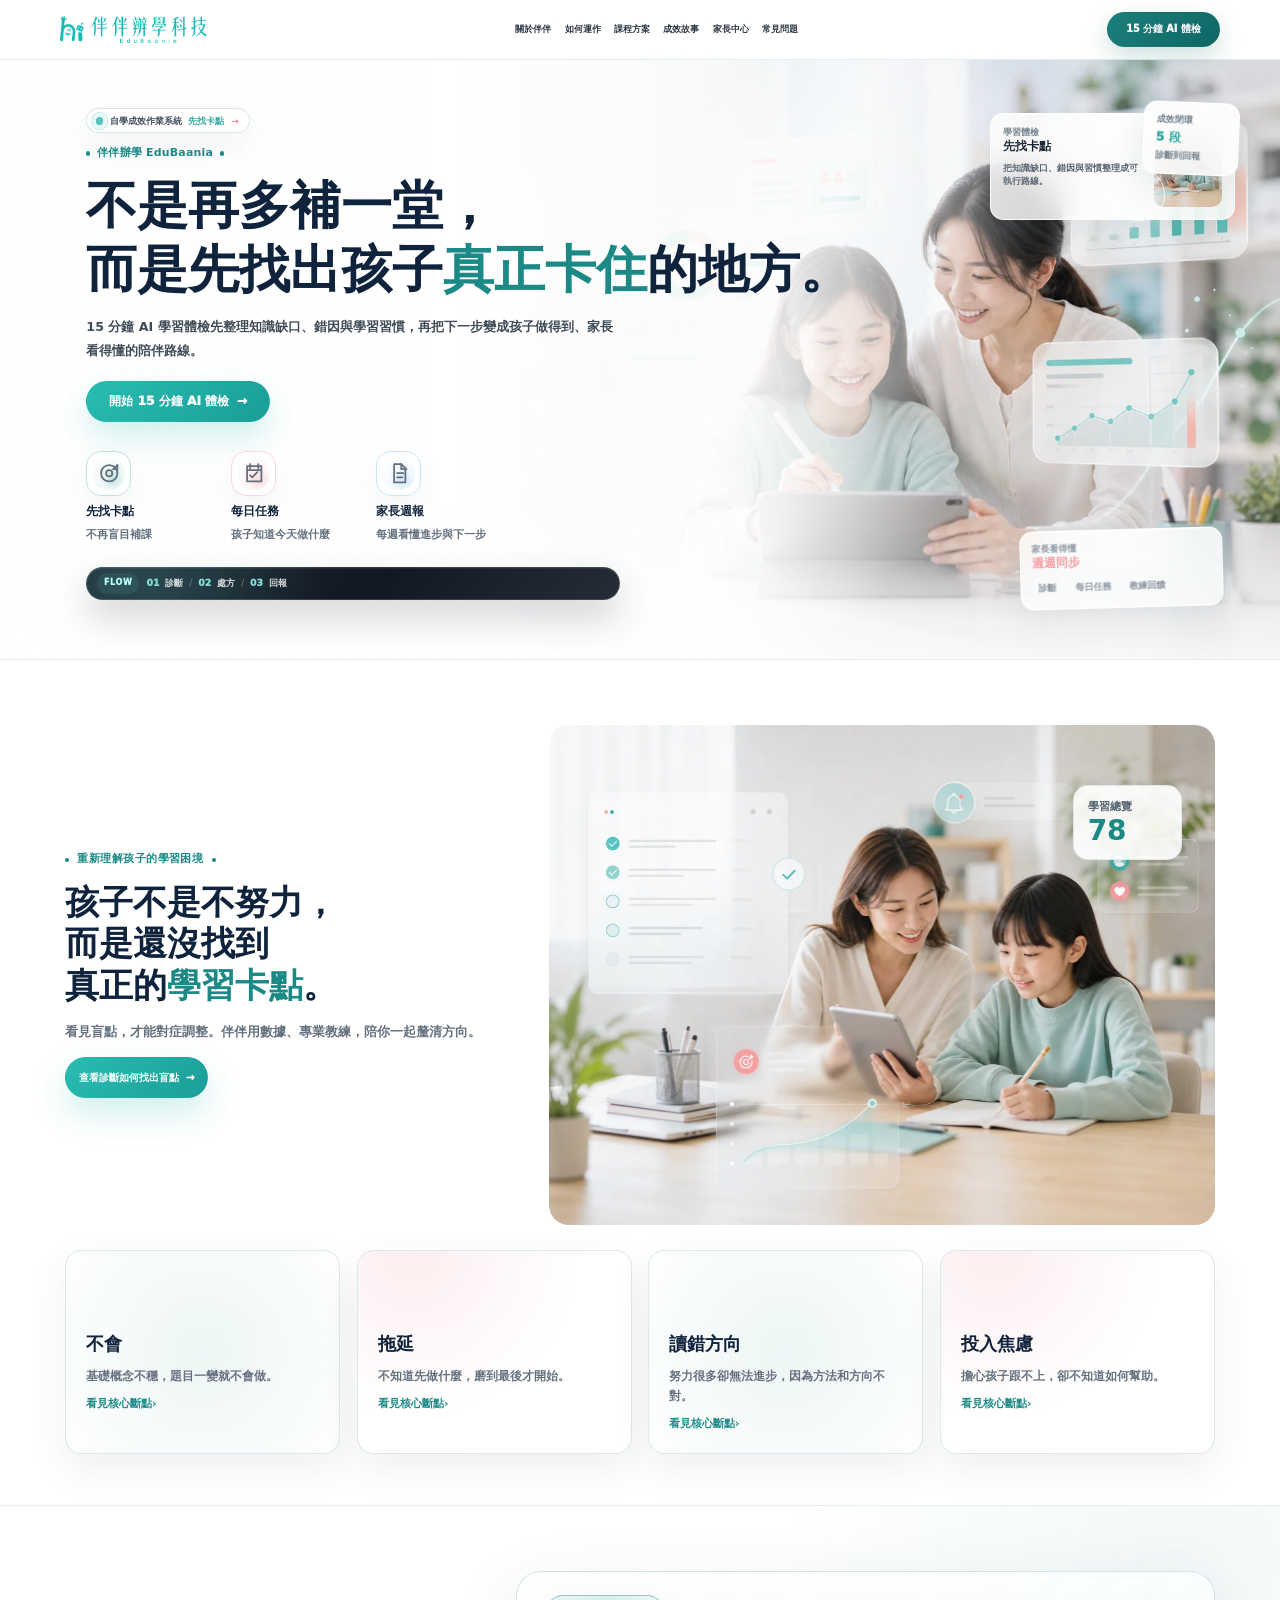
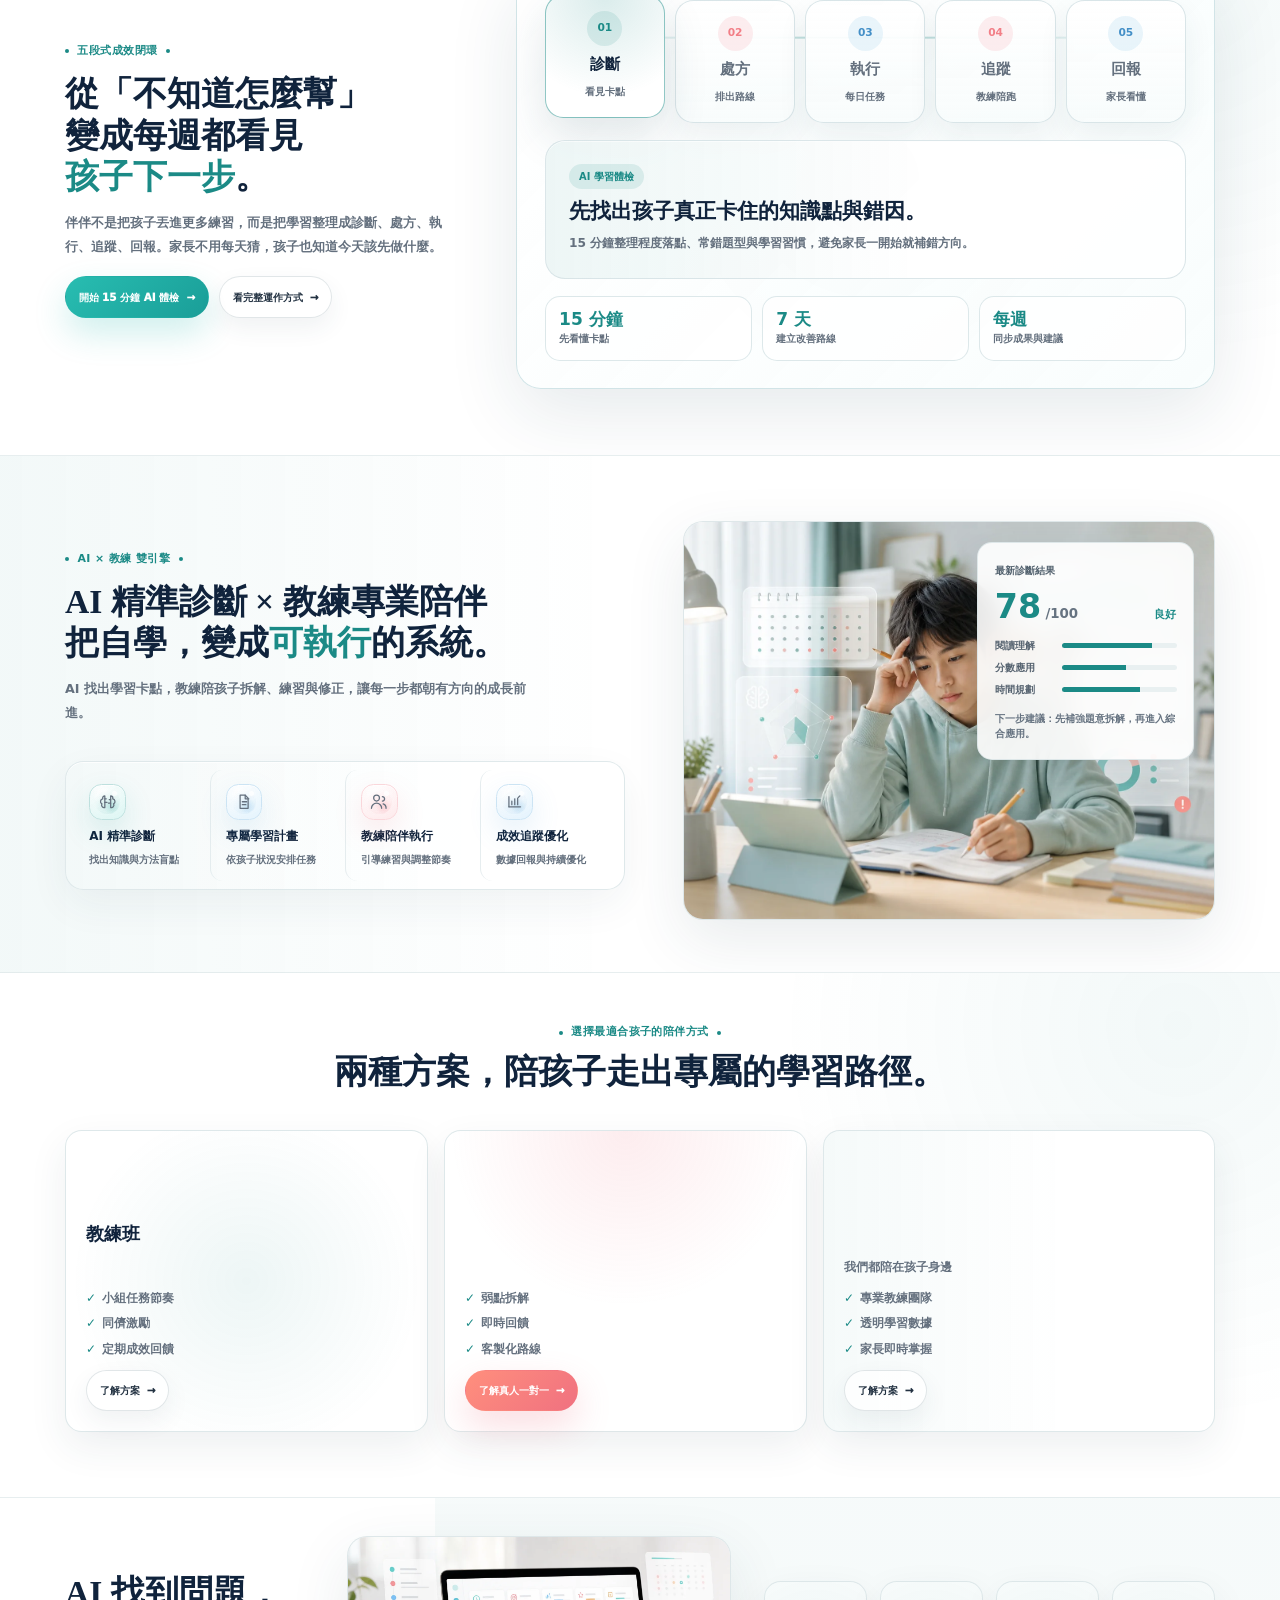
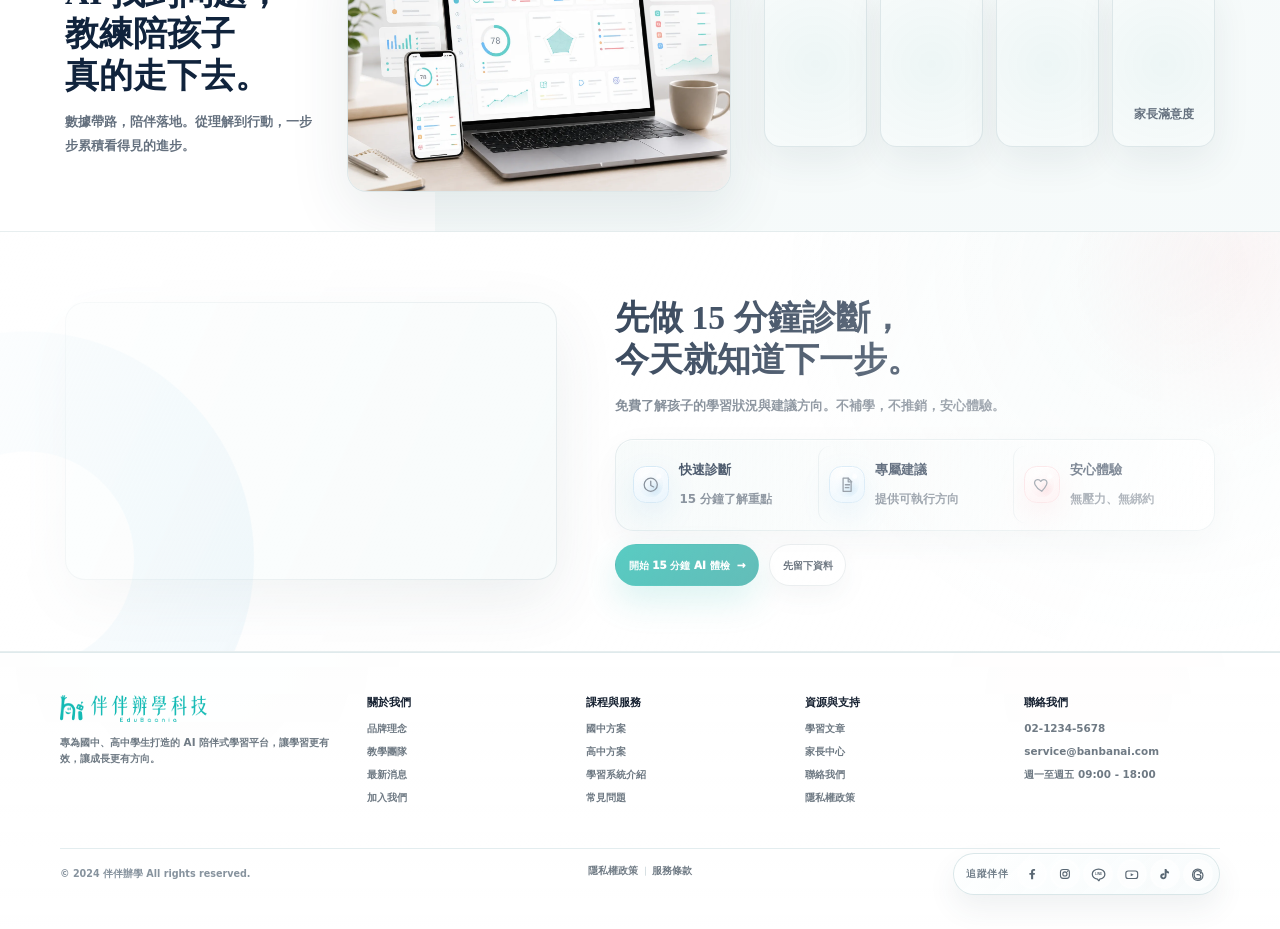
==== index.html @ ec108137 "Fix relative asset links on about page" ====
<!DOCTYPE html>
<html lang="zh-Hant">
<head>
  <meta charset="UTF-8" />
  <meta name="viewport" content="width=device-width, initial-scale=1.0" />
  <title>伴伴辦學 EduBaania｜15 分鐘 AI 學習體檢，先看懂孩子真正卡住的地方</title>
  <meta name="description" content="伴伴辦學是 K-12 自學成效作業系統，透過 AI 學習體檢、每日任務、教練陪跑與家長週報，讓孩子有效自學，讓家長看見進步。" />
  <link rel="canonical" href="https://edubaania.com/" />
  <meta property="og:type" content="website" />
  <meta property="og:locale" content="zh_TW" />
  <meta property="og:site_name" content="伴伴辦學 EduBaania" />
  <meta property="og:title" content="伴伴辦學 EduBaania｜15 分鐘 AI 學習體檢，先看懂孩子真正卡住的地方" />
  <meta property="og:description" content="伴伴辦學是 K-12 自學成效作業系統，透過 AI 學習體檢、每日任務、教練陪跑與家長週報，讓孩子有效自學，讓家長看見進步。" />
  <meta property="og:url" content="https://edubaania.com/" />
  <meta property="og:image" content="https://edubaania.com/assets/optimized/home/hero-learning-os.webp" />
  <meta name="twitter:card" content="summary_large_image" />
  <meta name="twitter:title" content="伴伴辦學 EduBaania｜15 分鐘 AI 學習體檢，先看懂孩子真正卡住的地方" />
  <meta name="twitter:description" content="伴伴辦學是 K-12 自學成效作業系統，透過 AI 學習體檢、每日任務、教練陪跑與家長週報，讓孩子有效自學，讓家長看見進步。" />
  <meta name="twitter:image" content="https://edubaania.com/assets/optimized/home/hero-learning-os.webp" />
  <link rel="icon" type="image/png" href="assets/hero/logo.png" />
  <link rel="stylesheet" href="styles.css?v=20260622homecraft" />
  <script type="application/ld+json">[{"@context":"https://schema.org","@type":"Organization","name":"伴伴辦學 EduBaania","alternateName":"EduBaania","url":"https://edubaania.com/","logo":"https://edubaania.com/assets/hero/logo.png","sameAs":[]},{"@context":"https://schema.org","@type":"WebPage","name":"伴伴辦學 EduBaania｜15 分鐘 AI 學習體檢，先看懂孩子真正卡住的地方","description":"伴伴辦學是 K-12 自學成效作業系統，透過 AI 學習體檢、每日任務、教練陪跑與家長週報，讓孩子有效自學，讓家長看見進步。","url":"https://edubaania.com/","inLanguage":"zh-Hant","isPartOf":{"@type":"WebSite","name":"伴伴辦學 EduBaania","url":"https://edubaania.com/"}}]</script>
  <script src="static.js?v=20260622homecraft" defer></script>
</head>
<body>
  <a class="skip-link" href="#main-content">跳到主要內容</a>
  <div class="site-scale-viewport" data-desktop-scale>
    <div class="site">
            
        <header class="site-header">
          
        <a class="brand brand-home" href="./" aria-label="伴伴辦學首頁">
          <img class="brand-logo" src="assets/hero/logo.png" alt="伴伴辦學科技 EduBaania" decoding="async">
        </a>
          <nav class="site-nav" aria-label="主選單">
            <a href="about/">關於伴伴</a><a href="system/">如何運作</a><a href="programs/">課程方案</a><a href="progress/">成效故事</a><a href="parent/">家長中心</a><a href="faq/">常見問題</a>
          </nav>
          <div class="header-actions">
            <a class="btn small" href="diagnosis/">15 分鐘 AI 體檢</a>
          </div>
        </header>
            <main class="page-main page-home" style="--depth-near-y: 0.00px; --depth-mid-y: 0.00px; --depth-far-y: 0.00px; --depth-rotate: 0.00deg;">
              <div class="site-depth-field depth-home" aria-hidden="true">
        <span class="depth-node depth-node-a"></span>
        <span class="depth-node depth-node-b"></span>
        <span class="depth-node depth-node-c"></span>
        <span class="depth-orbit depth-orbit-a"></span>
        <span class="depth-orbit depth-orbit-b"></span>
      </div>
              
        <section class="hero motion-home is-depth-current" id="main-content">
          <div class="hero-content">
        <div class="hero-taste-badge">
        <span class="badge-ping" aria-hidden="true"></span>
        <span class="badge-label">自學成效作業系統</span>
        <strong>先找卡點</strong>
        <span class="badge-arrow" aria-hidden="true">→</span>
      </div>
        <div class="eyebrow">伴伴辦學 EduBaania</div>
        <h1><span class="hero-title-main">不是再多補一堂，</span><span class="hero-title-sub">而是先找出孩子<span class="teal">真正卡住</span>的地方。</span></h1>
        <p class="hero-copy">15 分鐘 AI 學習體檢先整理知識缺口、錯因與學習習慣，再把下一步變成孩子做得到、家長看得懂的陪伴路線。</p>
        <div class="hero-actions"><a class="btn" href="diagnosis/">開始 15 分鐘 AI 體檢<span class="btn-arrow" aria-hidden="true">→</span></a></div>
        <div class="hero-points">
                  <div class="hero-point">
                    <span class="icon" data-icon="target" aria-hidden="true"><svg viewBox="0 0 24 24"><circle cx="12" cy="12" r="8"></circle><circle cx="12" cy="12" r="3"></circle><path d="m16 8 4-4"></path><path d="M20 4v4h-4"></path></svg></span>
                    <strong>先找卡點</strong>
                    <span>不再盲目補課</span>
                  </div>
                  <div class="hero-point">
                    <span class="icon coral" data-icon="calendar" aria-hidden="true"><svg viewBox="0 0 24 24"><path d="M5 5h14v15H5z"></path><path d="M8 3v4M16 3v4M5 9h14"></path><path d="m8 14 2 2 5-5"></path></svg></span>
                    <strong>每日任務</strong>
                    <span>孩子知道今天做什麼</span>
                  </div>
                  <div class="hero-point">
                    <span class="icon sky" data-icon="doc" aria-hidden="true"><svg viewBox="0 0 24 24"><path d="M7 3h7l4 4v14H7z"></path><path d="M14 3v5h5"></path><path d="M10 12h6M10 16h5"></path></svg></span>
                    <strong>家長週報</strong>
                    <span>每週看懂進步與下一步</span>
                  </div>
          </div>
        <div class="hero-flow-command" aria-label="伴伴辦學五段式流程">
        <span class="hero-flow-kicker">FLOW</span>
        <div class="hero-flow-track">
          <span><b>01</b>診斷</span><i aria-hidden="true">/</i><span><b>02</b>處方</span><i aria-hidden="true">/</i><span><b>03</b>回報</span>
        </div>
      </div>
      </div>
          <div class="hero-visual">
        <div class="photo-card" data-premium-tilt=""><img src="assets/optimized/home/hero-learning-os.webp" alt="" loading="eager" decoding="async"></div>
        <div class="hero-preview-wall" aria-hidden="true">
        <article class="hero-preview-card preview-main">
          <div>
            <span>學習體檢</span>
            <strong>先找卡點</strong>
            <p>把知識缺口、錯因與習慣整理成可執行路線。</p>
          </div>
          <figure><img src="assets/optimized/home/product-dashboard.webp" alt="" loading="lazy" decoding="async"></figure>
        </article>
        <article class="hero-preview-card preview-metric">
          <span>成效閉環</span>
          <strong>5 段</strong>
          <em>診斷到回報</em>
        </article>
        <article class="hero-preview-card preview-proof">
          <span>家長看得懂</span>
          <strong>週週同步</strong>
          <div>
            <i>診斷</i>
            <i>每日任務</i>
            <i>教練回饋</i>
          </div>
        </article>
      </div>
      </div>
          <div class="micro-layer motion-home" aria-hidden="true"><span class="shine"></span><span class="pulse"></span></div>
        </section>
              
        <div class="ideal-home-flow">
          <section class="section ideal-home-section ideal-diagnosis-section is-visible" aria-label="重新理解孩子的學習困境" style="transition-delay: 0ms;">
        <div class="ideal-shell">
          <div class="ideal-diagnosis-row">
            <div class="ideal-copy">
              <span class="ideal-kicker">重新理解孩子的學習困境</span>
              <h2>孩子不是不努力，<br>而是還沒找到<br>真正的<span>學習卡點</span>。</h2>
              <p>看見盲點，才能對症調整。伴伴用數據、專業教練，陪你一起釐清方向。</p>
              <a class="btn" href="diagnosis/">查看診斷如何找出盲點<span class="btn-arrow" aria-hidden="true">→</span></a>
            </div>
            <div class="ideal-device-stage" data-premium-tilt="">
              <figure><img class="" src="assets/optimized/home/product-dashboard.webp" alt="筆電與手機顯示學習診斷總覽" loading="lazy" decoding="async"></figure>
              <div class="ideal-floating-check">學習總覽<br><strong>78</strong></div>
            </div>
          </div>
          <div class="ideal-pain-grid">
            <article class="ideal-pain-card " data-premium-tilt="">
                  <span class="icon" data-icon="brain" aria-hidden="true"><svg viewBox="0 0 24 24"><path d="M8 4a3 3 0 0 0-3 3 3 3 0 0 0 .2 1A3.7 3.7 0 0 0 4 14.9 3.5 3.5 0 0 0 8 20V4Z"></path><path d="M16 4a3 3 0 0 1 3 3 3 3 0 0 1-.2 1 3.7 3.7 0 0 1 1.2 6.9A3.5 3.5 0 0 1 16 20V4Z"></path><path d="M8 8h2M8 13h3M16 9h-2M16 14h-3"></path></svg></span>
                  <h3>不會</h3>
                  <p>基礎概念不穩，題目一變就不會做。</p>
                  <a href="diagnosis/">看見核心斷點<span aria-hidden="true">›</span></a>
                </article><article class="ideal-pain-card coral" data-premium-tilt="">
                  <span class="icon coral" data-icon="clock" aria-hidden="true"><svg viewBox="0 0 24 24"><circle cx="12" cy="12" r="9"></circle><path d="M12 7v6l4 2"></path></svg></span>
                  <h3>拖延</h3>
                  <p>不知道先做什麼，磨到最後才開始。</p>
                  <a href="diagnosis/">看見核心斷點<span aria-hidden="true">›</span></a>
                </article><article class="ideal-pain-card sky" data-premium-tilt="">
                  <span class="icon sky" data-icon="target" aria-hidden="true"><svg viewBox="0 0 24 24"><circle cx="12" cy="12" r="8"></circle><circle cx="12" cy="12" r="3"></circle><path d="m16 8 4-4"></path><path d="M20 4v4h-4"></path></svg></span>
                  <h3>讀錯方向</h3>
                  <p>努力很多卻無法進步，因為方法和方向不對。</p>
                  <a href="diagnosis/">看見核心斷點<span aria-hidden="true">›</span></a>
                </article><article class="ideal-pain-card coral" data-premium-tilt="">
                  <span class="icon coral" data-icon="heart" aria-hidden="true"><svg viewBox="0 0 24 24"><path d="M12 21s-7-4.4-9.2-9.1C1 8.2 3.1 5 6.5 5c2 0 3.4 1.2 4.1 2.5C11.4 6.2 12.8 5 14.8 5c3.4 0 5.5 3.2 3.7 6.9C16.3 16.6 12 21 12 21Z"></path></svg></span>
                  <h3>投入焦慮</h3>
                  <p>擔心孩子跟不上，卻不知道如何幫助。</p>
                  <a href="diagnosis/">看見核心斷點<span aria-hidden="true">›</span></a>
                </article>
          </div>
        </div>
      </section>
          <section class="section ideal-home-section ideal-outcome-section" aria-label="五段式成效閉環" style="transition-delay: 35ms;">
        <div class="ideal-shell ideal-outcome-shell" data-home-outcome-switcher="">
          <div class="ideal-outcome-copy">
            <span class="ideal-kicker">五段式成效閉環</span>
            <h2>從「不知道怎麼幫」<br>變成每週都看見<br><span>孩子下一步</span>。</h2>
            <p>伴伴不是把孩子丟進更多練習，而是把學習整理成診斷、處方、執行、追蹤、回報。家長不用每天猜，孩子也知道今天該先做什麼。</p>
            <div class="premium-actions">
              <a class="btn" href="diagnosis/">開始 15 分鐘 AI 體檢<span class="btn-arrow" aria-hidden="true">→</span></a>
              <a class="btn secondary" href="system/">看完整運作方式<span class="btn-arrow" aria-hidden="true">→</span></a>
            </div>
          </div>
          <div class="ideal-outcome-board" data-premium-tilt="">
            <div class="ideal-outcome-track" role="tablist" aria-label="伴伴辦學五段式成效閉環">
              <button class="ideal-outcome-node is-active" type="button" data-home-outcome-tab="0" role="tab" aria-selected="true">
                <em>01</em><strong>診斷</strong><span>看見卡點</span>
              </button>
              <button class="ideal-outcome-node" type="button" data-home-outcome-tab="1" role="tab" aria-selected="false">
                <em>02</em><strong>處方</strong><span>排出路線</span>
              </button>
              <button class="ideal-outcome-node" type="button" data-home-outcome-tab="2" role="tab" aria-selected="false">
                <em>03</em><strong>執行</strong><span>每日任務</span>
              </button>
              <button class="ideal-outcome-node" type="button" data-home-outcome-tab="3" role="tab" aria-selected="false">
                <em>04</em><strong>追蹤</strong><span>教練陪跑</span>
              </button>
              <button class="ideal-outcome-node" type="button" data-home-outcome-tab="4" role="tab" aria-selected="false">
                <em>05</em><strong>回報</strong><span>家長看懂</span>
              </button>
            </div>
            <div class="ideal-outcome-panels">
              <article class="ideal-outcome-panel is-active" data-home-outcome-panel="0" role="tabpanel">
                <span>AI 學習體檢</span>
                <h3>先找出孩子真正卡住的知識點與錯因。</h3>
                <p>15 分鐘整理程度落點、常錯題型與學習習慣，避免家長一開始就補錯方向。</p>
              </article>
              <article class="ideal-outcome-panel" data-home-outcome-panel="1" role="tabpanel" hidden="">
                <span>個人化處方</span>
                <h3>把弱點排成孩子做得到的改善順序。</h3>
                <p>不是一次塞滿所有練習，而是先處理最影響進步的卡點，建立 7 天可執行路線。</p>
              </article>
              <article class="ideal-outcome-panel" data-home-outcome-panel="2" role="tabpanel" hidden="">
                <span>每日任務</span>
                <h3>孩子每天知道先做什麼，開始變容易。</h3>
                <p>任務切小、時間清楚、難度剛好，讓孩子從完成感開始建立穩定學習節奏。</p>
              </article>
              <article class="ideal-outcome-panel" data-home-outcome-panel="3" role="tabpanel" hidden="">
                <span>教練陪跑</span>
                <h3>卡住時有人接住，而不是只被催促。</h3>
                <p>教練根據任務表現提醒、鼓勵與調整，讓孩子遇到困難時還能走得下去。</p>
              </article>
              <article class="ideal-outcome-panel" data-home-outcome-panel="4" role="tabpanel" hidden="">
                <span>家長週報</span>
                <h3>用一份報告看懂努力、弱點與下一步。</h3>
                <p>家長每週看到學習時間、任務完成、弱點改善與教練建議，少一點追問，多一點安心。</p>
              </article>
            </div>
            <div class="ideal-outcome-proof" aria-label="閉環帶來的家長可見證據">
              <article><strong>15 分鐘</strong><span>先看懂卡點</span></article>
              <article><strong>7 天</strong><span>建立改善路線</span></article>
              <article><strong>每週</strong><span>同步成果與建議</span></article>
            </div>
          </div>
        </div>
      </section>
          <section class="section ideal-home-section ideal-engine-section" aria-label="AI 與教練雙引擎" style="transition-delay: 70ms;">
        <div class="ideal-shell ideal-engine-shell">
          <div class="ideal-engine-copy">
            <span class="ideal-kicker">AI × 教練 雙引擎</span>
            <h2>AI 精準診斷 × 教練專業陪伴<br>把自學，變成<span>可執行</span>的系統。</h2>
            <p>AI 找出學習卡點，教練陪孩子拆解、練習與修正，讓每一步都朝有方向的成長前進。</p>
            <div class="ideal-step-strip">
              <article>
                    <span class="icon" data-icon="brain" aria-hidden="true"><svg viewBox="0 0 24 24"><path d="M8 4a3 3 0 0 0-3 3 3 3 0 0 0 .2 1A3.7 3.7 0 0 0 4 14.9 3.5 3.5 0 0 0 8 20V4Z"></path><path d="M16 4a3 3 0 0 1 3 3 3 3 0 0 1-.2 1 3.7 3.7 0 0 1 1.2 6.9A3.5 3.5 0 0 1 16 20V4Z"></path><path d="M8 8h2M8 13h3M16 9h-2M16 14h-3"></path></svg></span>
                    <strong>AI 精準診斷</strong>
                    <span>找出知識與方法盲點</span>
                  </article><article>
                    <span class="icon sky" data-icon="doc" aria-hidden="true"><svg viewBox="0 0 24 24"><path d="M7 3h7l4 4v14H7z"></path><path d="M14 3v5h5"></path><path d="M10 12h6M10 16h5"></path></svg></span>
                    <strong>專屬學習計畫</strong>
                    <span>依孩子狀況安排任務</span>
                  </article><article>
                    <span class="icon coral" data-icon="users" aria-hidden="true"><svg viewBox="0 0 24 24"><path d="M9 11a4 4 0 1 0 0-8 4 4 0 0 0 0 8Z"></path><path d="M2 21a7 7 0 0 1 14 0"></path><path d="M17 11a3 3 0 1 0 0-6"></path><path d="M18 15a6 6 0 0 1 4 6"></path></svg></span>
                    <strong>教練陪伴執行</strong>
                    <span>引導練習與調整節奏</span>
                  </article><article>
                    <span class="icon" data-icon="chart" aria-hidden="true"><svg viewBox="0 0 24 24"><path d="M4 19V5"></path><path d="M4 19h16"></path><path d="M8 16v-5"></path><path d="M12 16V8"></path><path d="M16 16v-9"></path><path d="m17 6 2-2"></path></svg></span>
                    <strong>成效追蹤優化</strong>
                    <span>數據回報與持續優化</span>
                  </article>
            </div>
          </div>
          <div class="ideal-engine-visual" data-premium-tilt="">
            <figure><img class="" src="assets/optimized/home/coach-companion.webp" alt="孩子在教練陪伴下完成學習任務" loading="lazy" decoding="async"></figure>
            <aside class="ideal-report-card" aria-label="最新診斷結果">
        <span>最新診斷結果</span>
        <div><strong>78</strong><em>/100</em><b>良好</b></div>
        <ul>
          <li>閱讀理解 <i style="--w: 78%"></i></li>
          <li>分數應用 <i style="--w: 56%"></i></li>
          <li>時間規劃 <i style="--w: 68%"></i></li>
        </ul>
        <p>下一步建議：先補強題意拆解，再進入綜合應用。</p>
      </aside>
          </div>
        </div>
      </section>
          <section class="section ideal-home-section ideal-programs-section" aria-label="兩種方案" style="transition-delay: 105ms;">
        <div class="ideal-shell">
          <div class="ideal-center-head">
            <span class="ideal-kicker">選擇最適合孩子的陪伴方式</span>
            <h2>兩種方案，陪孩子走出專屬的學習路徑。</h2>
          </div>
          <div class="ideal-plan-grid">
            <article class="ideal-plan-card " data-premium-tilt="">
                  <span class="icon" data-icon="users" aria-hidden="true"><svg viewBox="0 0 24 24"><path d="M9 11a4 4 0 1 0 0-8 4 4 0 0 0 0 8Z"></path><path d="M2 21a7 7 0 0 1 14 0"></path><path d="M17 11a3 3 0 1 0 0-6"></path><path d="M18 15a6 6 0 0 1 4 6"></path></svg></span>
                  <h3>教練班</h3>
                  <p>小班式成長陪伴</p>
                  <ul><li>小組任務節奏</li><li>同儕激勵</li><li>定期成效回饋</li></ul>
                  <a class="btn secondary" href="programs/">了解方案<span class="btn-arrow" aria-hidden="true">→</span></a>
                </article><article class="ideal-plan-card coral" data-premium-tilt="">
                  <span class="icon coral" data-icon="heart" aria-hidden="true"><svg viewBox="0 0 24 24"><path d="M12 21s-7-4.4-9.2-9.1C1 8.2 3.1 5 6.5 5c2 0 3.4 1.2 4.1 2.5C11.4 6.2 12.8 5 14.8 5c3.4 0 5.5 3.2 3.7 6.9C16.3 16.6 12 21 12 21Z"></path></svg></span>
                  <h3>真人一對一</h3>
                  <p>專屬教練細引導</p>
                  <ul><li>弱點拆解</li><li>即時回饋</li><li>客製化路線</li></ul>
                  <a class="btn coral" href="programs/">了解真人一對一<span class="btn-arrow" aria-hidden="true">→</span></a>
                </article><article class="ideal-plan-card plain" data-premium-tilt="">
                  <span class="icon" data-icon="shield" aria-hidden="true"><svg viewBox="0 0 24 24"><path d="M12 3 20 6v6c0 5-3.4 8.1-8 9-4.6-.9-8-4-8-9V6l8-3Z"></path><path d="m8.5 12 2.2 2.2 4.8-5"></path></svg></span>
                  <h3>無論哪種方案</h3>
                  <p>我們都陪在孩子身邊</p>
                  <ul><li>專業教練團隊</li><li>透明學習數據</li><li>家長即時掌握</li></ul>
                  <a class="btn secondary" href="programs/">了解方案<span class="btn-arrow" aria-hidden="true">→</span></a>
                </article>
          </div>
        </div>
      </section>
          <section class="section ideal-home-section ideal-proof-section" aria-label="學習成效" style="transition-delay: 140ms;">
        <div class="ideal-shell ideal-proof-shell">
          <div class="ideal-proof-copy">
            <h2>AI 找到問題，<br>教練陪孩子<br>真的走下去。</h2>
            <p>數據帶路，陪伴落地。從理解到行動，一步步累積看得見的進步。</p>
          </div>
          <figure class="ideal-proof-photo" data-premium-tilt=""><img class="" src="assets/optimized/home/pain-diagnosis.webp" alt="孩子使用筆電進行自學任務" loading="lazy" decoding="async"></figure>
          <div class="ideal-stat-grid">
            <article class="ideal-stat-card " data-premium-tilt="">
        <span class="icon" data-icon="clock" aria-hidden="true"><svg viewBox="0 0 24 24"><circle cx="12" cy="12" r="9"></circle><path d="M12 7v6l4 2"></path></svg></span>
        <strong>8.5</strong>
        <span>平均每週有效學習時數</span>
      </article>
            <article class="ideal-stat-card " data-premium-tilt="">
        <span class="icon" data-icon="target" aria-hidden="true"><svg viewBox="0 0 24 24"><circle cx="12" cy="12" r="8"></circle><circle cx="12" cy="12" r="3"></circle><path d="m16 8 4-4"></path><path d="M20 4v4h-4"></path></svg></span>
        <strong>82%</strong>
        <span>學生成效穩定提升</span>
      </article>
            <article class="ideal-stat-card sky" data-premium-tilt="">
        <span class="icon sky" data-icon="chart" aria-hidden="true"><svg viewBox="0 0 24 24"><path d="M4 19V5"></path><path d="M4 19h16"></path><path d="M8 16v-5"></path><path d="M12 16V8"></path><path d="M16 16v-9"></path><path d="m17 6 2-2"></path></svg></span>
        <strong>+24%</strong>
        <span>平均成績進步幅度</span>
      </article>
            <article class="ideal-stat-card coral" data-premium-tilt="">
        <span class="icon coral" data-icon="heart" aria-hidden="true"><svg viewBox="0 0 24 24"><path d="M12 21s-7-4.4-9.2-9.1C1 8.2 3.1 5 6.5 5c2 0 3.4 1.2 4.1 2.5C11.4 6.2 12.8 5 14.8 5c3.4 0 5.5 3.2 3.7 6.9C16.3 16.6 12 21 12 21Z"></path></svg></span>
        <strong>98%</strong>
        <span>家長滿意度</span>
      </article>
          </div>
        </div>
      </section>
          <section class="section ideal-home-section ideal-final-section home-screen-lead-form" aria-label="開始 15 分鐘 AI 學習體檢" style="transition-delay: 175ms;">
        <div class="ideal-shell ideal-final-shell">
          <figure class="ideal-final-photo" data-premium-tilt=""><img class="" src="assets/optimized/home/conversion-ai-test.webp" alt="家長陪孩子完成 15 分鐘學習診斷" loading="lazy" decoding="async"></figure>
          <div class="ideal-final-copy">
            <h2>先做 15 分鐘診斷，<br>今天就知道下一步。</h2>
            <p>免費了解孩子的學習狀況與建議方向。不補學，不推銷，安心體驗。</p>
            <div class="ideal-benefit-grid">
              <article><span class="icon" data-icon="clock" aria-hidden="true"><svg viewBox="0 0 24 24"><circle cx="12" cy="12" r="9"></circle><path d="M12 7v6l4 2"></path></svg></span><strong>快速診斷</strong><span>15 分鐘了解重點</span></article>
              <article><span class="icon sky" data-icon="doc" aria-hidden="true"><svg viewBox="0 0 24 24"><path d="M7 3h7l4 4v14H7z"></path><path d="M14 3v5h5"></path><path d="M10 12h6M10 16h5"></path></svg></span><strong>專屬建議</strong><span>提供可執行方向</span></article>
              <article><span class="icon coral" data-icon="heart" aria-hidden="true"><svg viewBox="0 0 24 24"><path d="M12 21s-7-4.4-9.2-9.1C1 8.2 3.1 5 6.5 5c2 0 3.4 1.2 4.1 2.5C11.4 6.2 12.8 5 14.8 5c3.4 0 5.5 3.2 3.7 6.9C16.3 16.6 12 21 12 21Z"></path></svg></span><strong>安心體驗</strong><span>無壓力、無綁約</span></article>
            </div>
            <div class="premium-actions">
              <a class="btn" href="diagnosis/">開始 15 分鐘 AI 體檢<span class="btn-arrow" aria-hidden="true">→</span></a>
              <button class="btn secondary" type="button" data-home-lead-toggle="" aria-expanded="false" aria-controls="home-lead-panel">先留下資料</button>
            </div>
          </div>
          <form class="home-conversion-form premium-lead-form ideal-lead-form" id="home-lead-panel" data-home-conversion-form="" data-home-lead-panel="" hidden="" novalidate="">
            <div class="home-conversion-form-body">
              <span>也可以先留下資料</span>
              <h3>讓學習顧問協助安排</h3>
              <label class="home-conversion-field">
                <span>家長姓名</span>
                <input type="text" name="parentName" autocomplete="name" placeholder="例如：林小姐">
                <small data-home-error="parentName"></small>
              </label>
              <label class="home-conversion-field">
                <span>聯絡方式</span>
                <input type="text" name="contact" autocomplete="tel" placeholder="手機或 Email">
                <small data-home-error="contact"></small>
              </label>
              <label class="home-conversion-field">
                <span>孩子年級</span>
                <select name="grade">
                  <option value="">請選擇年級</option>
                  <option>國一</option>
                  <option>國二</option>
                  <option>國三</option>
                  <option>高一</option>
                  <option>高二</option>
                  <option>高三</option>
                </select>
                <small data-home-error="grade"></small>
              </label>
              <label class="home-conversion-field">
                <span>最擔心的學習問題</span>
                <textarea name="concern" rows="3" placeholder="例如：數學應用題一直卡住、每天很難開始讀書"></textarea>
                <small data-home-error="concern"></small>
              </label>
              <button class="btn coral" type="submit">送出並預約協助</button>
              <p class="home-form-note">v1 先提供前端互動與資料確認，正式串接表單服務後才會送入系統。</p>
            </div>
            <div class="home-conversion-success" data-home-form-success="" hidden="">
              <span class="icon coral" data-icon="heart" aria-hidden="true"><svg viewBox="0 0 24 24"><path d="M12 21s-7-4.4-9.2-9.1C1 8.2 3.1 5 6.5 5c2 0 3.4 1.2 4.1 2.5C11.4 6.2 12.8 5 14.8 5c3.4 0 5.5 3.2 3.7 6.9C16.3 16.6 12 21 12 21Z"></path></svg></span>
              <strong>資料已在此頁完成確認</strong>
              <p>目前尚未串接後端表單服務。你可以先開始 AI 學習體檢，或回到表單重新編輯。</p>
              <div>
                <a class="btn" href="diagnosis/">開始 AI 學習體檢</a>
                <button class="btn secondary" type="button" data-home-form-edit="">重新編輯資料</button>
              </div>
            </div>
          </form>
        </div>
      </section>
        </div>
      
            </main>
            <footer class="footer footer-home" style="transition-delay: 175ms;">
        <div class="footer-shell">
          <div class="footer-brand">
        <a class="brand brand-home" href="./" aria-label="伴伴辦學首頁">
          <img class="brand-logo" src="assets/hero/logo.png" alt="伴伴辦學科技 EduBaania" decoding="async">
        </a><p>專為國中、高中學生打造的 AI 陪伴式學習平台，讓學習更有效，讓成長更有方向。</p></div>
          <div class="footer-group"><h3>關於我們</h3><a href="./">品牌理念</a><a href="./">教學團隊</a><a href="./">最新消息</a><a href="./">加入我們</a></div><div class="footer-group"><h3>課程與服務</h3><a href="./">國中方案</a><a href="./">高中方案</a><a href="./">學習系統介紹</a><a href="./">常見問題</a></div><div class="footer-group"><h3>資源與支持</h3><a href="./">學習文章</a><a href="./">家長中心</a><a href="./">聯絡我們</a><a href="./">隱私權政策</a></div><div class="footer-group"><h3>聯絡我們</h3><a href="./">02-1234-5678</a><a href="./">service@banbanai.com</a><a href="./">週一至週五 09:00 - 18:00</a></div>
          <div class="footer-bottom">
            <span>© 2024 伴伴辦學 All rights reserved.</span>
            <nav class="footer-legal" aria-label="頁尾法律連結">
              <a href="./">隱私權政策</a>
              <a href="./">服務條款</a>
            </nav>
            <div class="footer-social" aria-label="社群連結">
              <span class="footer-social-label">追蹤伴伴</span>
              <div class="footer-social-links">
                <a class="footer-social-link social-facebook" href="./" aria-label="Facebook"><svg viewBox="0 0 32 32" aria-hidden="true" focusable="false"><path fill="currentColor" d="M18.5 27v-9.3h3.1l.5-3.7h-3.6v-2.4c0-1.1.3-1.9 1.9-1.9h2V6.4c-.9-.1-1.9-.2-3-.2-3 0-5.1 1.9-5.1 5.3V14h-3.4v3.7h3.4V27h4.2Z"></path></svg></a><a class="footer-social-link social-instagram" href="./" aria-label="Instagram"><svg viewBox="0 0 32 32" aria-hidden="true" focusable="false"><rect x="7" y="7" width="18" height="18" rx="5.2" fill="none" stroke="currentColor" stroke-width="2.2"></rect><circle cx="16" cy="16" r="4.2" fill="none" stroke="currentColor" stroke-width="2.2"></circle><circle cx="21.4" cy="10.8" r="1.45" fill="currentColor"></circle></svg></a><a class="footer-social-link social-line" href="./" aria-label="LINE"><svg viewBox="0 0 32 32" aria-hidden="true" focusable="false"><path fill="none" stroke="currentColor" stroke-width="2.1" stroke-linejoin="round" d="M16 6.7c-5.8 0-10.5 3.8-10.5 8.5 0 4.2 3.7 7.7 8.8 8.4l1.4 2.3c.3.5 1 .5 1.2-.1l.9-2.1c4.9-.7 8.7-4.2 8.7-8.5 0-4.7-4.7-8.5-10.5-8.5Z"></path><text x="16" y="17.5" text-anchor="middle" font-size="5.4" font-weight="900" fill="currentColor" font-family="Arial, sans-serif">LINE</text></svg></a><a class="footer-social-link social-youtube" href="./" aria-label="YouTube"><svg viewBox="0 0 32 32" aria-hidden="true" focusable="false"><rect x="5.2" y="9.2" width="21.6" height="13.6" rx="4.2" fill="none" stroke="currentColor" stroke-width="2.1"></rect><path fill="currentColor" d="M14.1 13.1v5.8l5.4-2.9-5.4-2.9Z"></path></svg></a><a class="footer-social-link social-tiktok" href="./" aria-label="TikTok"><svg viewBox="0 0 32 32" aria-hidden="true" focusable="false"><path fill="currentColor" d="M19.1 6.1c.4 3 2.2 4.9 5.2 5.3v3.7c-1.9-.1-3.5-.6-5-1.6v6.3c0 4.3-2.7 7-6.7 7-3.5 0-6.1-2.5-6.1-5.9 0-3.6 2.9-6 6.8-6 .5 0 1 .1 1.4.2v3.7c-.5-.2-.9-.2-1.4-.2-1.6 0-2.7.9-2.7 2.2s1 2.2 2.4 2.2c1.6 0 2.5-1 2.5-2.9v-14h3.6Z"></path></svg></a><a class="footer-social-link social-threads" href="./" aria-label="Threads"><svg viewBox="0 0 32 32" aria-hidden="true" focusable="false"><path fill="none" stroke="currentColor" stroke-linecap="round" stroke-linejoin="round" stroke-width="2.25" d="M21.6 13.4c-.5-3.2-2.5-5-5.8-5-4 0-6.4 2.9-6.4 7.6 0 4.9 2.5 7.7 6.8 7.7 3.1 0 5.4-1.7 5.4-4.2 0-2.3-1.8-3.7-4.8-3.7h-2.1"></path><path fill="none" stroke="currentColor" stroke-linecap="round" stroke-width="2.25" d="M22.7 10.9c1.8 1.4 2.8 3.5 2.8 6 0 5.5-4.1 9.5-9.6 9.5S6.5 22.2 6.5 16 10.4 5.6 16 5.6c2.6 0 4.9.9 6.4 2.6"></path></svg></a>
              </div>
            </div>
          </div>
        </div>
      </footer>
          </div>
  </div>
</body>
</html>
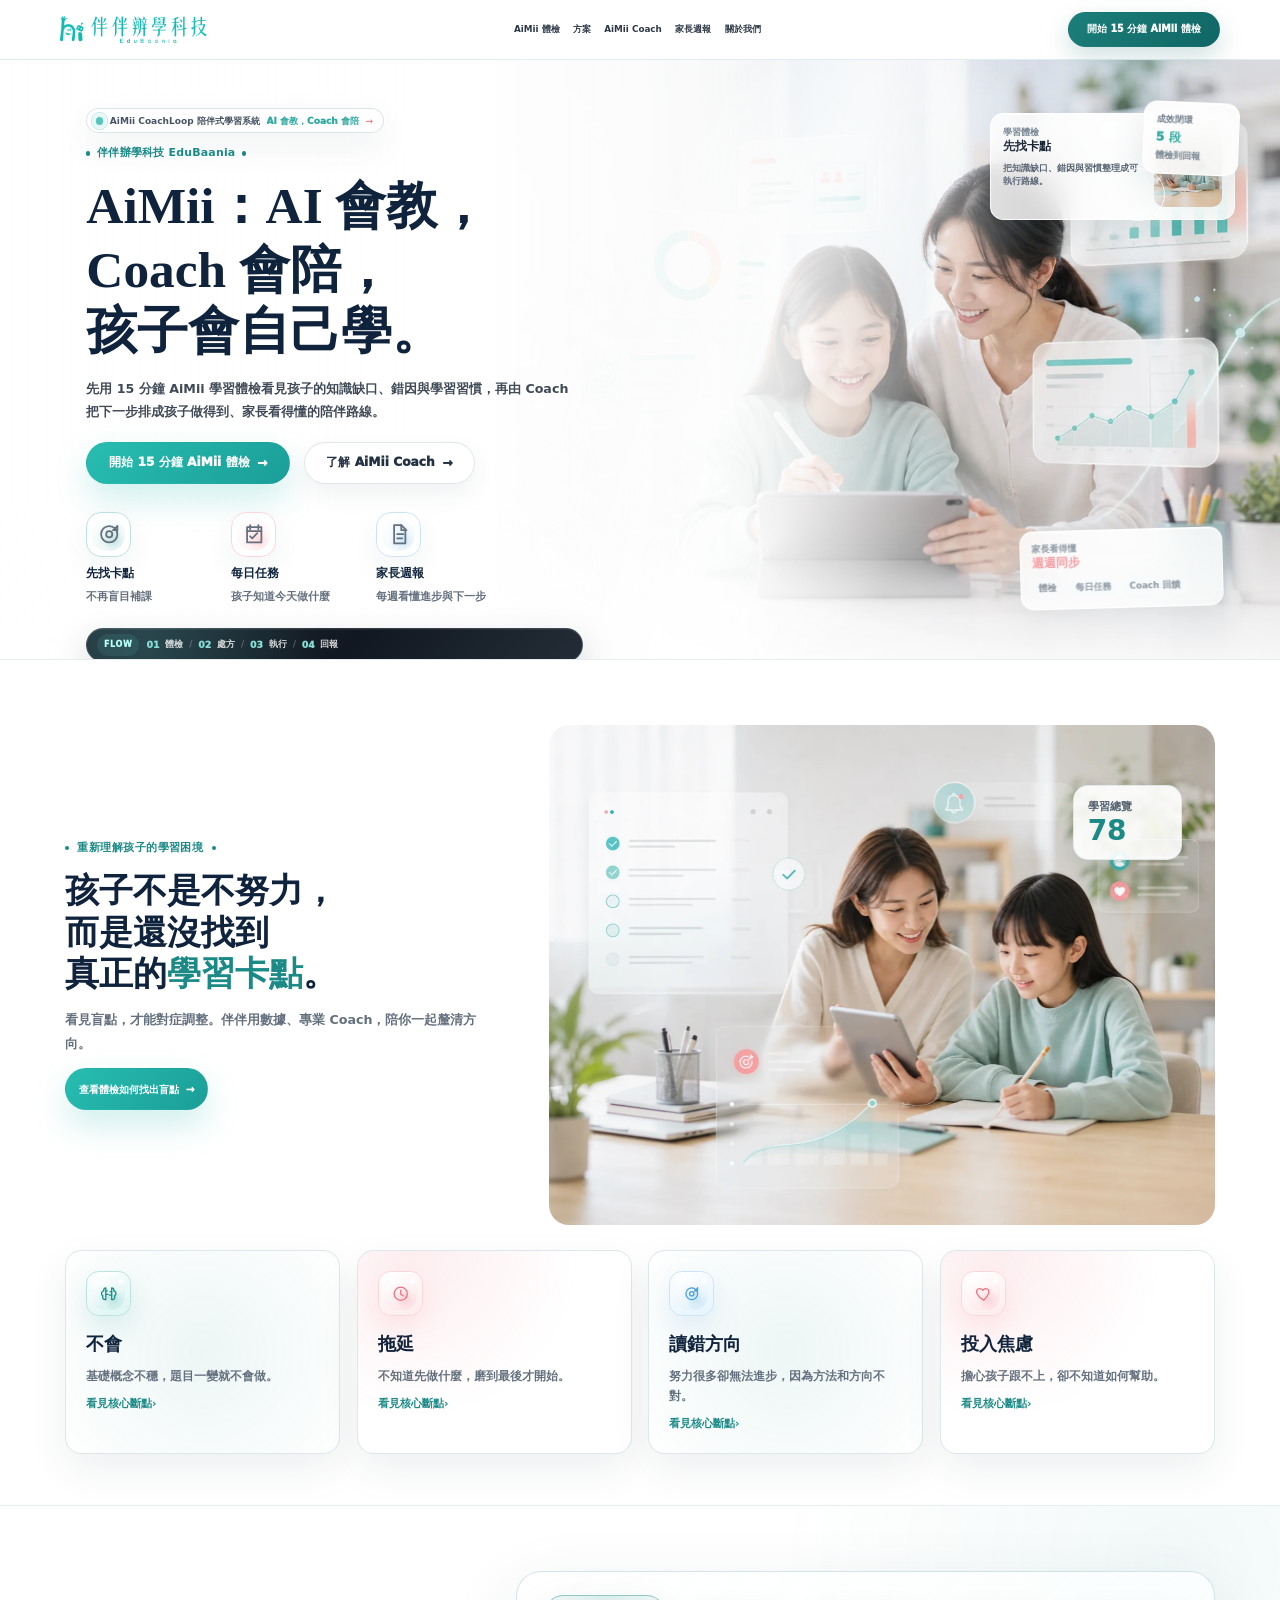
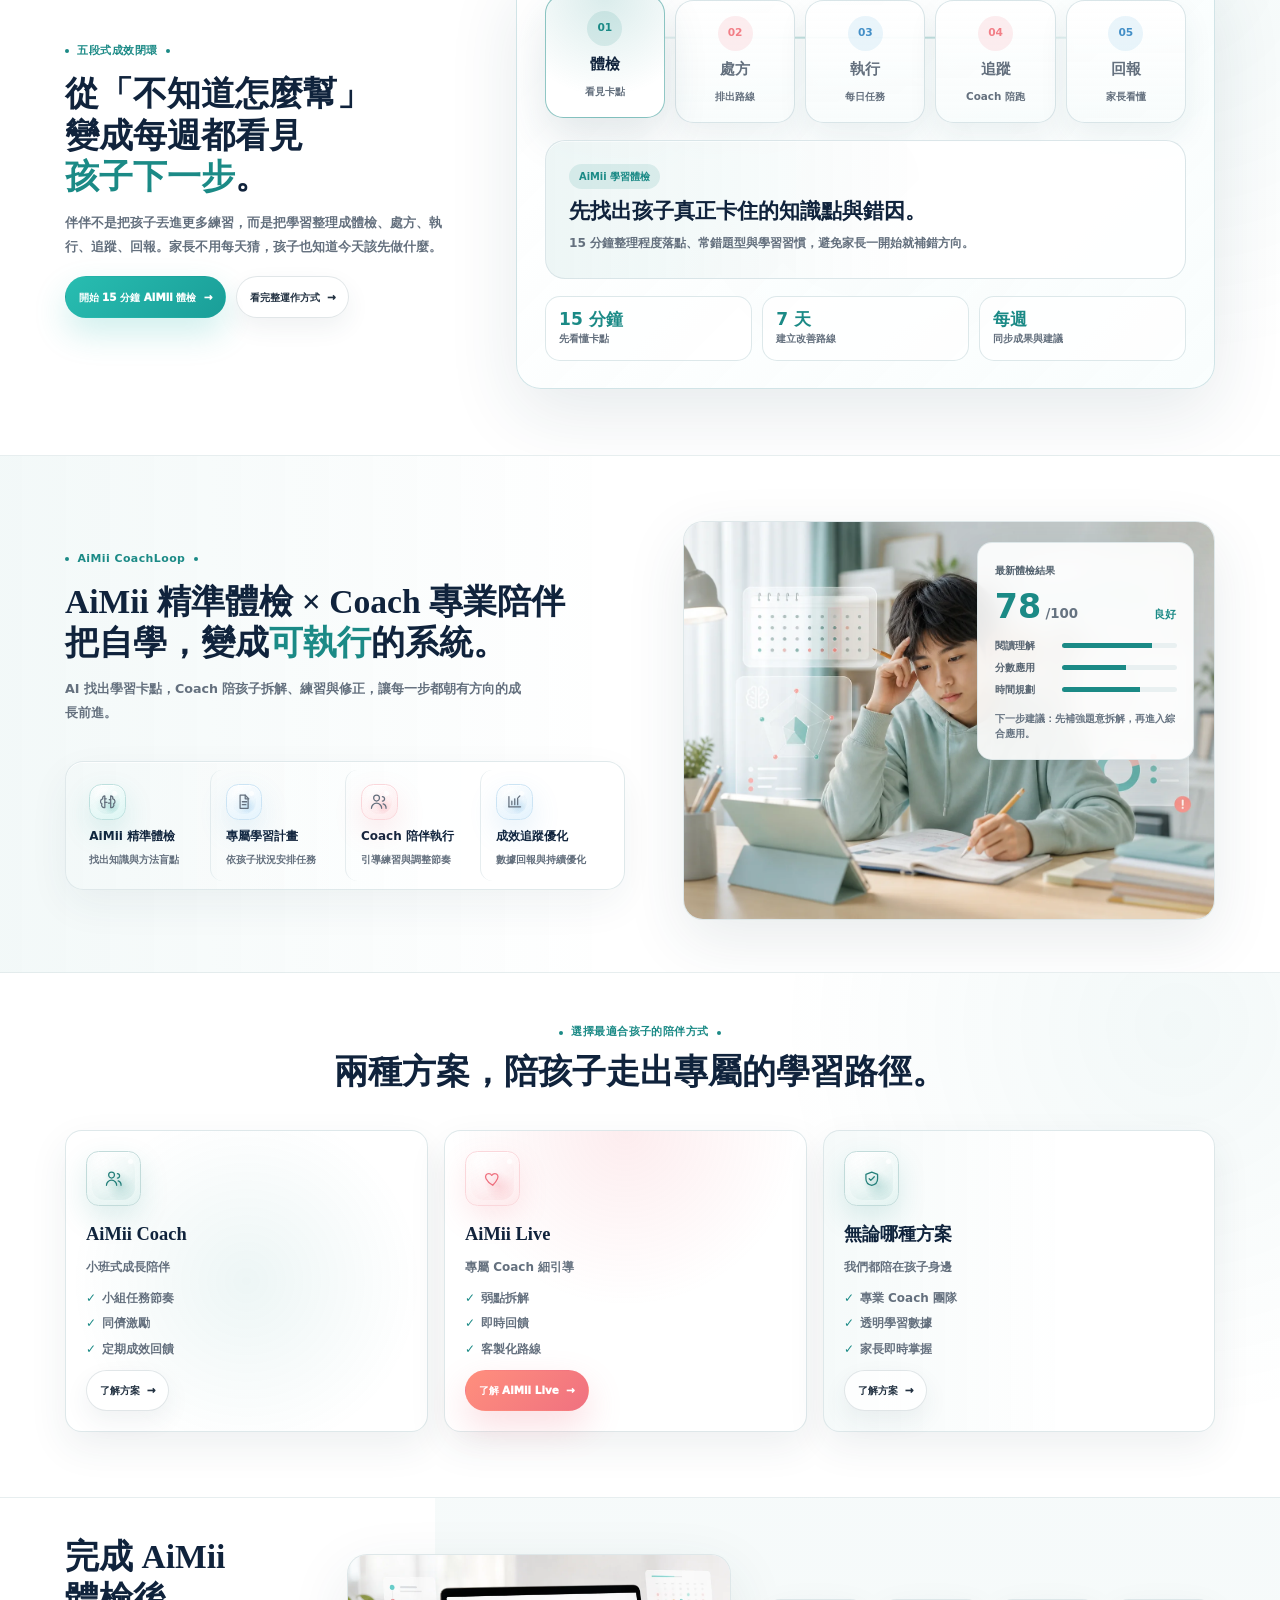
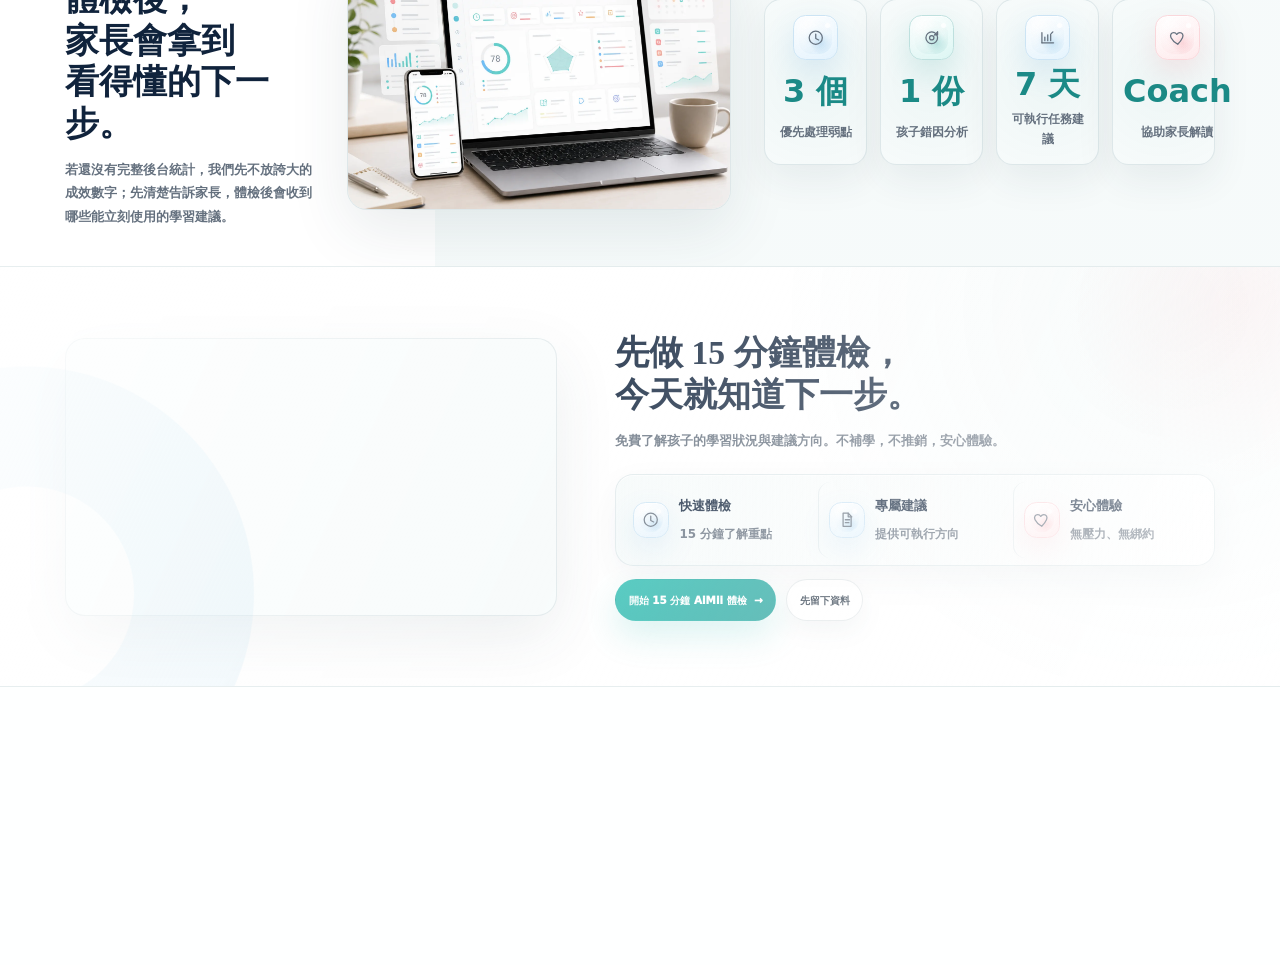
==== commit e1596a3a: "Update AiMii site content and about team" ====
--- a/index.html
+++ b/index.html
@@ -3,23 +3,23 @@
 <head>
   <meta charset="UTF-8" />
   <meta name="viewport" content="width=device-width, initial-scale=1.0" />
-  <title>伴伴辦學 EduBaania｜15 分鐘 AI 學習體檢，先看懂孩子真正卡住的地方</title>
-  <meta name="description" content="伴伴辦學是 K-12 自學成效作業系統，透過 AI 學習體檢、每日任務、教練陪跑與家長週報，讓孩子有效自學，讓家長看見進步。" />
+  <title>AiMii｜AI 會教，Coach 會陪，孩子會自己學</title>
+  <meta name="description" content="伴伴辦學科技 EduBaania 打造 AiMii CoachLoop，先用 15 分鐘 AiMii 學習體檢看懂孩子卡點，再由 Coach 陪孩子走下去。" />
   <link rel="canonical" href="https://edubaania.com/" />
   <meta property="og:type" content="website" />
   <meta property="og:locale" content="zh_TW" />
   <meta property="og:site_name" content="伴伴辦學 EduBaania" />
-  <meta property="og:title" content="伴伴辦學 EduBaania｜15 分鐘 AI 學習體檢，先看懂孩子真正卡住的地方" />
-  <meta property="og:description" content="伴伴辦學是 K-12 自學成效作業系統，透過 AI 學習體檢、每日任務、教練陪跑與家長週報，讓孩子有效自學，讓家長看見進步。" />
+  <meta property="og:title" content="AiMii｜AI 會教，Coach 會陪，孩子會自己學" />
+  <meta property="og:description" content="伴伴辦學科技 EduBaania 打造 AiMii CoachLoop，先用 15 分鐘 AiMii 學習體檢看懂孩子卡點，再由 Coach 陪孩子走下去。" />
   <meta property="og:url" content="https://edubaania.com/" />
   <meta property="og:image" content="https://edubaania.com/assets/optimized/home/hero-learning-os.webp" />
   <meta name="twitter:card" content="summary_large_image" />
-  <meta name="twitter:title" content="伴伴辦學 EduBaania｜15 分鐘 AI 學習體檢，先看懂孩子真正卡住的地方" />
-  <meta name="twitter:description" content="伴伴辦學是 K-12 自學成效作業系統，透過 AI 學習體檢、每日任務、教練陪跑與家長週報，讓孩子有效自學，讓家長看見進步。" />
+  <meta name="twitter:title" content="AiMii｜AI 會教，Coach 會陪，孩子會自己學" />
+  <meta name="twitter:description" content="伴伴辦學科技 EduBaania 打造 AiMii CoachLoop，先用 15 分鐘 AiMii 學習體檢看懂孩子卡點，再由 Coach 陪孩子走下去。" />
   <meta name="twitter:image" content="https://edubaania.com/assets/optimized/home/hero-learning-os.webp" />
   <link rel="icon" type="image/png" href="assets/hero/logo.png" />
   <link rel="stylesheet" href="styles.css?v=20260622homecraft" />
-  <script type="application/ld+json">[{"@context":"https://schema.org","@type":"Organization","name":"伴伴辦學 EduBaania","alternateName":"EduBaania","url":"https://edubaania.com/","logo":"https://edubaania.com/assets/hero/logo.png","sameAs":[]},{"@context":"https://schema.org","@type":"WebPage","name":"伴伴辦學 EduBaania｜15 分鐘 AI 學習體檢，先看懂孩子真正卡住的地方","description":"伴伴辦學是 K-12 自學成效作業系統，透過 AI 學習體檢、每日任務、教練陪跑與家長週報，讓孩子有效自學，讓家長看見進步。","url":"https://edubaania.com/","inLanguage":"zh-Hant","isPartOf":{"@type":"WebSite","name":"伴伴辦學 EduBaania","url":"https://edubaania.com/"}}]</script>
+  <script type="application/ld+json">[{"@context":"https://schema.org","@type":"Organization","name":"伴伴辦學科技 EduBaania","alternateName":"EduBaania","url":"https://edubaania.com/","logo":"https://edubaania.com/assets/hero/logo.png","sameAs":[]},{"@context":"https://schema.org","@type":"WebPage","name":"AiMii｜AI 會教，Coach 會陪，孩子會自己學","description":"伴伴辦學科技 EduBaania 打造 AiMii CoachLoop，先用 15 分鐘 AiMii 學習體檢看懂孩子卡點，再由 Coach 陪孩子走下去。","url":"https://edubaania.com/","inLanguage":"zh-Hant","isPartOf":{"@type":"WebSite","name":"伴伴辦學 EduBaania","url":"https://edubaania.com/"}}]</script>
   <script src="static.js?v=20260622homecraft" defer></script>
 </head>
 <body>
@@ -33,10 +33,10 @@
           <img class="brand-logo" src="assets/hero/logo.png" alt="伴伴辦學科技 EduBaania" decoding="async">
         </a>
           <nav class="site-nav" aria-label="主選單">
-            <a href="about/">關於伴伴</a><a href="system/">如何運作</a><a href="programs/">課程方案</a><a href="progress/">成效故事</a><a href="parent/">家長中心</a><a href="faq/">常見問題</a>
+            <a href="diagnosis/">AiMii 體檢</a><a href="programs/">方案</a><a href="coach/">AiMii Coach</a><a href="parent/">家長週報</a><a href="about/">關於我們</a>
           </nav>
           <div class="header-actions">
-            <a class="btn small" href="diagnosis/">15 分鐘 AI 體檢</a>
+            <a class="btn small" href="diagnosis/">開始 15 分鐘 AiMii 體檢</a>
           </div>
         </header>
             <main class="page-main page-home" style="--depth-near-y: 0.00px; --depth-mid-y: 0.00px; --depth-far-y: 0.00px; --depth-rotate: 0.00deg;">
@@ -52,14 +52,14 @@
           <div class="hero-content">
         <div class="hero-taste-badge">
         <span class="badge-ping" aria-hidden="true"></span>
-        <span class="badge-label">自學成效作業系統</span>
-        <strong>先找卡點</strong>
+        <span class="badge-label">AiMii CoachLoop 陪伴式學習系統</span>
+        <strong>AI 會教，Coach 會陪</strong>
         <span class="badge-arrow" aria-hidden="true">→</span>
       </div>
-        <div class="eyebrow">伴伴辦學 EduBaania</div>
-        <h1><span class="hero-title-main">不是再多補一堂，</span><span class="hero-title-sub">而是先找出孩子<span class="teal">真正卡住</span>的地方。</span></h1>
-        <p class="hero-copy">15 分鐘 AI 學習體檢先整理知識缺口、錯因與學習習慣，再把下一步變成孩子做得到、家長看得懂的陪伴路線。</p>
-        <div class="hero-actions"><a class="btn" href="diagnosis/">開始 15 分鐘 AI 體檢<span class="btn-arrow" aria-hidden="true">→</span></a></div>
+        <div class="eyebrow">伴伴辦學科技 EduBaania</div>
+        <h1><span class="hero-title-main">AiMii：AI 會教，</span><span class="hero-title-sub">Coach 會陪，孩子會自己學。</span></h1>
+        <p class="hero-copy">先用 15 分鐘 AiMii 學習體檢看見孩子的知識缺口、錯因與學習習慣，再由 Coach 把下一步排成孩子做得到、家長看得懂的陪伴路線。</p>
+        <div class="hero-actions"><a class="btn" href="diagnosis/">開始 15 分鐘 AiMii 體檢<span class="btn-arrow" aria-hidden="true">→</span></a><a class="btn secondary" href="coach/">了解 AiMii Coach<span class="btn-arrow" aria-hidden="true">→</span></a></div>
         <div class="hero-points">
                   <div class="hero-point">
                     <span class="icon" data-icon="target" aria-hidden="true"><svg viewBox="0 0 24 24"><circle cx="12" cy="12" r="8"></circle><circle cx="12" cy="12" r="3"></circle><path d="m16 8 4-4"></path><path d="M20 4v4h-4"></path></svg></span>
@@ -80,7 +80,7 @@
         <div class="hero-flow-command" aria-label="伴伴辦學五段式流程">
         <span class="hero-flow-kicker">FLOW</span>
         <div class="hero-flow-track">
-          <span><b>01</b>診斷</span><i aria-hidden="true">/</i><span><b>02</b>處方</span><i aria-hidden="true">/</i><span><b>03</b>回報</span>
+          <span><b>01</b>體檢</span><i aria-hidden="true">/</i><span><b>02</b>處方</span><i aria-hidden="true">/</i><span><b>03</b>執行</span><i aria-hidden="true">/</i><span><b>04</b>回報</span>
         </div>
       </div>
       </div>
@@ -98,15 +98,15 @@
         <article class="hero-preview-card preview-metric">
           <span>成效閉環</span>
           <strong>5 段</strong>
-          <em>診斷到回報</em>
+          <em>體檢到回報</em>
         </article>
         <article class="hero-preview-card preview-proof">
           <span>家長看得懂</span>
           <strong>週週同步</strong>
           <div>
-            <i>診斷</i>
+            <i>體檢</i>
             <i>每日任務</i>
-            <i>教練回饋</i>
+            <i>Coach 回饋</i>
           </div>
         </article>
       </div>
@@ -121,11 +121,11 @@
             <div class="ideal-copy">
               <span class="ideal-kicker">重新理解孩子的學習困境</span>
               <h2>孩子不是不努力，<br>而是還沒找到<br>真正的<span>學習卡點</span>。</h2>
-              <p>看見盲點，才能對症調整。伴伴用數據、專業教練，陪你一起釐清方向。</p>
-              <a class="btn" href="diagnosis/">查看診斷如何找出盲點<span class="btn-arrow" aria-hidden="true">→</span></a>
+              <p>看見盲點，才能對症調整。伴伴用數據、專業 Coach，陪你一起釐清方向。</p>
+              <a class="btn" href="diagnosis/">查看體檢如何找出盲點<span class="btn-arrow" aria-hidden="true">→</span></a>
             </div>
             <div class="ideal-device-stage" data-premium-tilt="">
-              <figure><img class="" src="assets/optimized/home/product-dashboard.webp" alt="筆電與手機顯示學習診斷總覽" loading="lazy" decoding="async"></figure>
+              <figure><img class="" src="assets/optimized/home/product-dashboard.webp" alt="筆電與手機顯示學習體檢總覽" loading="lazy" decoding="async"></figure>
               <div class="ideal-floating-check">學習總覽<br><strong>78</strong></div>
             </div>
           </div>
@@ -159,16 +159,16 @@
           <div class="ideal-outcome-copy">
             <span class="ideal-kicker">五段式成效閉環</span>
             <h2>從「不知道怎麼幫」<br>變成每週都看見<br><span>孩子下一步</span>。</h2>
-            <p>伴伴不是把孩子丟進更多練習，而是把學習整理成診斷、處方、執行、追蹤、回報。家長不用每天猜，孩子也知道今天該先做什麼。</p>
+            <p>伴伴不是把孩子丟進更多練習，而是把學習整理成體檢、處方、執行、追蹤、回報。家長不用每天猜，孩子也知道今天該先做什麼。</p>
             <div class="premium-actions">
-              <a class="btn" href="diagnosis/">開始 15 分鐘 AI 體檢<span class="btn-arrow" aria-hidden="true">→</span></a>
+              <a class="btn" href="diagnosis/">開始 15 分鐘 AiMii 體檢<span class="btn-arrow" aria-hidden="true">→</span></a>
               <a class="btn secondary" href="system/">看完整運作方式<span class="btn-arrow" aria-hidden="true">→</span></a>
             </div>
           </div>
           <div class="ideal-outcome-board" data-premium-tilt="">
             <div class="ideal-outcome-track" role="tablist" aria-label="伴伴辦學五段式成效閉環">
               <button class="ideal-outcome-node is-active" type="button" data-home-outcome-tab="0" role="tab" aria-selected="true">
-                <em>01</em><strong>診斷</strong><span>看見卡點</span>
+                <em>01</em><strong>體檢</strong><span>看見卡點</span>
               </button>
               <button class="ideal-outcome-node" type="button" data-home-outcome-tab="1" role="tab" aria-selected="false">
                 <em>02</em><strong>處方</strong><span>排出路線</span>
@@ -177,7 +177,7 @@
                 <em>03</em><strong>執行</strong><span>每日任務</span>
               </button>
               <button class="ideal-outcome-node" type="button" data-home-outcome-tab="3" role="tab" aria-selected="false">
-                <em>04</em><strong>追蹤</strong><span>教練陪跑</span>
+                <em>04</em><strong>追蹤</strong><span>Coach 陪跑</span>
               </button>
               <button class="ideal-outcome-node" type="button" data-home-outcome-tab="4" role="tab" aria-selected="false">
                 <em>05</em><strong>回報</strong><span>家長看懂</span>
@@ -185,7 +185,7 @@
             </div>
             <div class="ideal-outcome-panels">
               <article class="ideal-outcome-panel is-active" data-home-outcome-panel="0" role="tabpanel">
-                <span>AI 學習體檢</span>
+                <span>AiMii 學習體檢</span>
                 <h3>先找出孩子真正卡住的知識點與錯因。</h3>
                 <p>15 分鐘整理程度落點、常錯題型與學習習慣，避免家長一開始就補錯方向。</p>
               </article>
@@ -200,14 +200,14 @@
                 <p>任務切小、時間清楚、難度剛好，讓孩子從完成感開始建立穩定學習節奏。</p>
               </article>
               <article class="ideal-outcome-panel" data-home-outcome-panel="3" role="tabpanel" hidden="">
-                <span>教練陪跑</span>
+                <span>Coach 陪跑</span>
                 <h3>卡住時有人接住，而不是只被催促。</h3>
-                <p>教練根據任務表現提醒、鼓勵與調整，讓孩子遇到困難時還能走得下去。</p>
+                <p>Coach 根據任務表現提醒、鼓勵與調整，讓孩子遇到困難時還能走得下去。</p>
               </article>
               <article class="ideal-outcome-panel" data-home-outcome-panel="4" role="tabpanel" hidden="">
                 <span>家長週報</span>
                 <h3>用一份報告看懂努力、弱點與下一步。</h3>
-                <p>家長每週看到學習時間、任務完成、弱點改善與教練建議，少一點追問，多一點安心。</p>
+                <p>家長每週看到學習時間、任務完成、弱點改善與 Coach 建議，少一點追問，多一點安心。</p>
               </article>
             </div>
             <div class="ideal-outcome-proof" aria-label="閉環帶來的家長可見證據">
@@ -218,16 +218,16 @@
           </div>
         </div>
       </section>
-          <section class="section ideal-home-section ideal-engine-section" aria-label="AI 與教練雙引擎" style="transition-delay: 70ms;">
+          <section class="section ideal-home-section ideal-engine-section" aria-label="AiMii CoachLoop" style="transition-delay: 70ms;">
         <div class="ideal-shell ideal-engine-shell">
           <div class="ideal-engine-copy">
-            <span class="ideal-kicker">AI × 教練 雙引擎</span>
-            <h2>AI 精準診斷 × 教練專業陪伴<br>把自學，變成<span>可執行</span>的系統。</h2>
-            <p>AI 找出學習卡點，教練陪孩子拆解、練習與修正，讓每一步都朝有方向的成長前進。</p>
+            <span class="ideal-kicker">AiMii CoachLoop</span>
+            <h2>AiMii 精準體檢 × Coach 專業陪伴<br>把自學，變成<span>可執行</span>的系統。</h2>
+            <p>AI 找出學習卡點，Coach 陪孩子拆解、練習與修正，讓每一步都朝有方向的成長前進。</p>
             <div class="ideal-step-strip">
               <article>
                     <span class="icon" data-icon="brain" aria-hidden="true"><svg viewBox="0 0 24 24"><path d="M8 4a3 3 0 0 0-3 3 3 3 0 0 0 .2 1A3.7 3.7 0 0 0 4 14.9 3.5 3.5 0 0 0 8 20V4Z"></path><path d="M16 4a3 3 0 0 1 3 3 3 3 0 0 1-.2 1 3.7 3.7 0 0 1 1.2 6.9A3.5 3.5 0 0 1 16 20V4Z"></path><path d="M8 8h2M8 13h3M16 9h-2M16 14h-3"></path></svg></span>
-                    <strong>AI 精準診斷</strong>
+                    <strong>AiMii 精準體檢</strong>
                     <span>找出知識與方法盲點</span>
                   </article><article>
                     <span class="icon sky" data-icon="doc" aria-hidden="true"><svg viewBox="0 0 24 24"><path d="M7 3h7l4 4v14H7z"></path><path d="M14 3v5h5"></path><path d="M10 12h6M10 16h5"></path></svg></span>
@@ -235,7 +235,7 @@
                     <span>依孩子狀況安排任務</span>
                   </article><article>
                     <span class="icon coral" data-icon="users" aria-hidden="true"><svg viewBox="0 0 24 24"><path d="M9 11a4 4 0 1 0 0-8 4 4 0 0 0 0 8Z"></path><path d="M2 21a7 7 0 0 1 14 0"></path><path d="M17 11a3 3 0 1 0 0-6"></path><path d="M18 15a6 6 0 0 1 4 6"></path></svg></span>
-                    <strong>教練陪伴執行</strong>
+                    <strong>Coach 陪伴執行</strong>
                     <span>引導練習與調整節奏</span>
                   </article><article>
                     <span class="icon" data-icon="chart" aria-hidden="true"><svg viewBox="0 0 24 24"><path d="M4 19V5"></path><path d="M4 19h16"></path><path d="M8 16v-5"></path><path d="M12 16V8"></path><path d="M16 16v-9"></path><path d="m17 6 2-2"></path></svg></span>
@@ -245,9 +245,9 @@
             </div>
           </div>
           <div class="ideal-engine-visual" data-premium-tilt="">
-            <figure><img class="" src="assets/optimized/home/coach-companion.webp" alt="孩子在教練陪伴下完成學習任務" loading="lazy" decoding="async"></figure>
-            <aside class="ideal-report-card" aria-label="最新診斷結果">
-        <span>最新診斷結果</span>
+            <figure><img class="" src="assets/optimized/home/coach-companion.webp" alt="孩子在 Coach 陪伴下完成學習任務" loading="lazy" decoding="async"></figure>
+            <aside class="ideal-report-card" aria-label="最新體檢結果">
+        <span>最新體檢結果</span>
         <div><strong>78</strong><em>/100</em><b>良好</b></div>
         <ul>
           <li>閱讀理解 <i style="--w: 78%"></i></li>
@@ -268,21 +268,21 @@
           <div class="ideal-plan-grid">
             <article class="ideal-plan-card " data-premium-tilt="">
                   <span class="icon" data-icon="users" aria-hidden="true"><svg viewBox="0 0 24 24"><path d="M9 11a4 4 0 1 0 0-8 4 4 0 0 0 0 8Z"></path><path d="M2 21a7 7 0 0 1 14 0"></path><path d="M17 11a3 3 0 1 0 0-6"></path><path d="M18 15a6 6 0 0 1 4 6"></path></svg></span>
-                  <h3>教練班</h3>
+                  <h3>AiMii Coach</h3>
                   <p>小班式成長陪伴</p>
                   <ul><li>小組任務節奏</li><li>同儕激勵</li><li>定期成效回饋</li></ul>
                   <a class="btn secondary" href="programs/">了解方案<span class="btn-arrow" aria-hidden="true">→</span></a>
                 </article><article class="ideal-plan-card coral" data-premium-tilt="">
                   <span class="icon coral" data-icon="heart" aria-hidden="true"><svg viewBox="0 0 24 24"><path d="M12 21s-7-4.4-9.2-9.1C1 8.2 3.1 5 6.5 5c2 0 3.4 1.2 4.1 2.5C11.4 6.2 12.8 5 14.8 5c3.4 0 5.5 3.2 3.7 6.9C16.3 16.6 12 21 12 21Z"></path></svg></span>
-                  <h3>真人一對一</h3>
-                  <p>專屬教練細引導</p>
+                  <h3>AiMii Live</h3>
+                  <p>專屬 Coach 細引導</p>
                   <ul><li>弱點拆解</li><li>即時回饋</li><li>客製化路線</li></ul>
-                  <a class="btn coral" href="programs/">了解真人一對一<span class="btn-arrow" aria-hidden="true">→</span></a>
+                  <a class="btn coral" href="programs/">了解 AiMii Live<span class="btn-arrow" aria-hidden="true">→</span></a>
                 </article><article class="ideal-plan-card plain" data-premium-tilt="">
                   <span class="icon" data-icon="shield" aria-hidden="true"><svg viewBox="0 0 24 24"><path d="M12 3 20 6v6c0 5-3.4 8.1-8 9-4.6-.9-8-4-8-9V6l8-3Z"></path><path d="m8.5 12 2.2 2.2 4.8-5"></path></svg></span>
                   <h3>無論哪種方案</h3>
                   <p>我們都陪在孩子身邊</p>
-                  <ul><li>專業教練團隊</li><li>透明學習數據</li><li>家長即時掌握</li></ul>
+                  <ul><li>專業 Coach 團隊</li><li>透明學習數據</li><li>家長即時掌握</li></ul>
                   <a class="btn secondary" href="programs/">了解方案<span class="btn-arrow" aria-hidden="true">→</span></a>
                 </article>
           </div>
@@ -291,47 +291,47 @@
           <section class="section ideal-home-section ideal-proof-section" aria-label="學習成效" style="transition-delay: 140ms;">
         <div class="ideal-shell ideal-proof-shell">
           <div class="ideal-proof-copy">
-            <h2>AI 找到問題，<br>教練陪孩子<br>真的走下去。</h2>
-            <p>數據帶路，陪伴落地。從理解到行動，一步步累積看得見的進步。</p>
+            <h2>完成 AiMii 體檢後，<br>家長會拿到<br>看得懂的下一步。</h2>
+            <p>若還沒有完整後台統計，我們先不放誇大的成效數字；先清楚告訴家長，體檢後會收到哪些能立刻使用的學習建議。</p>
           </div>
           <figure class="ideal-proof-photo" data-premium-tilt=""><img class="" src="assets/optimized/home/pain-diagnosis.webp" alt="孩子使用筆電進行自學任務" loading="lazy" decoding="async"></figure>
           <div class="ideal-stat-grid">
             <article class="ideal-stat-card " data-premium-tilt="">
         <span class="icon" data-icon="clock" aria-hidden="true"><svg viewBox="0 0 24 24"><circle cx="12" cy="12" r="9"></circle><path d="M12 7v6l4 2"></path></svg></span>
-        <strong>8.5</strong>
-        <span>平均每週有效學習時數</span>
+        <strong>3 個</strong>
+        <span>優先處理弱點</span>
       </article>
             <article class="ideal-stat-card " data-premium-tilt="">
         <span class="icon" data-icon="target" aria-hidden="true"><svg viewBox="0 0 24 24"><circle cx="12" cy="12" r="8"></circle><circle cx="12" cy="12" r="3"></circle><path d="m16 8 4-4"></path><path d="M20 4v4h-4"></path></svg></span>
-        <strong>82%</strong>
-        <span>學生成效穩定提升</span>
+        <strong>1 份</strong>
+        <span>孩子錯因分析</span>
       </article>
             <article class="ideal-stat-card sky" data-premium-tilt="">
         <span class="icon sky" data-icon="chart" aria-hidden="true"><svg viewBox="0 0 24 24"><path d="M4 19V5"></path><path d="M4 19h16"></path><path d="M8 16v-5"></path><path d="M12 16V8"></path><path d="M16 16v-9"></path><path d="m17 6 2-2"></path></svg></span>
-        <strong>+24%</strong>
-        <span>平均成績進步幅度</span>
+        <strong>7 天</strong>
+        <span>可執行任務建議</span>
       </article>
             <article class="ideal-stat-card coral" data-premium-tilt="">
         <span class="icon coral" data-icon="heart" aria-hidden="true"><svg viewBox="0 0 24 24"><path d="M12 21s-7-4.4-9.2-9.1C1 8.2 3.1 5 6.5 5c2 0 3.4 1.2 4.1 2.5C11.4 6.2 12.8 5 14.8 5c3.4 0 5.5 3.2 3.7 6.9C16.3 16.6 12 21 12 21Z"></path></svg></span>
-        <strong>98%</strong>
-        <span>家長滿意度</span>
+        <strong>Coach</strong>
+        <span>協助家長解讀</span>
       </article>
           </div>
         </div>
       </section>
-          <section class="section ideal-home-section ideal-final-section home-screen-lead-form" aria-label="開始 15 分鐘 AI 學習體檢" style="transition-delay: 175ms;">
+          <section class="section ideal-home-section ideal-final-section home-screen-lead-form" aria-label="開始 15 分鐘 AiMii 學習體檢" style="transition-delay: 175ms;">
         <div class="ideal-shell ideal-final-shell">
-          <figure class="ideal-final-photo" data-premium-tilt=""><img class="" src="assets/optimized/home/conversion-ai-test.webp" alt="家長陪孩子完成 15 分鐘學習診斷" loading="lazy" decoding="async"></figure>
+          <figure class="ideal-final-photo" data-premium-tilt=""><img class="" src="assets/optimized/home/conversion-ai-test.webp" alt="家長陪孩子完成 15 分鐘學習體檢" loading="lazy" decoding="async"></figure>
           <div class="ideal-final-copy">
-            <h2>先做 15 分鐘診斷，<br>今天就知道下一步。</h2>
+            <h2>先做 15 分鐘體檢，<br>今天就知道下一步。</h2>
             <p>免費了解孩子的學習狀況與建議方向。不補學，不推銷，安心體驗。</p>
             <div class="ideal-benefit-grid">
-              <article><span class="icon" data-icon="clock" aria-hidden="true"><svg viewBox="0 0 24 24"><circle cx="12" cy="12" r="9"></circle><path d="M12 7v6l4 2"></path></svg></span><strong>快速診斷</strong><span>15 分鐘了解重點</span></article>
+              <article><span class="icon" data-icon="clock" aria-hidden="true"><svg viewBox="0 0 24 24"><circle cx="12" cy="12" r="9"></circle><path d="M12 7v6l4 2"></path></svg></span><strong>快速體檢</strong><span>15 分鐘了解重點</span></article>
               <article><span class="icon sky" data-icon="doc" aria-hidden="true"><svg viewBox="0 0 24 24"><path d="M7 3h7l4 4v14H7z"></path><path d="M14 3v5h5"></path><path d="M10 12h6M10 16h5"></path></svg></span><strong>專屬建議</strong><span>提供可執行方向</span></article>
               <article><span class="icon coral" data-icon="heart" aria-hidden="true"><svg viewBox="0 0 24 24"><path d="M12 21s-7-4.4-9.2-9.1C1 8.2 3.1 5 6.5 5c2 0 3.4 1.2 4.1 2.5C11.4 6.2 12.8 5 14.8 5c3.4 0 5.5 3.2 3.7 6.9C16.3 16.6 12 21 12 21Z"></path></svg></span><strong>安心體驗</strong><span>無壓力、無綁約</span></article>
             </div>
             <div class="premium-actions">
-              <a class="btn" href="diagnosis/">開始 15 分鐘 AI 體檢<span class="btn-arrow" aria-hidden="true">→</span></a>
+              <a class="btn" href="diagnosis/">開始 15 分鐘 AiMii 體檢<span class="btn-arrow" aria-hidden="true">→</span></a>
               <button class="btn secondary" type="button" data-home-lead-toggle="" aria-expanded="false" aria-controls="home-lead-panel">先留下資料</button>
             </div>
           </div>
@@ -368,14 +368,14 @@
                 <small data-home-error="concern"></small>
               </label>
               <button class="btn coral" type="submit">送出並預約協助</button>
-              <p class="home-form-note">v1 先提供前端互動與資料確認，正式串接表單服務後才會送入系統。</p>
+              <p class="home-form-note">送出前請確認資料正確；若要正式開始體檢，建議優先點選「開始 15 分鐘 AiMii 體檢」。</p>
             </div>
             <div class="home-conversion-success" data-home-form-success="" hidden="">
               <span class="icon coral" data-icon="heart" aria-hidden="true"><svg viewBox="0 0 24 24"><path d="M12 21s-7-4.4-9.2-9.1C1 8.2 3.1 5 6.5 5c2 0 3.4 1.2 4.1 2.5C11.4 6.2 12.8 5 14.8 5c3.4 0 5.5 3.2 3.7 6.9C16.3 16.6 12 21 12 21Z"></path></svg></span>
               <strong>資料已在此頁完成確認</strong>
-              <p>目前尚未串接後端表單服務。你可以先開始 AI 學習體檢，或回到表單重新編輯。</p>
+              <p>資料已完成頁面確認。你可以先開始 AiMii 學習體檢，或回到表單重新編輯。</p>
               <div>
-                <a class="btn" href="diagnosis/">開始 AI 學習體檢</a>
+                <a class="btn" href="diagnosis/">開始 AiMii 學習體檢</a>
                 <button class="btn secondary" type="button" data-home-form-edit="">重新編輯資料</button>
               </div>
             </div>
@@ -390,13 +390,13 @@
           <div class="footer-brand">
         <a class="brand brand-home" href="./" aria-label="伴伴辦學首頁">
           <img class="brand-logo" src="assets/hero/logo.png" alt="伴伴辦學科技 EduBaania" decoding="async">
-        </a><p>專為國中、高中學生打造的 AI 陪伴式學習平台，讓學習更有效，讓成長更有方向。</p></div>
-          <div class="footer-group"><h3>關於我們</h3><a href="./">品牌理念</a><a href="./">教學團隊</a><a href="./">最新消息</a><a href="./">加入我們</a></div><div class="footer-group"><h3>課程與服務</h3><a href="./">國中方案</a><a href="./">高中方案</a><a href="./">學習系統介紹</a><a href="./">常見問題</a></div><div class="footer-group"><h3>資源與支持</h3><a href="./">學習文章</a><a href="./">家長中心</a><a href="./">聯絡我們</a><a href="./">隱私權政策</a></div><div class="footer-group"><h3>聯絡我們</h3><a href="./">02-1234-5678</a><a href="./">service@banbanai.com</a><a href="./">週一至週五 09:00 - 18:00</a></div>
+        </a><p>伴伴辦學科技 EduBaania 打造 AiMii 陪伴式學習系統，讓 AI 找卡點，Coach 陪孩子走下去。</p></div>
+          <div class="footer-group"><h3>關於我們</h3><a href="about/">品牌理念</a><a href="about/">團隊與故事</a><a href="coach/">AiMii Coach</a><a href="faq/">常見問題</a></div><div class="footer-group"><h3>AiMii 服務</h3><a href="diagnosis/">15 分鐘學習體檢</a><a href="programs/">方案組合</a><a href="system/">CoachLoop 運作</a><a href="parent/">家長週報</a></div><div class="footer-group"><h3>資源與支持</h3><a href="progress/">成效怎麼看</a><a href="parent/">家長週報</a><a href="privacy/">隱私權政策</a><a href="terms/">服務條款</a></div><div class="footer-group"><h3>開始使用</h3><a href="diagnosis/">開始 15 分鐘 AiMii 體檢</a><a href="coach/">了解 Coach 解讀</a><a href="faq/">查看常見疑問</a><span>服務時間 09:00 - 18:00</span></div>
           <div class="footer-bottom">
-            <span>© 2024 伴伴辦學 All rights reserved.</span>
+            <span>© 2026 伴伴辦學科技 EduBaania. All rights reserved.</span>
             <nav class="footer-legal" aria-label="頁尾法律連結">
-              <a href="./">隱私權政策</a>
-              <a href="./">服務條款</a>
+              <a href="privacy/">隱私權政策</a>
+              <a href="terms/">服務條款</a>
             </nav>
             <div class="footer-social" aria-label="社群連結">
               <span class="footer-social-label">追蹤伴伴</span>
--- a/styles.css
+++ b/styles.css
@@ -20,6 +20,238 @@
   --content-max: 1280px;
   --page-gutter: 34px;
   --header-height: 72px;
+}
+
+.page-diagnosis .diagnosis-start-section {
+  padding-block: clamp(44px, 5vw, 78px);
+}
+
+.page-diagnosis .diagnosis-start-card {
+  display: grid;
+  grid-template-columns: minmax(0, 0.88fr) minmax(420px, 0.72fr);
+  gap: clamp(26px, 4vw, 58px);
+  align-items: stretch;
+  padding: clamp(28px, 4.5vw, 58px);
+  border: 1px solid rgba(205, 226, 230, 0.92);
+  border-radius: 36px;
+  background:
+    radial-gradient(circle at 12% 12%, rgba(69, 198, 191, 0.14), transparent 290px),
+    radial-gradient(circle at 92% 18%, rgba(246, 124, 137, 0.12), transparent 300px),
+    linear-gradient(135deg, rgba(255, 255, 255, 0.96), rgba(247, 252, 252, 0.9));
+  box-shadow: 0 28px 82px rgba(47, 82, 92, 0.11);
+  overflow: hidden;
+}
+
+.page-diagnosis .diagnosis-start-copy {
+  display: grid;
+  align-content: center;
+  gap: 18px;
+}
+
+.page-diagnosis .diagnosis-start-copy h2 {
+  margin: 0;
+  color: var(--ink);
+  font-size: clamp(2.25rem, 4.2vw, 4.8rem);
+  line-height: 1.08;
+  letter-spacing: 0;
+}
+
+.page-diagnosis .diagnosis-start-copy p {
+  max-width: 680px;
+  margin: 0;
+  color: #60707c;
+  font-size: clamp(1rem, 1.2vw, 1.2rem);
+  font-weight: 760;
+  line-height: 1.9;
+}
+
+.page-diagnosis .diagnosis-start-copy ul {
+  display: grid;
+  gap: 12px;
+  margin: 10px 0 0;
+  padding: 0;
+  list-style: none;
+}
+
+.page-diagnosis .diagnosis-start-copy li {
+  position: relative;
+  padding-left: 30px;
+  color: #445565;
+  font-weight: 900;
+  line-height: 1.55;
+}
+
+.page-diagnosis .diagnosis-start-copy li::before {
+  content: "";
+  position: absolute;
+  top: 0.55em;
+  left: 0;
+  width: 16px;
+  height: 16px;
+  border-radius: 50%;
+  background:
+    linear-gradient(135deg, #fff, rgba(255, 255, 255, 0.66)),
+    var(--teal);
+  box-shadow: inset 0 0 0 5px var(--teal), 0 8px 18px rgba(35, 171, 164, 0.18);
+}
+
+.page-diagnosis .diagnosis-start-form {
+  position: relative;
+  display: grid;
+  align-content: center;
+  min-height: 560px;
+  padding: clamp(22px, 3vw, 36px);
+  border: 1px solid rgba(218, 229, 232, 0.9);
+  border-radius: 30px;
+  background:
+    linear-gradient(145deg, rgba(255, 255, 255, 0.94), rgba(255, 249, 250, 0.84)),
+    radial-gradient(circle at var(--pointer-x, 18%) var(--pointer-y, 8%), rgba(246, 124, 137, 0.11), transparent 260px);
+  backdrop-filter: blur(18px);
+  box-shadow: 0 18px 48px rgba(42, 78, 86, 0.09);
+}
+
+.page-diagnosis .diagnosis-start-form-body,
+.page-diagnosis .diagnosis-start-success {
+  display: grid;
+  gap: 14px;
+}
+
+.page-diagnosis .diagnosis-start-success[hidden] {
+  display: none;
+}
+
+.page-diagnosis .diagnosis-start-form-body > span {
+  width: fit-content;
+  padding: 6px 12px;
+  border-radius: 999px;
+  color: var(--teal);
+  background: rgba(69, 198, 191, 0.1);
+  font-size: 0.78rem;
+  font-weight: 950;
+}
+
+.page-diagnosis .diagnosis-start-form h3 {
+  margin: 0 0 4px;
+  color: var(--ink);
+  font-size: clamp(1.45rem, 2vw, 2.05rem);
+  line-height: 1.2;
+}
+
+.page-diagnosis .diagnosis-start-field {
+  display: grid;
+  gap: 7px;
+}
+
+.page-diagnosis .diagnosis-start-field span {
+  color: var(--ink);
+  font-size: 0.88rem;
+  font-weight: 900;
+}
+
+.page-diagnosis .diagnosis-start-field input,
+.page-diagnosis .diagnosis-start-field select,
+.page-diagnosis .diagnosis-start-field textarea {
+  width: 100%;
+  min-height: 46px;
+  padding: 11px 13px;
+  border: 1px solid rgba(205, 222, 226, 0.96);
+  border-radius: 15px;
+  outline: 0;
+  background: rgba(255, 255, 255, 0.9);
+  color: var(--ink);
+  font: inherit;
+  font-size: 0.93rem;
+  font-weight: 760;
+  transition: border-color 160ms ease, box-shadow 160ms ease, background 160ms ease;
+}
+
+.page-diagnosis .diagnosis-start-field textarea {
+  resize: vertical;
+}
+
+.page-diagnosis .diagnosis-start-field input:focus,
+.page-diagnosis .diagnosis-start-field select:focus,
+.page-diagnosis .diagnosis-start-field textarea:focus {
+  border-color: rgba(69, 198, 191, 0.72);
+  background: #fff;
+  box-shadow: 0 0 0 4px rgba(69, 198, 191, 0.12);
+}
+
+.page-diagnosis .diagnosis-start-field.has-error input,
+.page-diagnosis .diagnosis-start-field.has-error select,
+.page-diagnosis .diagnosis-start-field.has-error textarea {
+  border-color: rgba(246, 124, 137, 0.82);
+  box-shadow: 0 0 0 4px rgba(246, 124, 137, 0.1);
+}
+
+.page-diagnosis .diagnosis-start-field.is-nudging {
+  animation: fieldNudge 260ms cubic-bezier(0.25, 1, 0.5, 1);
+}
+
+.page-diagnosis .diagnosis-start-field small {
+  min-height: 18px;
+  color: var(--coral);
+  font-size: 0.76rem;
+  font-weight: 820;
+  line-height: 1.35;
+}
+
+.page-diagnosis .diagnosis-start-note {
+  margin: 0;
+  color: #7c8792;
+  font-size: 0.76rem;
+  font-weight: 760;
+  line-height: 1.55;
+}
+
+.page-diagnosis .diagnosis-start-form.is-submitted .diagnosis-start-form-body {
+  display: none;
+}
+
+.page-diagnosis .diagnosis-start-success {
+  justify-items: start;
+  align-content: center;
+  min-height: 440px;
+}
+
+.page-diagnosis .diagnosis-start-success .icon {
+  width: 64px;
+  height: 64px;
+}
+
+.page-diagnosis .diagnosis-start-success strong {
+  color: var(--ink);
+  font-size: clamp(1.5rem, 2.3vw, 2.3rem);
+  line-height: 1.2;
+}
+
+.page-diagnosis .diagnosis-start-success p {
+  margin: 0;
+  color: #60707c;
+  font-weight: 760;
+  line-height: 1.8;
+}
+
+.page-diagnosis .diagnosis-start-next {
+  display: flex;
+  flex-wrap: wrap;
+  gap: 10px;
+}
+
+@media (max-width: 1023px) {
+  .page-diagnosis .diagnosis-start-card {
+    grid-template-columns: 1fr;
+    padding: 22px;
+    border-radius: 28px;
+  }
+
+  .page-diagnosis .diagnosis-start-form {
+    min-height: auto;
+  }
+
+  .page-diagnosis .diagnosis-start-copy h2 {
+    font-size: 2.45rem;
+  }
 }
 
 * {
@@ -29031,14 +29263,24 @@
 }
 
 .footer p,
-.footer a {
+.footer a,
+.footer-group span {
   margin-bottom: 8px;
   line-height: 1.55;
 }
 
-.footer a {
+.footer a,
+.footer-group span {
   width: fit-content;
   color: #6f7a84;
+}
+
+.footer-group span {
+  display: block;
+  font-weight: 700;
+}
+
+.footer a {
   transition:
     color 160ms ease,
     transform 160ms ease;
@@ -35191,6 +35433,8 @@
   filter: saturate(1.08) contrast(1.04);
 }
 
+.page-programs .faq-ref-cta-family,
+.page-parent .faq-ref-cta-family,
 .page-faq .faq-ref-cta-family {
   width: 520px;
   opacity: 1;
@@ -35400,6 +35644,8 @@
   border-radius: 22px;
 }
 
+.page-programs .faq-ref-cta,
+.page-parent .faq-ref-cta,
 .page-faq .faq-ref-cta {
   min-height: 184px;
   margin-top: 70px;
@@ -35413,7 +35659,9 @@
   .site-scale-viewport.is-desktop-stage .page-faq .faq-ref-category-grid,
   .site-scale-viewport.is-desktop-stage .page-faq .faq-ref-main-section,
   .site-scale-viewport.is-desktop-stage .page-faq .faq-ref-concerns,
-  .site-scale-viewport.is-desktop-stage .page-faq .faq-ref-cta {
+  .site-scale-viewport.is-desktop-stage .page-faq .faq-ref-cta,
+  .site-scale-viewport.is-desktop-stage .page-programs .faq-ref-cta,
+  .site-scale-viewport.is-desktop-stage .page-parent .faq-ref-cta {
     width: calc(100% - var(--page-gutter) * 2);
   }
 
@@ -35443,7 +35691,9 @@
   .page-faq .faq-ref-category-grid,
   .page-faq .faq-ref-main-section,
   .page-faq .faq-ref-concerns,
-  .page-faq .faq-ref-cta {
+  .page-faq .faq-ref-cta,
+  .page-programs .faq-ref-cta,
+  .page-parent .faq-ref-cta {
     width: calc(100% - var(--page-gutter) * 2);
   }
 }
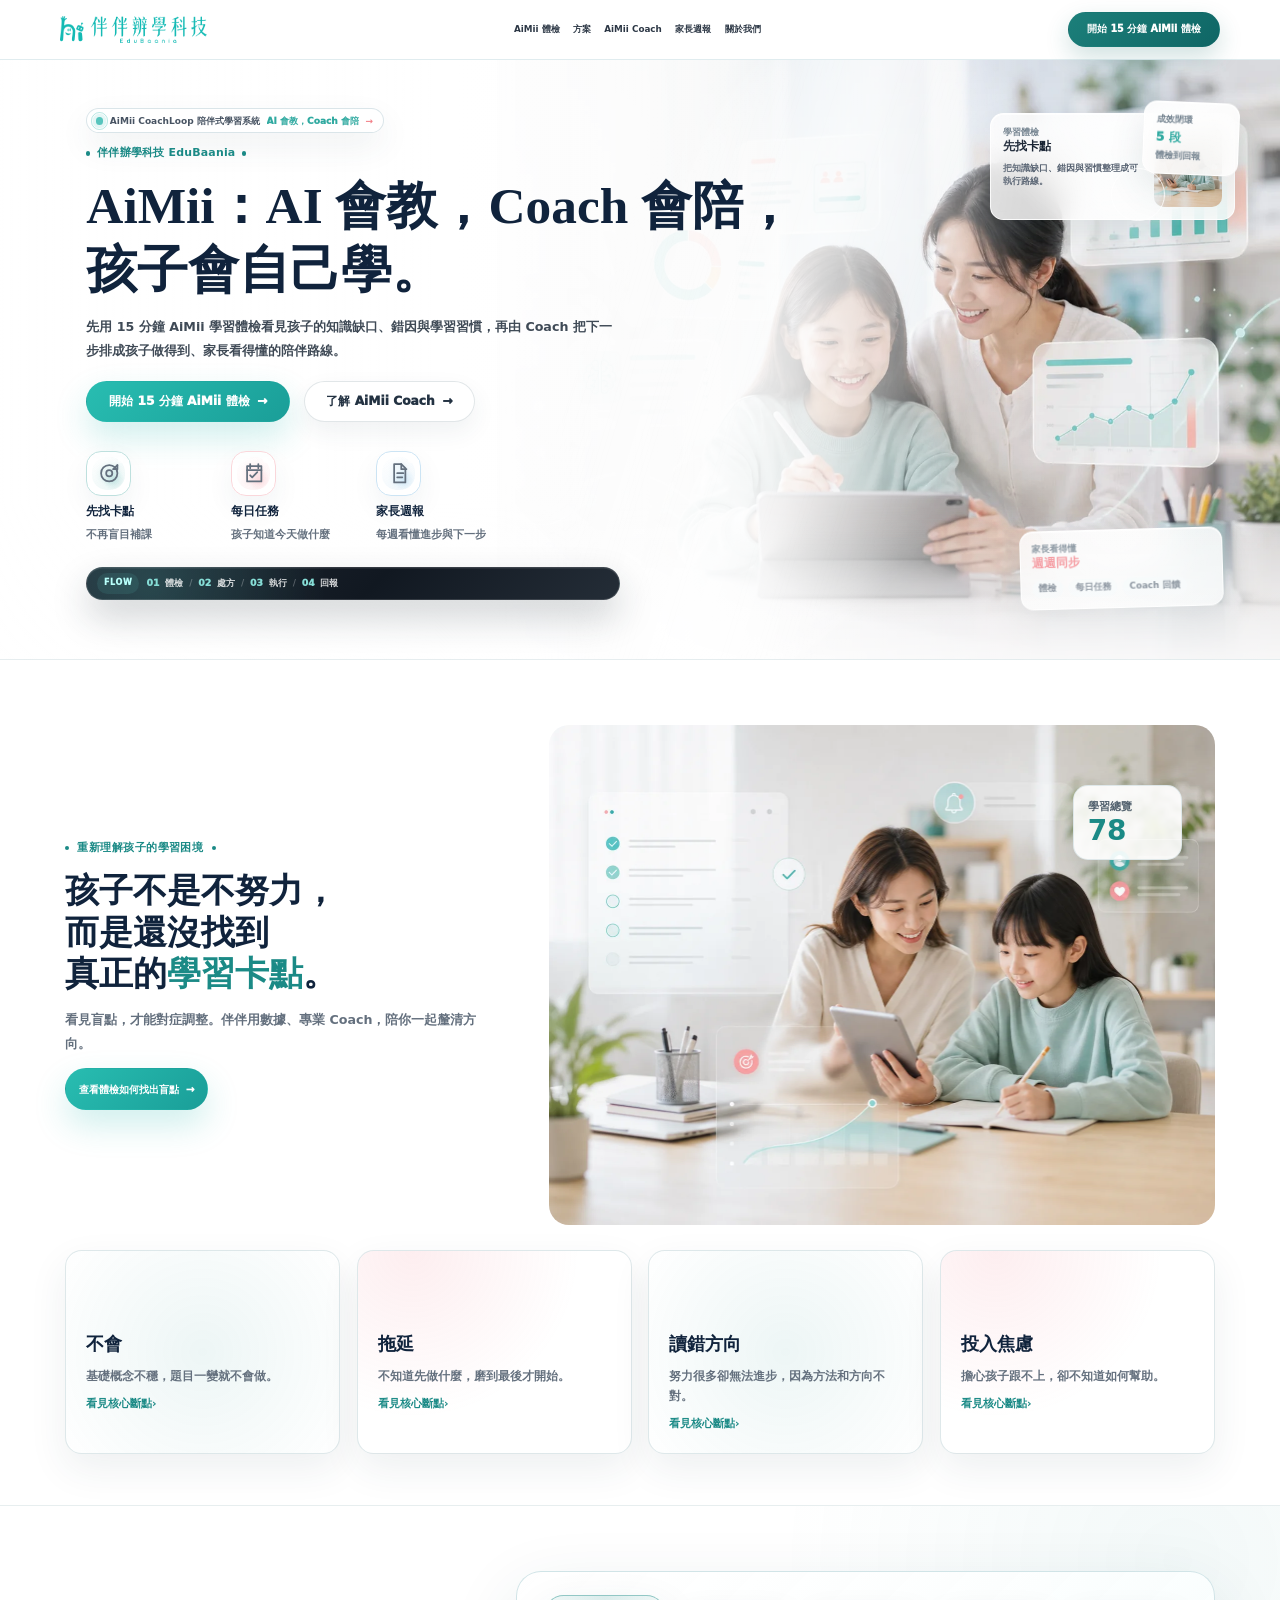
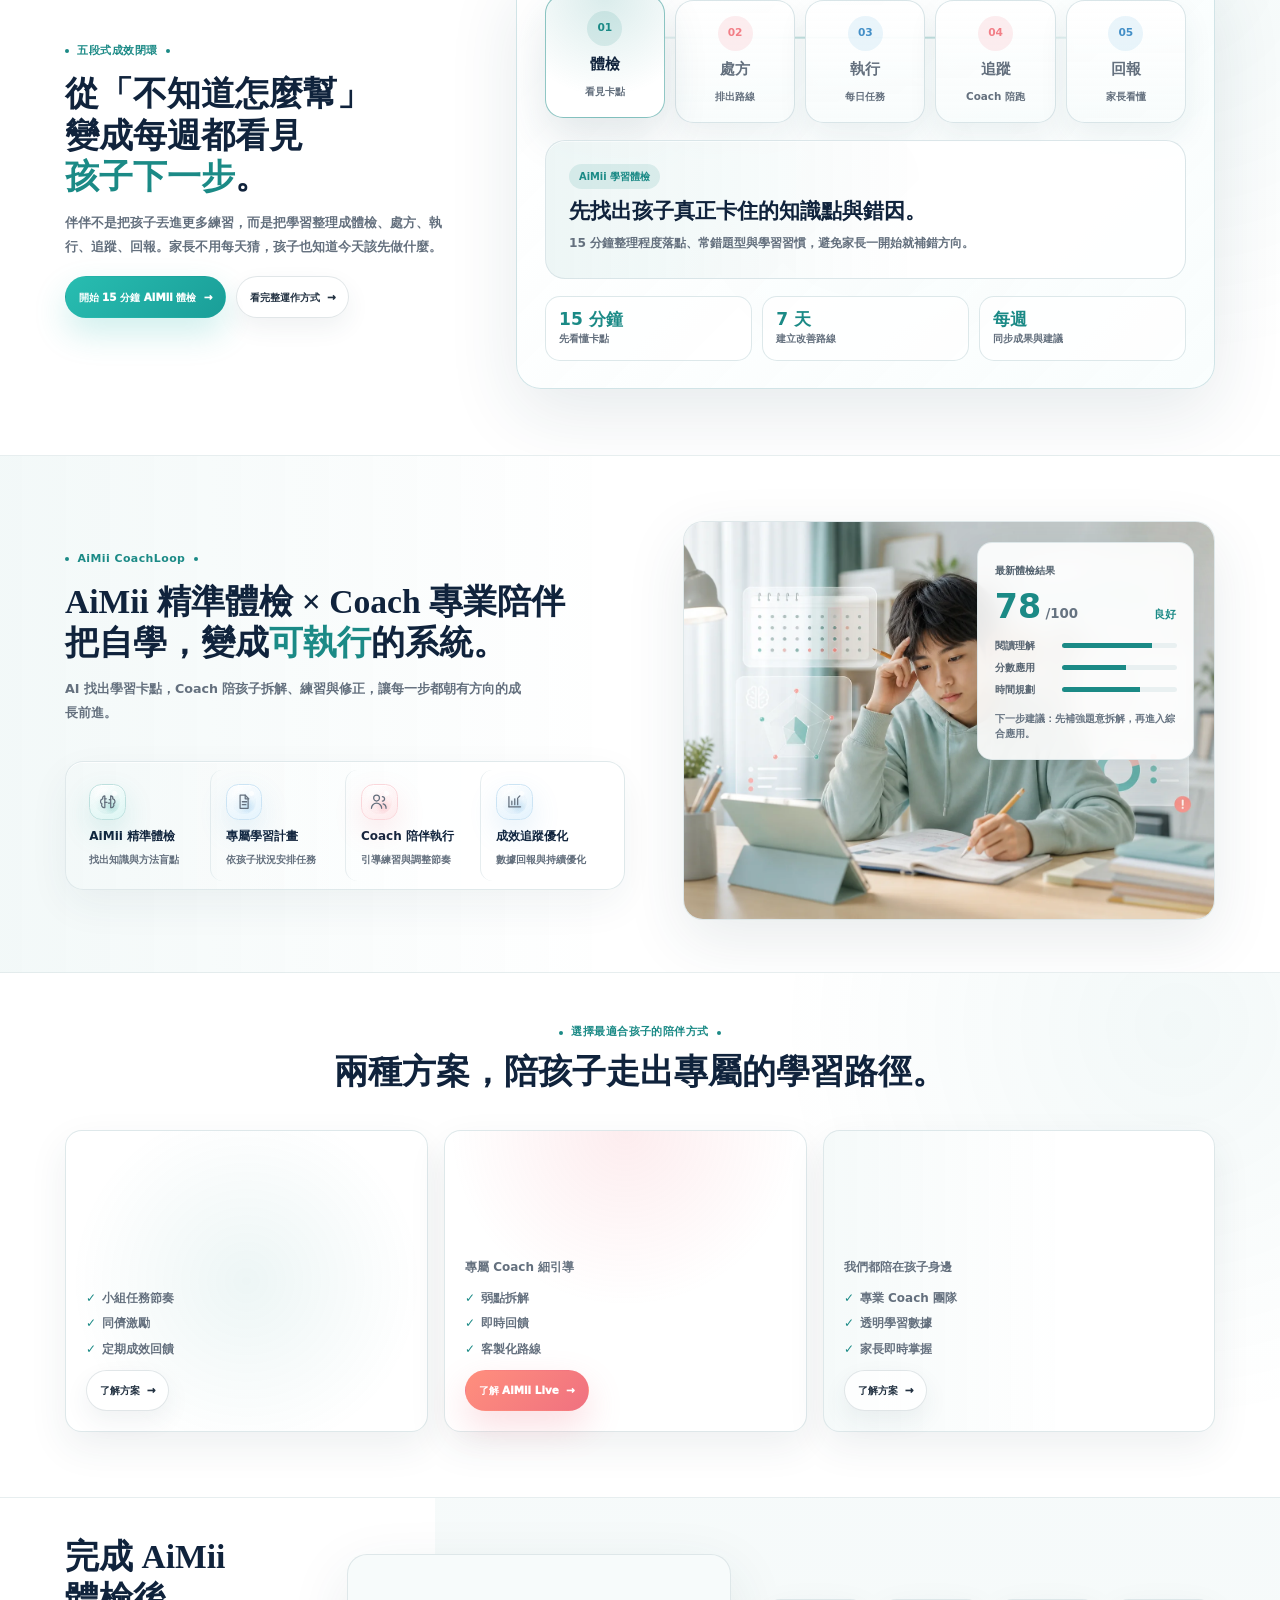
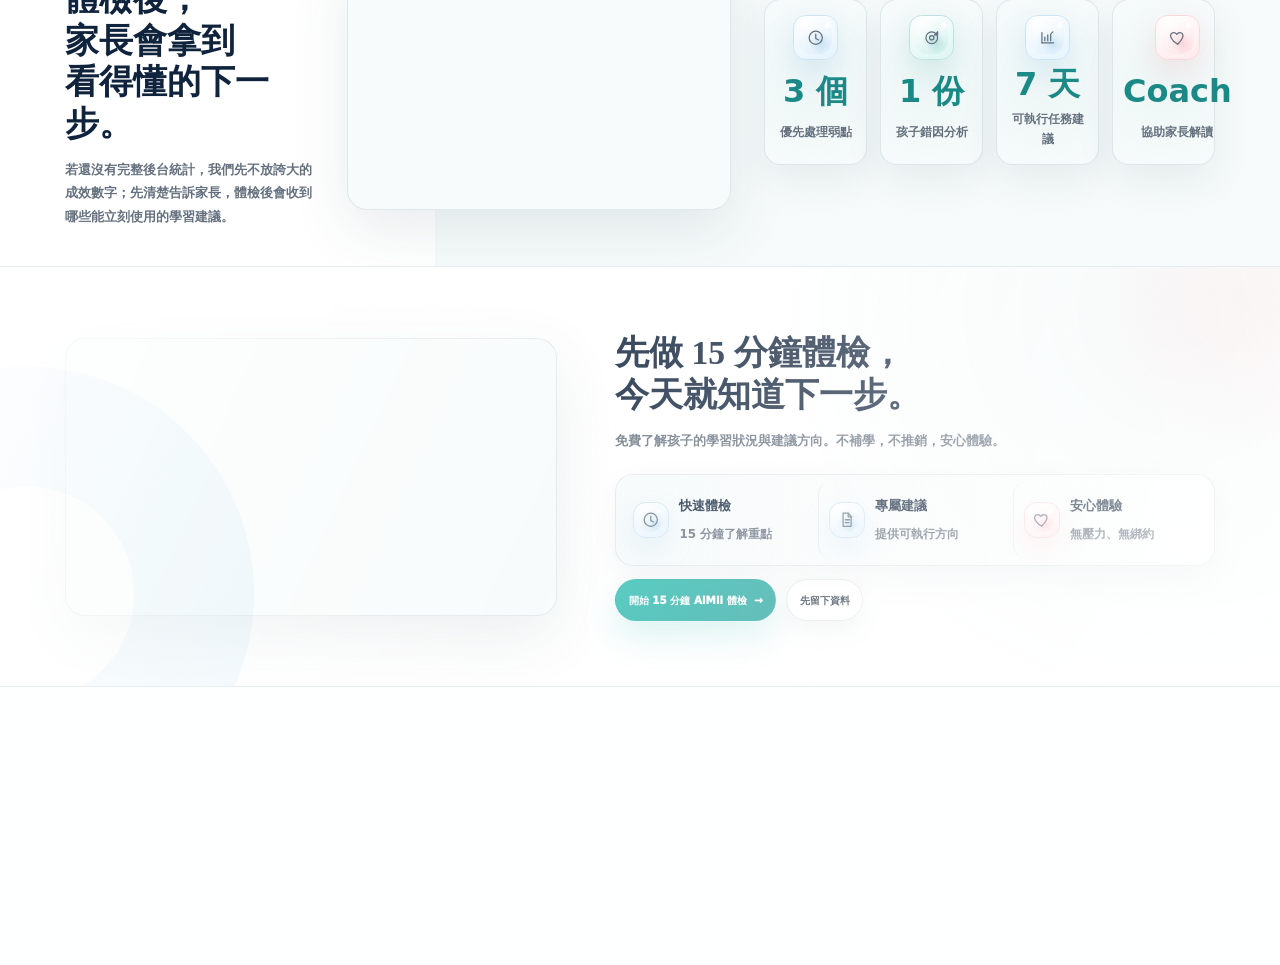
==== commit ca768d2e: "Keep home hero title on one line" ====
--- a/index.html
+++ b/index.html
@@ -57,7 +57,7 @@
         <span class="badge-arrow" aria-hidden="true">→</span>
       </div>
         <div class="eyebrow">伴伴辦學科技 EduBaania</div>
-        <h1><span class="hero-title-main">AiMii：AI 會教，</span><span class="hero-title-sub">Coach 會陪，孩子會自己學。</span></h1>
+        <h1><span class="hero-title-main">AiMii：AI 會教，Coach 會陪，</span><span class="hero-title-sub">孩子會自己學。</span></h1>
         <p class="hero-copy">先用 15 分鐘 AiMii 學習體檢看見孩子的知識缺口、錯因與學習習慣，再由 Coach 把下一步排成孩子做得到、家長看得懂的陪伴路線。</p>
         <div class="hero-actions"><a class="btn" href="diagnosis/">開始 15 分鐘 AiMii 體檢<span class="btn-arrow" aria-hidden="true">→</span></a><a class="btn secondary" href="coach/">了解 AiMii Coach<span class="btn-arrow" aria-hidden="true">→</span></a></div>
         <div class="hero-points">
--- a/styles.css
+++ b/styles.css
@@ -36902,6 +36902,24 @@
   font-weight: 720;
 }
 
+.page-home .hero-content {
+  max-width: 820px;
+}
+
+.page-home .hero h1 {
+  max-width: 900px !important;
+}
+
+.page-home .hero-title-main {
+  white-space: nowrap;
+}
+
+@media (max-width: 1023px) {
+  .page-home .hero-title-main {
+    white-space: normal;
+  }
+}
+
 .page-main .hero-copy {
   max-width: 40rem;
   margin-top: 18px;
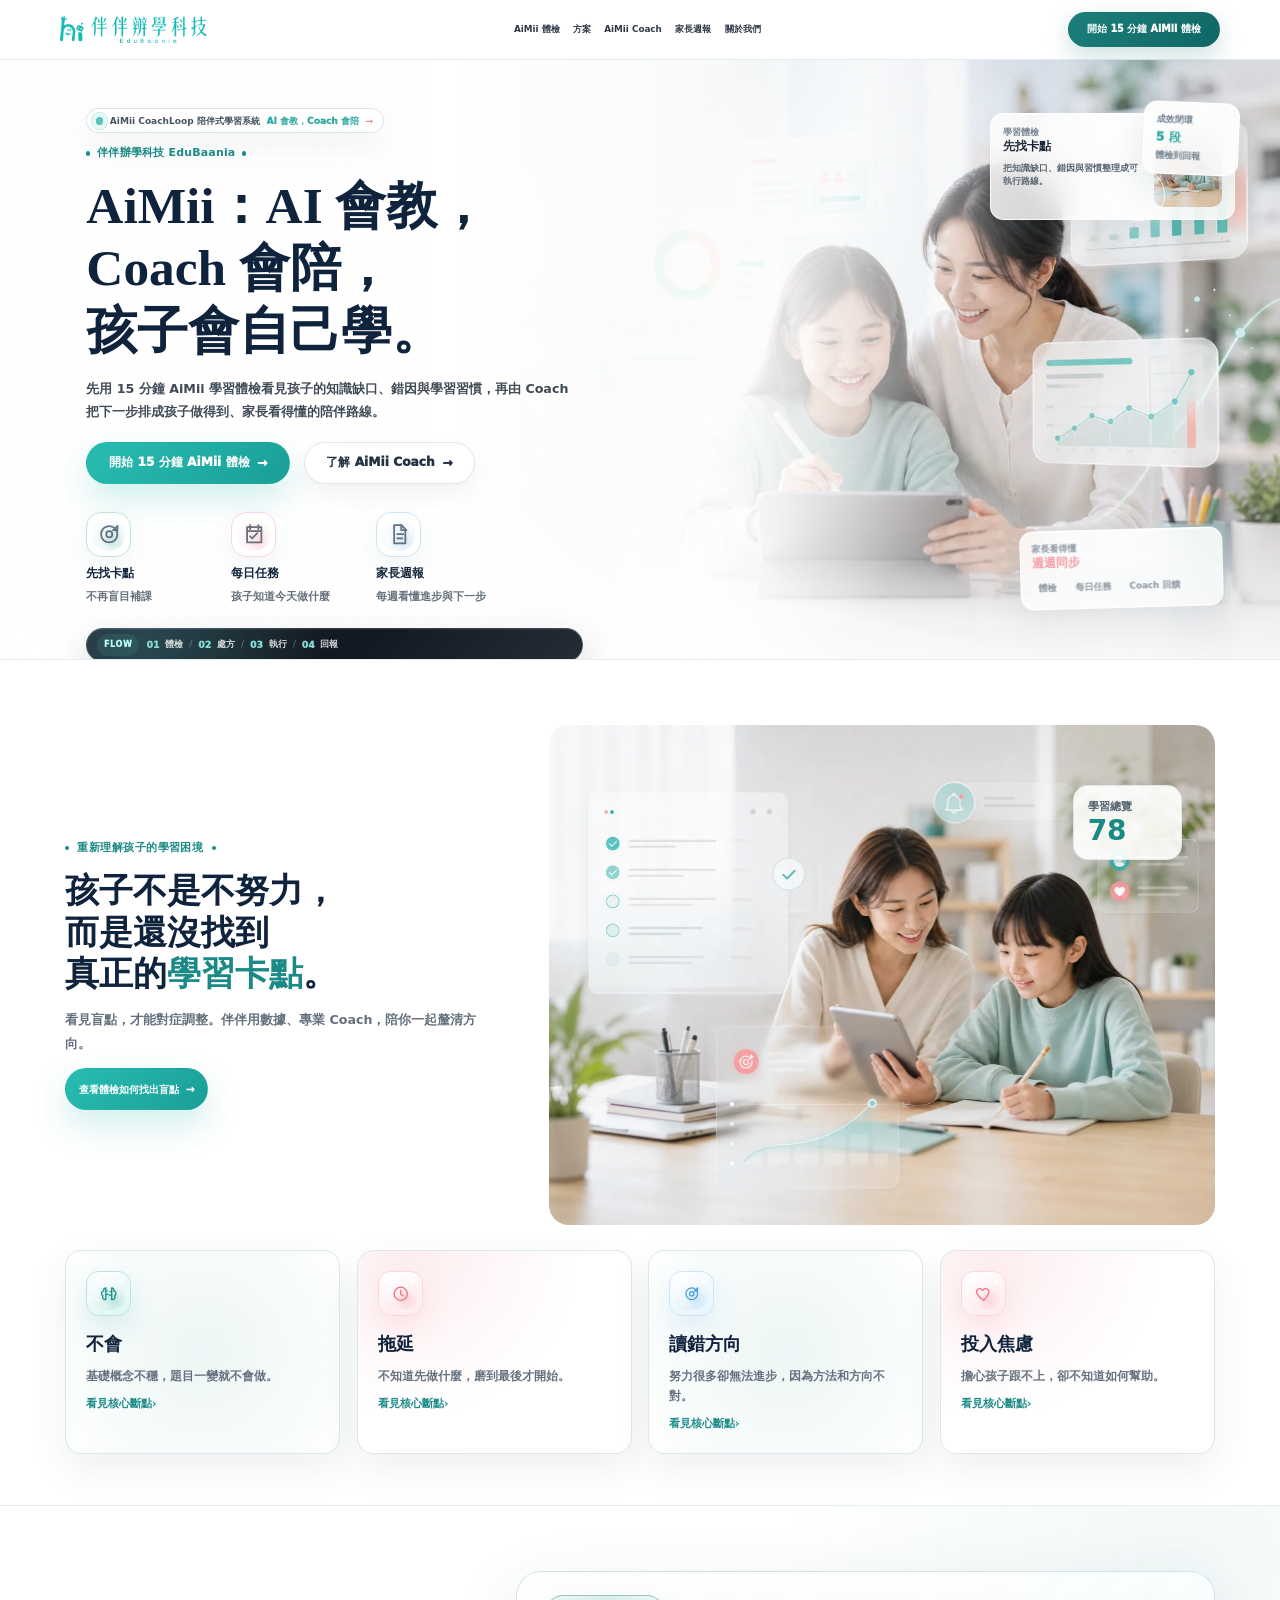
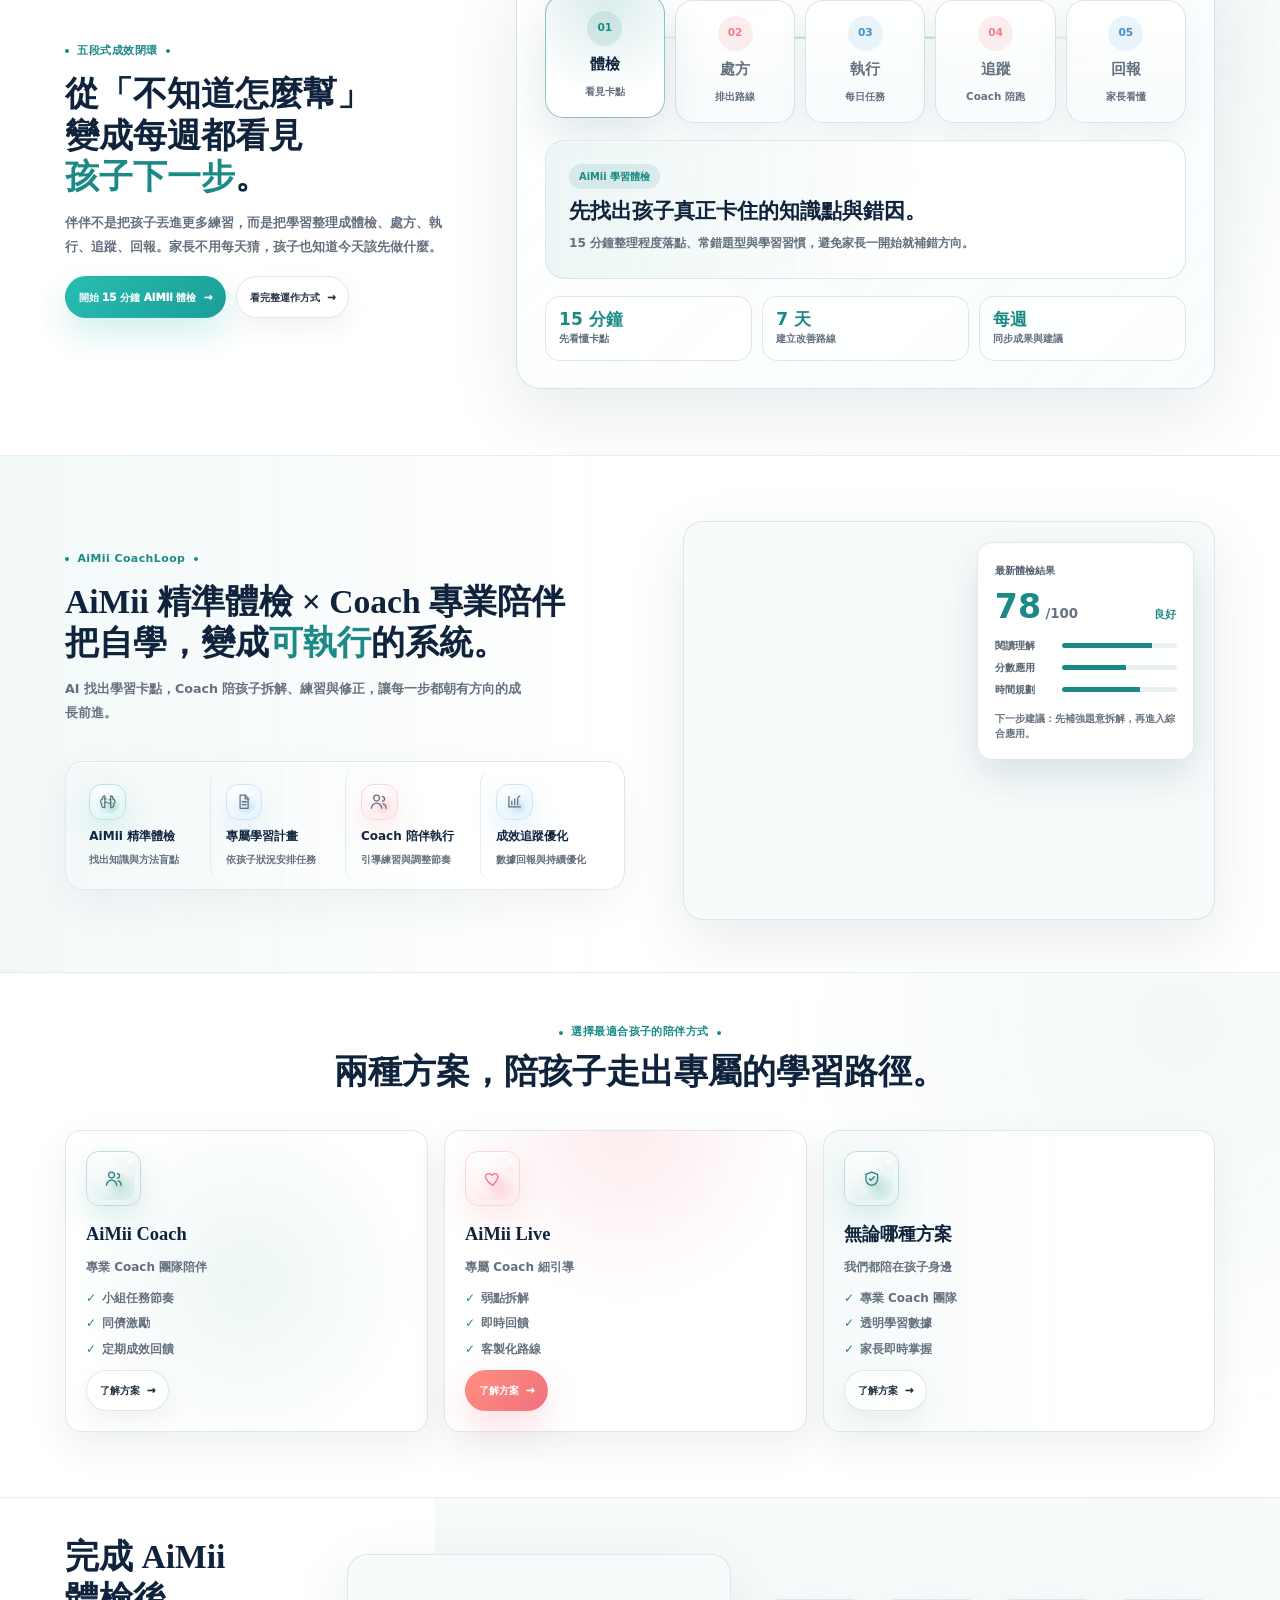
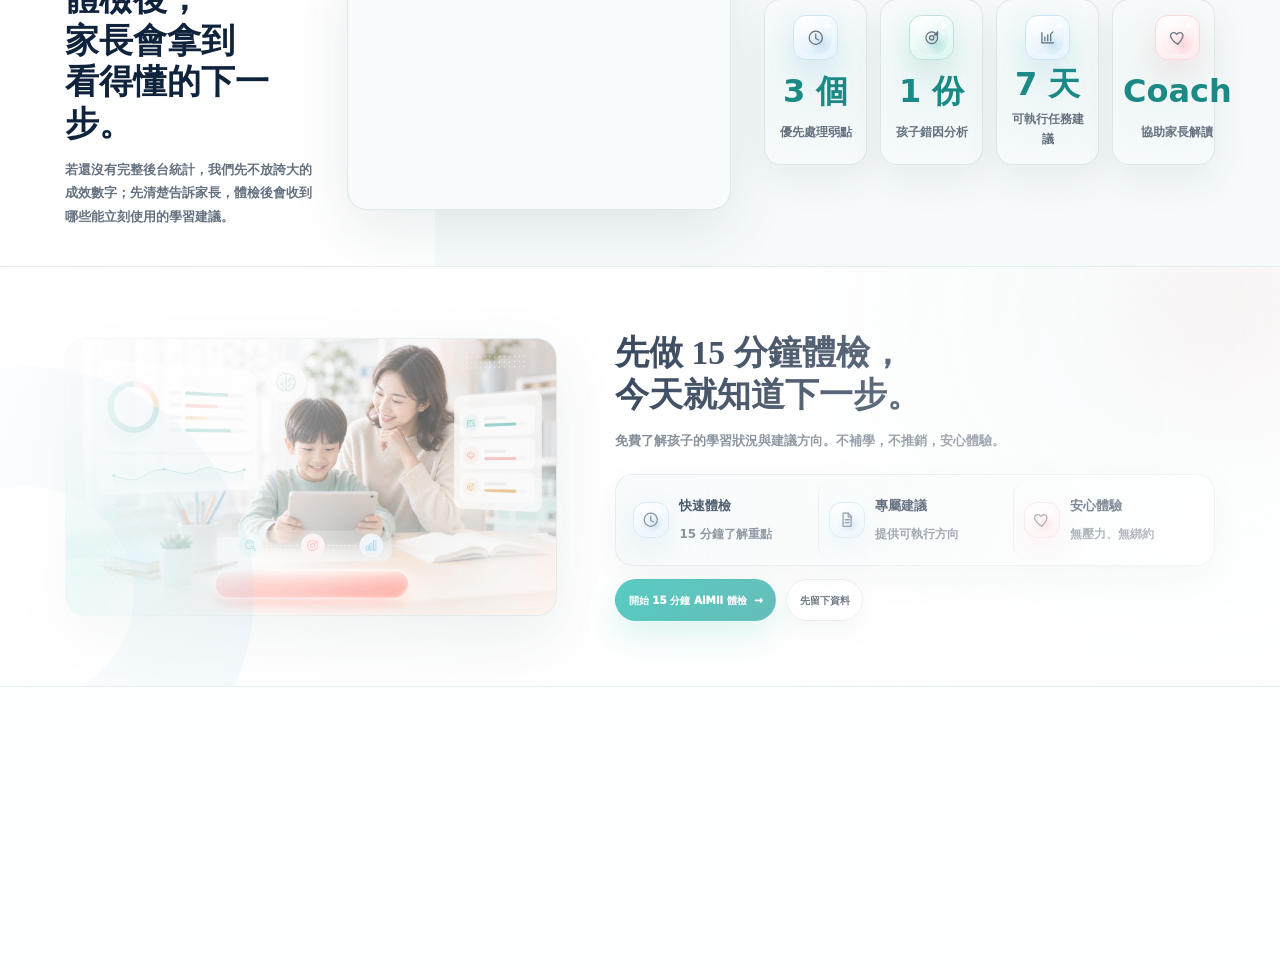
==== commit 608d99d9: "Limit home update to index content" ====
--- a/index.html
+++ b/index.html
@@ -269,7 +269,7 @@
             <article class="ideal-plan-card " data-premium-tilt="">
                   <span class="icon" data-icon="users" aria-hidden="true"><svg viewBox="0 0 24 24"><path d="M9 11a4 4 0 1 0 0-8 4 4 0 0 0 0 8Z"></path><path d="M2 21a7 7 0 0 1 14 0"></path><path d="M17 11a3 3 0 1 0 0-6"></path><path d="M18 15a6 6 0 0 1 4 6"></path></svg></span>
                   <h3>AiMii Coach</h3>
-                  <p>小班式成長陪伴</p>
+                  <p>專業 Coach 團隊陪伴</p>
                   <ul><li>小組任務節奏</li><li>同儕激勵</li><li>定期成效回饋</li></ul>
                   <a class="btn secondary" href="programs/">了解方案<span class="btn-arrow" aria-hidden="true">→</span></a>
                 </article><article class="ideal-plan-card coral" data-premium-tilt="">
@@ -277,7 +277,7 @@
                   <h3>AiMii Live</h3>
                   <p>專屬 Coach 細引導</p>
                   <ul><li>弱點拆解</li><li>即時回饋</li><li>客製化路線</li></ul>
-                  <a class="btn coral" href="programs/">了解 AiMii Live<span class="btn-arrow" aria-hidden="true">→</span></a>
+                  <a class="btn coral" href="programs/">了解方案<span class="btn-arrow" aria-hidden="true">→</span></a>
                 </article><article class="ideal-plan-card plain" data-premium-tilt="">
                   <span class="icon" data-icon="shield" aria-hidden="true"><svg viewBox="0 0 24 24"><path d="M12 3 20 6v6c0 5-3.4 8.1-8 9-4.6-.9-8-4-8-9V6l8-3Z"></path><path d="m8.5 12 2.2 2.2 4.8-5"></path></svg></span>
                   <h3>無論哪種方案</h3>
--- a/styles.css
+++ b/styles.css
@@ -36902,24 +36902,6 @@
   font-weight: 720;
 }
 
-.page-home .hero-content {
-  max-width: 820px;
-}
-
-.page-home .hero h1 {
-  max-width: 900px !important;
-}
-
-.page-home .hero-title-main {
-  white-space: nowrap;
-}
-
-@media (max-width: 1023px) {
-  .page-home .hero-title-main {
-    white-space: normal;
-  }
-}
-
 .page-main .hero-copy {
   max-width: 40rem;
   margin-top: 18px;
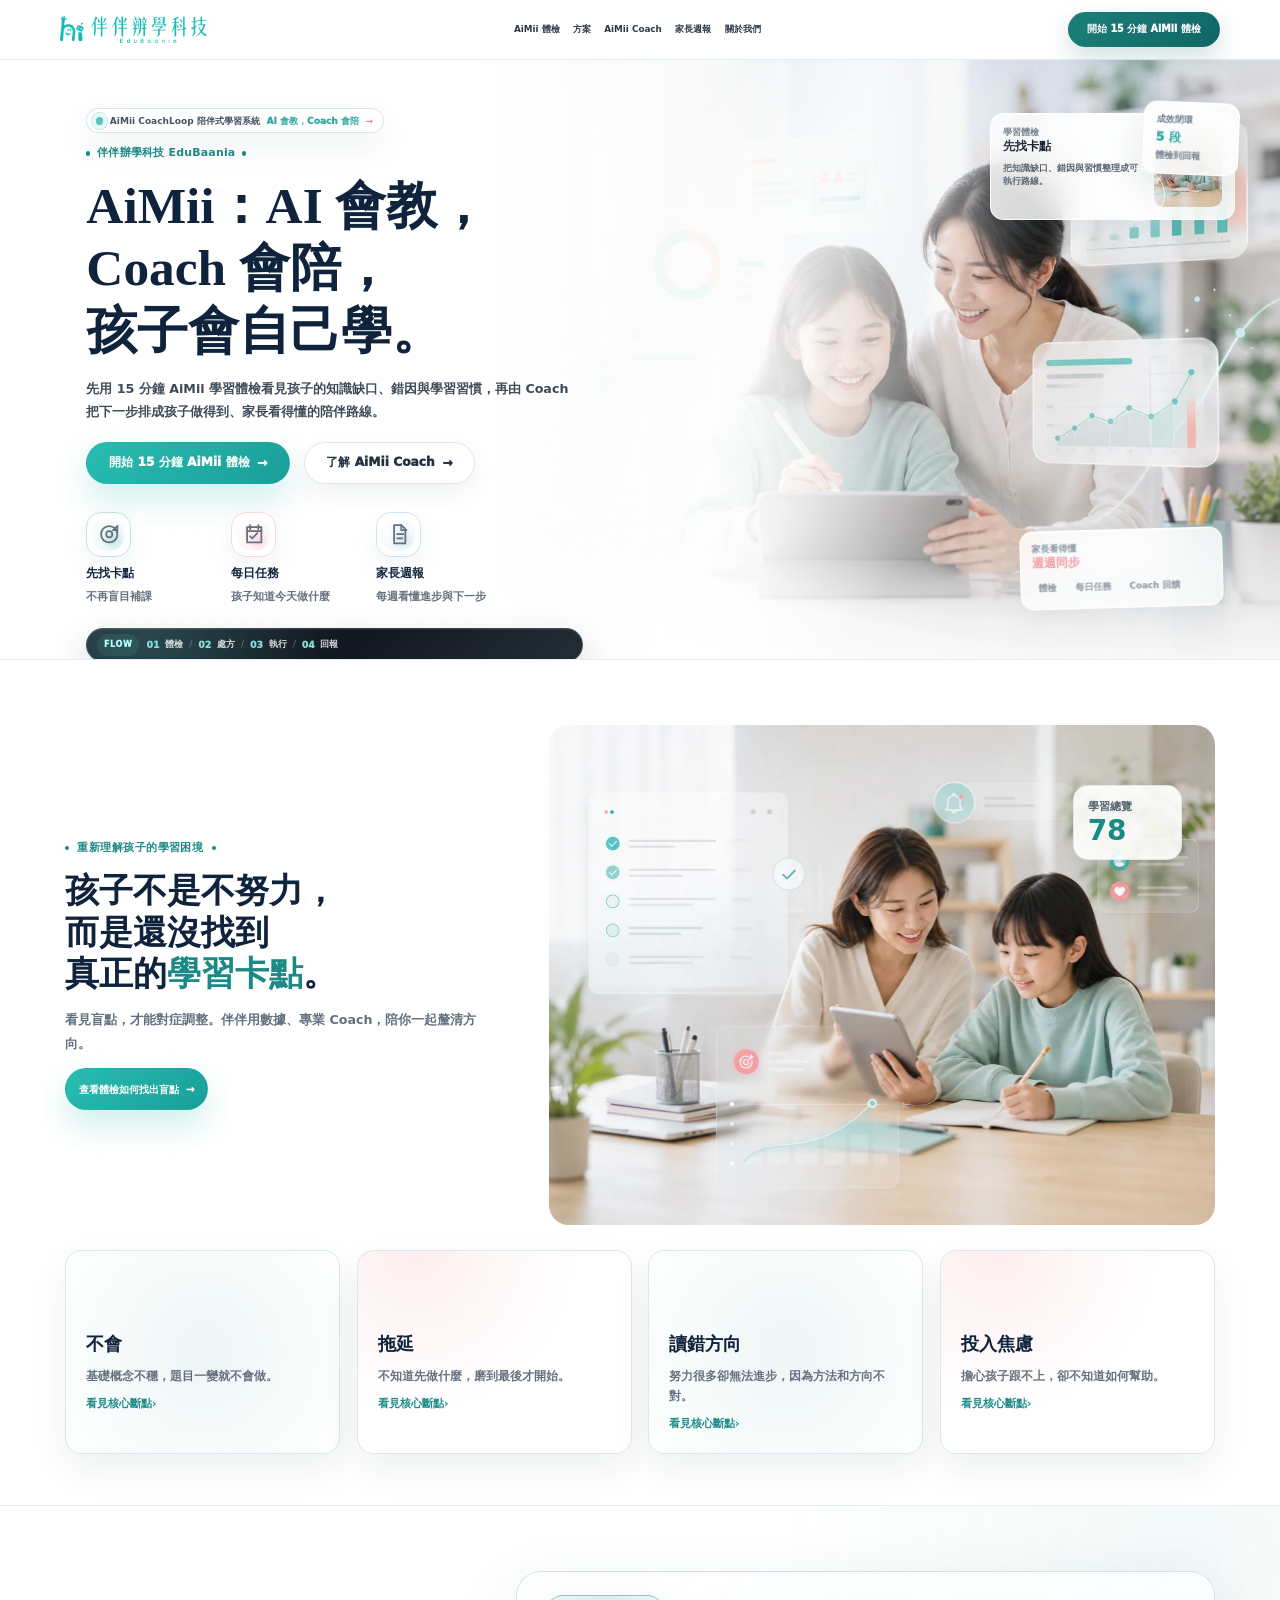
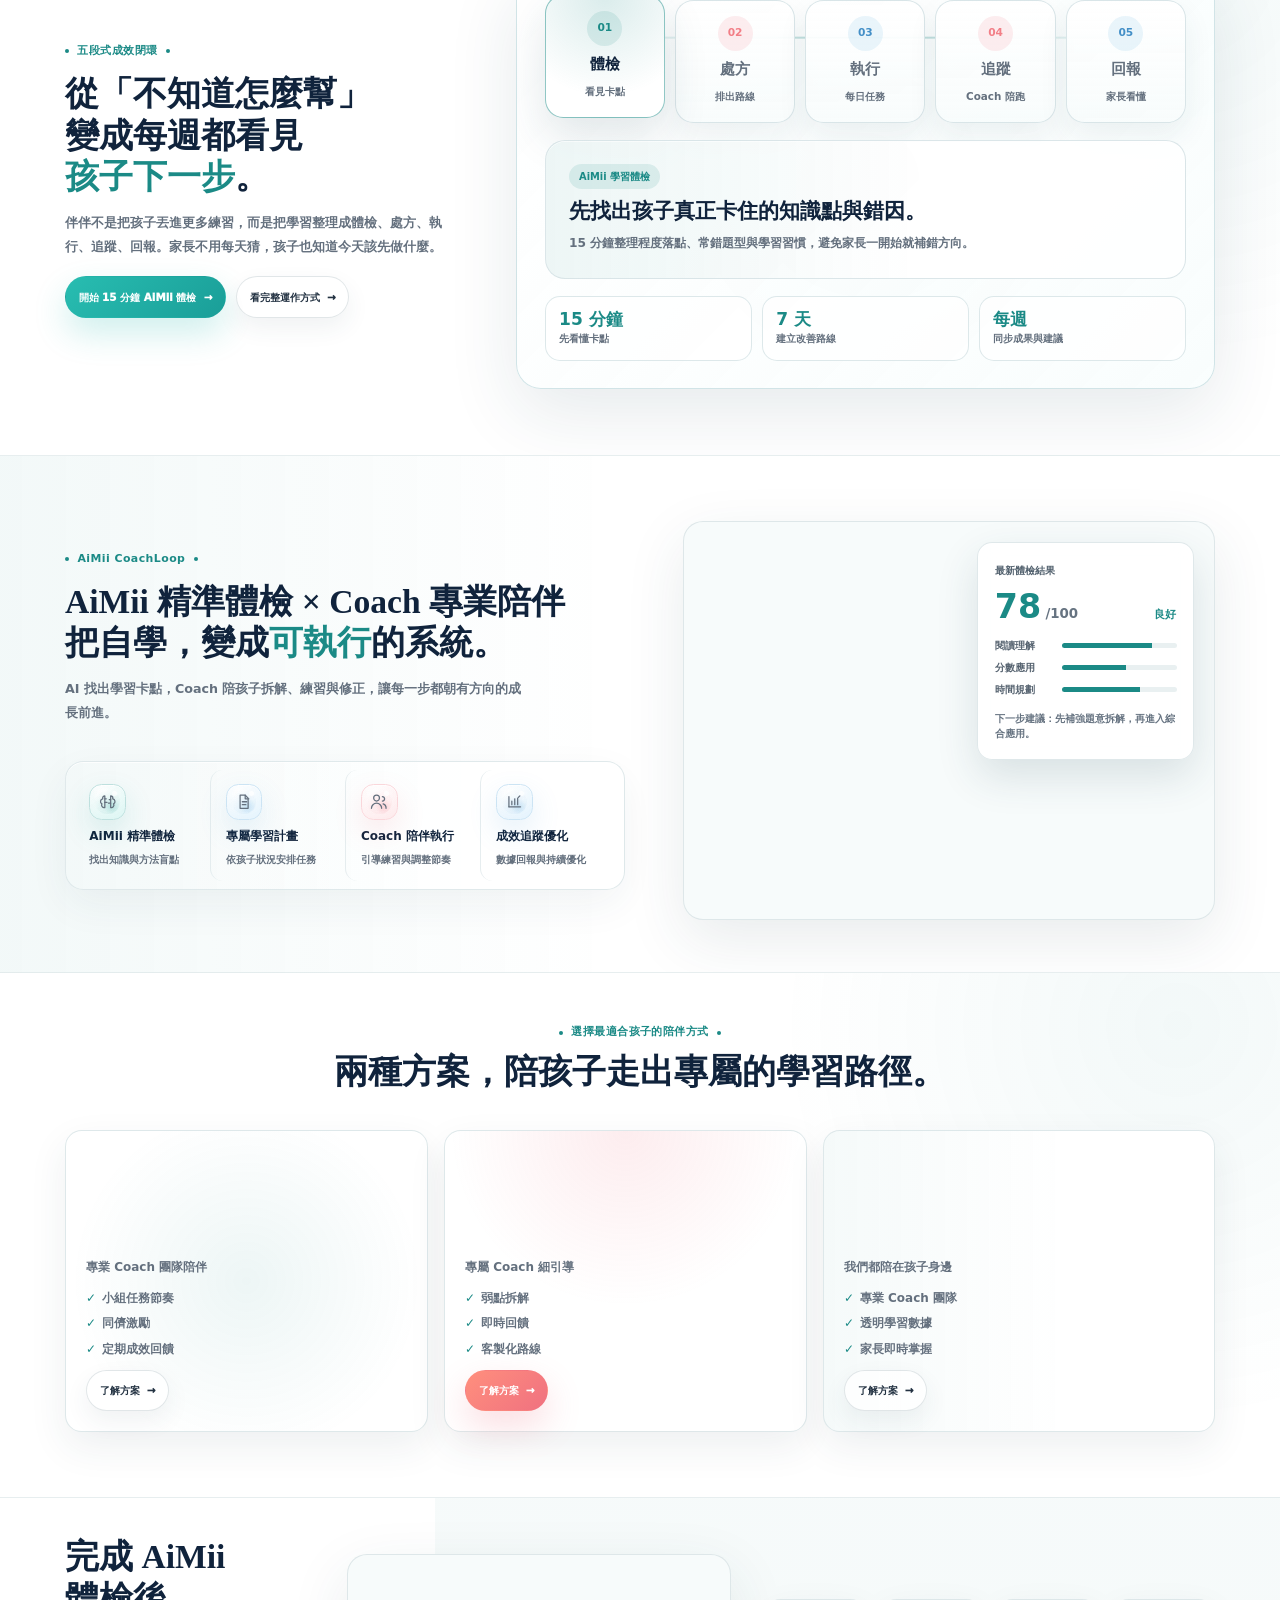
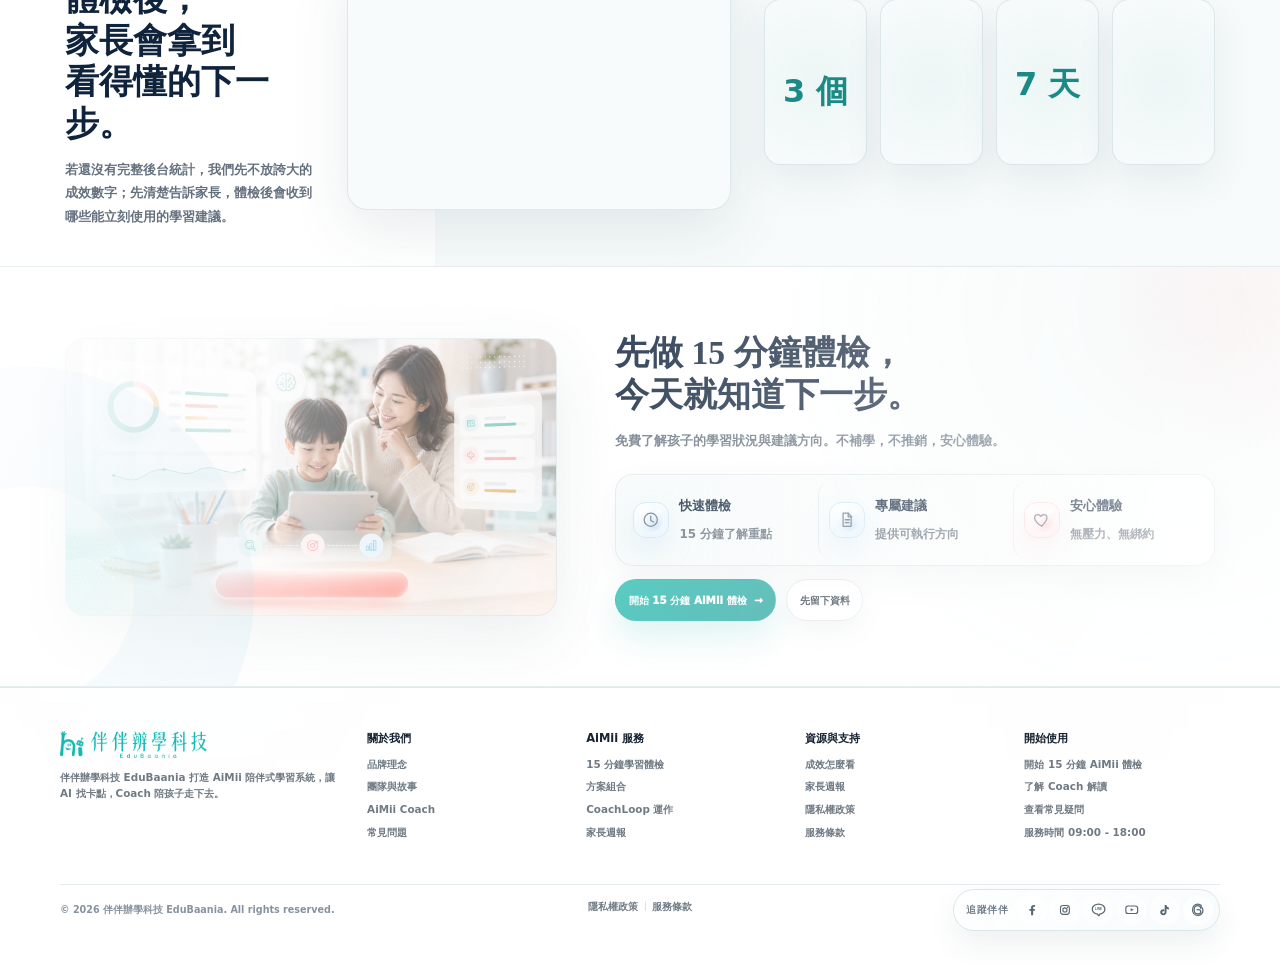
==== commit ee085c13: "Center desktop stage and add mobile nav" ====
--- a/index.html
+++ b/index.html
@@ -18,9 +18,9 @@
   <meta name="twitter:description" content="伴伴辦學科技 EduBaania 打造 AiMii CoachLoop，先用 15 分鐘 AiMii 學習體檢看懂孩子卡點，再由 Coach 陪孩子走下去。" />
   <meta name="twitter:image" content="https://edubaania.com/assets/optimized/home/hero-learning-os.webp" />
   <link rel="icon" type="image/png" href="assets/hero/logo.png" />
-  <link rel="stylesheet" href="styles.css?v=20260622homecraft" />
+  <link rel="stylesheet" href="styles.css?v=20260626center" />
   <script type="application/ld+json">[{"@context":"https://schema.org","@type":"Organization","name":"伴伴辦學科技 EduBaania","alternateName":"EduBaania","url":"https://edubaania.com/","logo":"https://edubaania.com/assets/hero/logo.png","sameAs":[]},{"@context":"https://schema.org","@type":"WebPage","name":"AiMii｜AI 會教，Coach 會陪，孩子會自己學","description":"伴伴辦學科技 EduBaania 打造 AiMii CoachLoop，先用 15 分鐘 AiMii 學習體檢看懂孩子卡點，再由 Coach 陪孩子走下去。","url":"https://edubaania.com/","inLanguage":"zh-Hant","isPartOf":{"@type":"WebSite","name":"伴伴辦學 EduBaania","url":"https://edubaania.com/"}}]</script>
-  <script src="static.js?v=20260622homecraft" defer></script>
+  <script src="static.js?v=20260626center" defer></script>
 </head>
 <body>
   <a class="skip-link" href="#main-content">跳到主要內容</a>
--- a/styles.css
+++ b/styles.css
@@ -317,7 +317,7 @@
 
 .site {
   width: 100%;
-  margin: 0;
+  margin: 0 auto;
   background: rgba(255, 255, 255, 0.92);
   overflow: hidden;
 }
@@ -343,6 +343,8 @@
   .site-scale-viewport[data-desktop-scale] > .site {
     width: var(--desktop-design-width);
     max-width: none;
+    margin-right: auto;
+    margin-left: auto;
     zoom: var(--desktop-css-scale);
   }
 
@@ -353,6 +355,8 @@
   .site-scale-viewport.is-desktop-stage > .site {
     width: var(--desktop-design-width);
     max-width: none;
+    margin-right: auto;
+    margin-left: auto;
   }
 
   .site-scale-viewport.is-desktop-stage.is-zoom > .site {
@@ -466,6 +470,11 @@
   display: flex;
   align-items: center;
   gap: 12px;
+}
+
+.mobile-nav-toggle,
+.mobile-nav-panel {
+  display: none;
 }
 
 .btn {
@@ -34672,7 +34681,7 @@
     gap: 12px;
     padding-right: 18px;
     padding-left: 18px;
-    overflow: hidden;
+    overflow: visible;
   }
 
   .brand {
@@ -34698,6 +34707,126 @@
     font-size: 12px;
     white-space: nowrap;
     text-overflow: ellipsis;
+  }
+
+  .site-nav,
+  .site-header .header-actions {
+    display: none !important;
+  }
+
+  .mobile-nav-toggle {
+    position: relative;
+    z-index: 32;
+    display: inline-grid;
+    grid-template-columns: 18px auto;
+    align-items: center;
+    gap: 8px;
+    margin-left: auto;
+    min-height: 42px;
+    padding: 0 14px;
+    border: 1px solid rgba(188, 217, 219, 0.88);
+    border-radius: 999px;
+    color: #183040;
+    background: rgba(255, 255, 255, 0.86);
+    box-shadow: 0 12px 28px rgba(36, 83, 91, 0.1);
+    backdrop-filter: blur(14px);
+    cursor: pointer;
+    font: inherit;
+    font-size: 12px;
+    font-weight: 900;
+    letter-spacing: 0;
+  }
+
+  .mobile-nav-toggle span {
+    grid-column: 1;
+    display: block;
+    width: 18px;
+    height: 2px;
+    border-radius: 99px;
+    background: currentColor;
+    transition:
+      transform 180ms ease,
+      opacity 180ms ease;
+  }
+
+  .mobile-nav-toggle span + span {
+    margin-top: -6px;
+  }
+
+  .mobile-nav-toggle b {
+    grid-column: 2;
+    grid-row: 1 / 4;
+  }
+
+  .mobile-nav-toggle.is-open span:nth-child(1) {
+    transform: translateY(8px) rotate(45deg);
+  }
+
+  .mobile-nav-toggle.is-open span:nth-child(2) {
+    opacity: 0;
+  }
+
+  .mobile-nav-toggle.is-open span:nth-child(3) {
+    transform: translateY(-8px) rotate(-45deg);
+  }
+
+  .mobile-nav-panel {
+    position: absolute;
+    top: calc(100% + 10px);
+    right: 18px;
+    left: 18px;
+    z-index: 31;
+    display: grid;
+    gap: 14px;
+    padding: 16px;
+    border: 1px solid rgba(211, 232, 234, 0.92);
+    border-radius: 24px;
+    background:
+      radial-gradient(circle at 12% 0%, rgba(80, 197, 187, 0.14), transparent 34%),
+      linear-gradient(135deg, rgba(255, 255, 255, 0.98), rgba(248, 253, 253, 0.94));
+    box-shadow: 0 24px 60px rgba(30, 69, 78, 0.16);
+    backdrop-filter: blur(18px);
+  }
+
+  .mobile-nav-panel[hidden] {
+    display: none;
+  }
+
+  .mobile-nav-list {
+    display: grid;
+    gap: 8px;
+  }
+
+  .mobile-nav-list a {
+    display: flex;
+    align-items: center;
+    justify-content: space-between;
+    min-height: 48px;
+    padding: 0 14px;
+    border: 1px solid rgba(225, 237, 239, 0.86);
+    border-radius: 16px;
+    color: #203242;
+    background: rgba(255, 255, 255, 0.78);
+    font-size: 14px;
+    font-weight: 900;
+  }
+
+  .mobile-nav-list a::after {
+    content: "→";
+    color: var(--teal-strong);
+    font-weight: 900;
+  }
+
+  .mobile-nav-list a[aria-current="page"] {
+    color: var(--teal-strong);
+    background: rgba(80, 197, 187, 0.1);
+    border-color: rgba(80, 197, 187, 0.34);
+  }
+
+  .mobile-nav-cta {
+    width: 100%;
+    min-height: 48px;
+    justify-content: center;
   }
 }
 
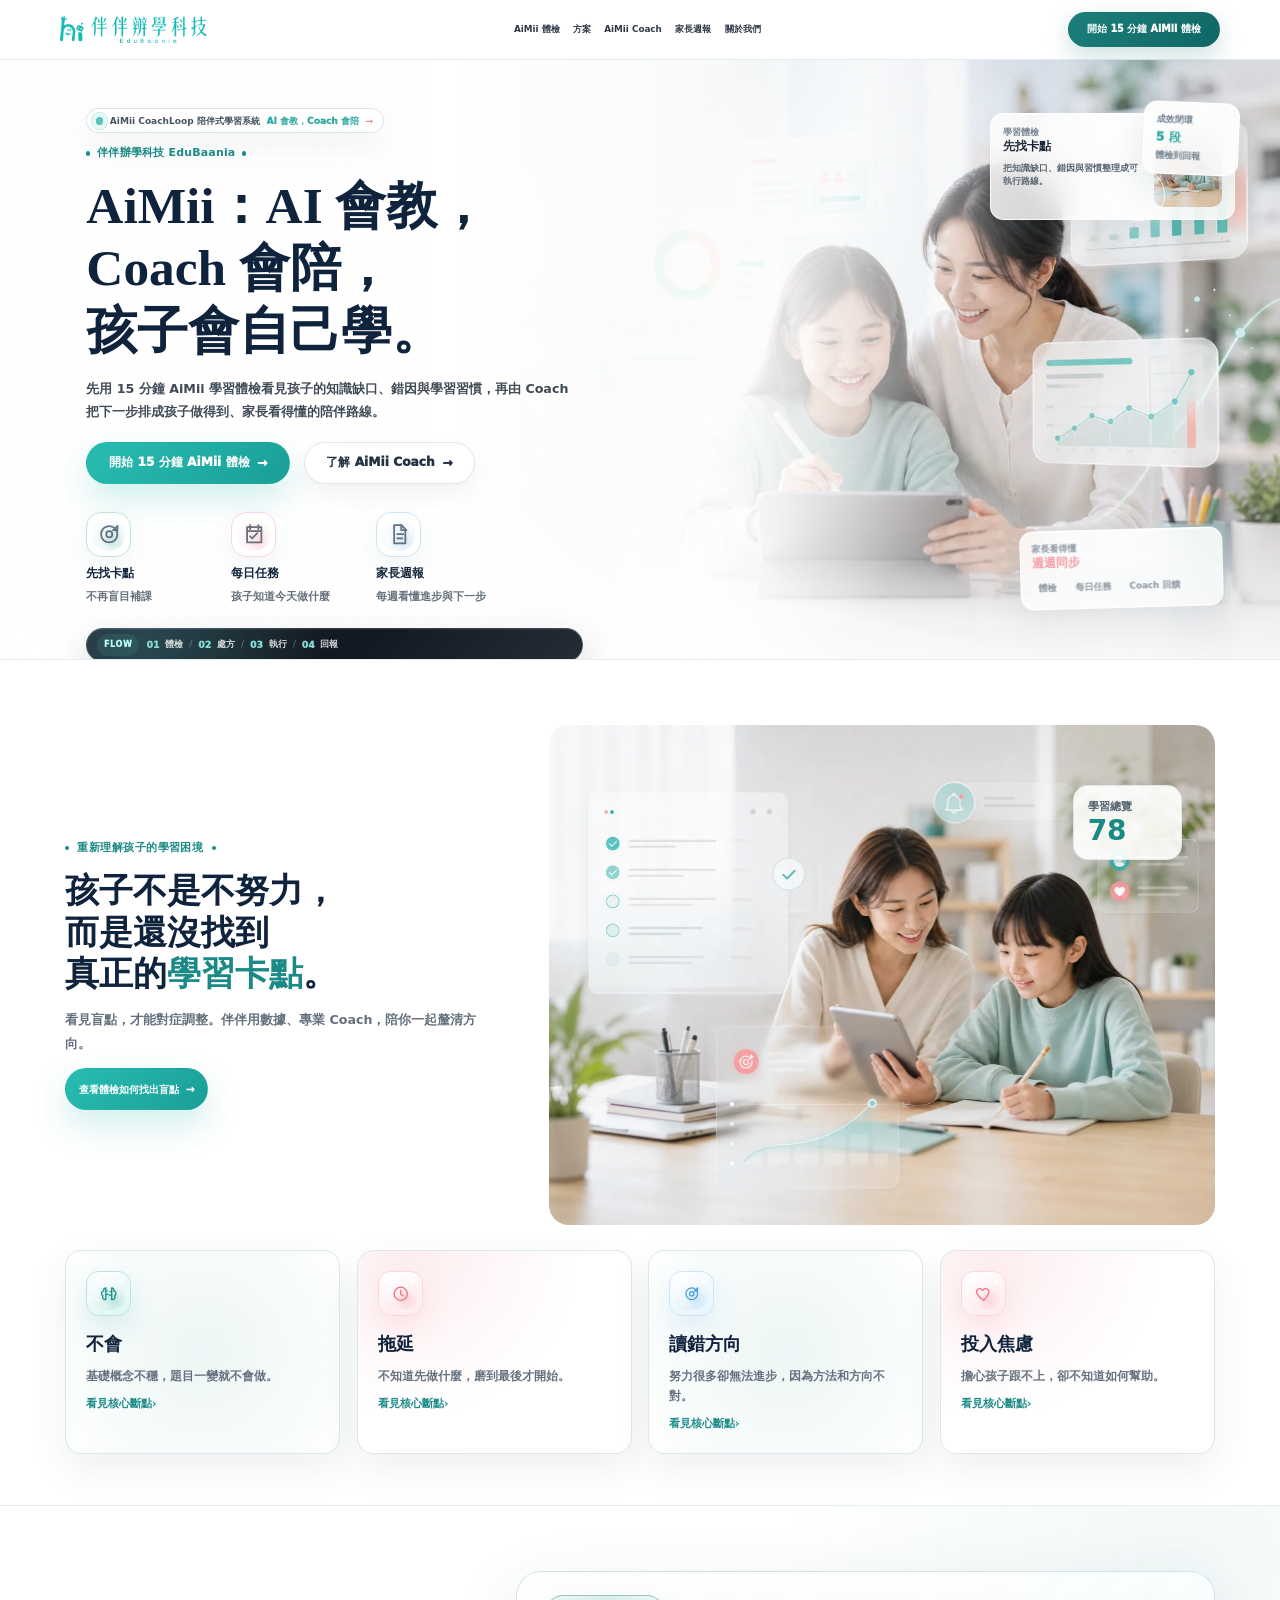
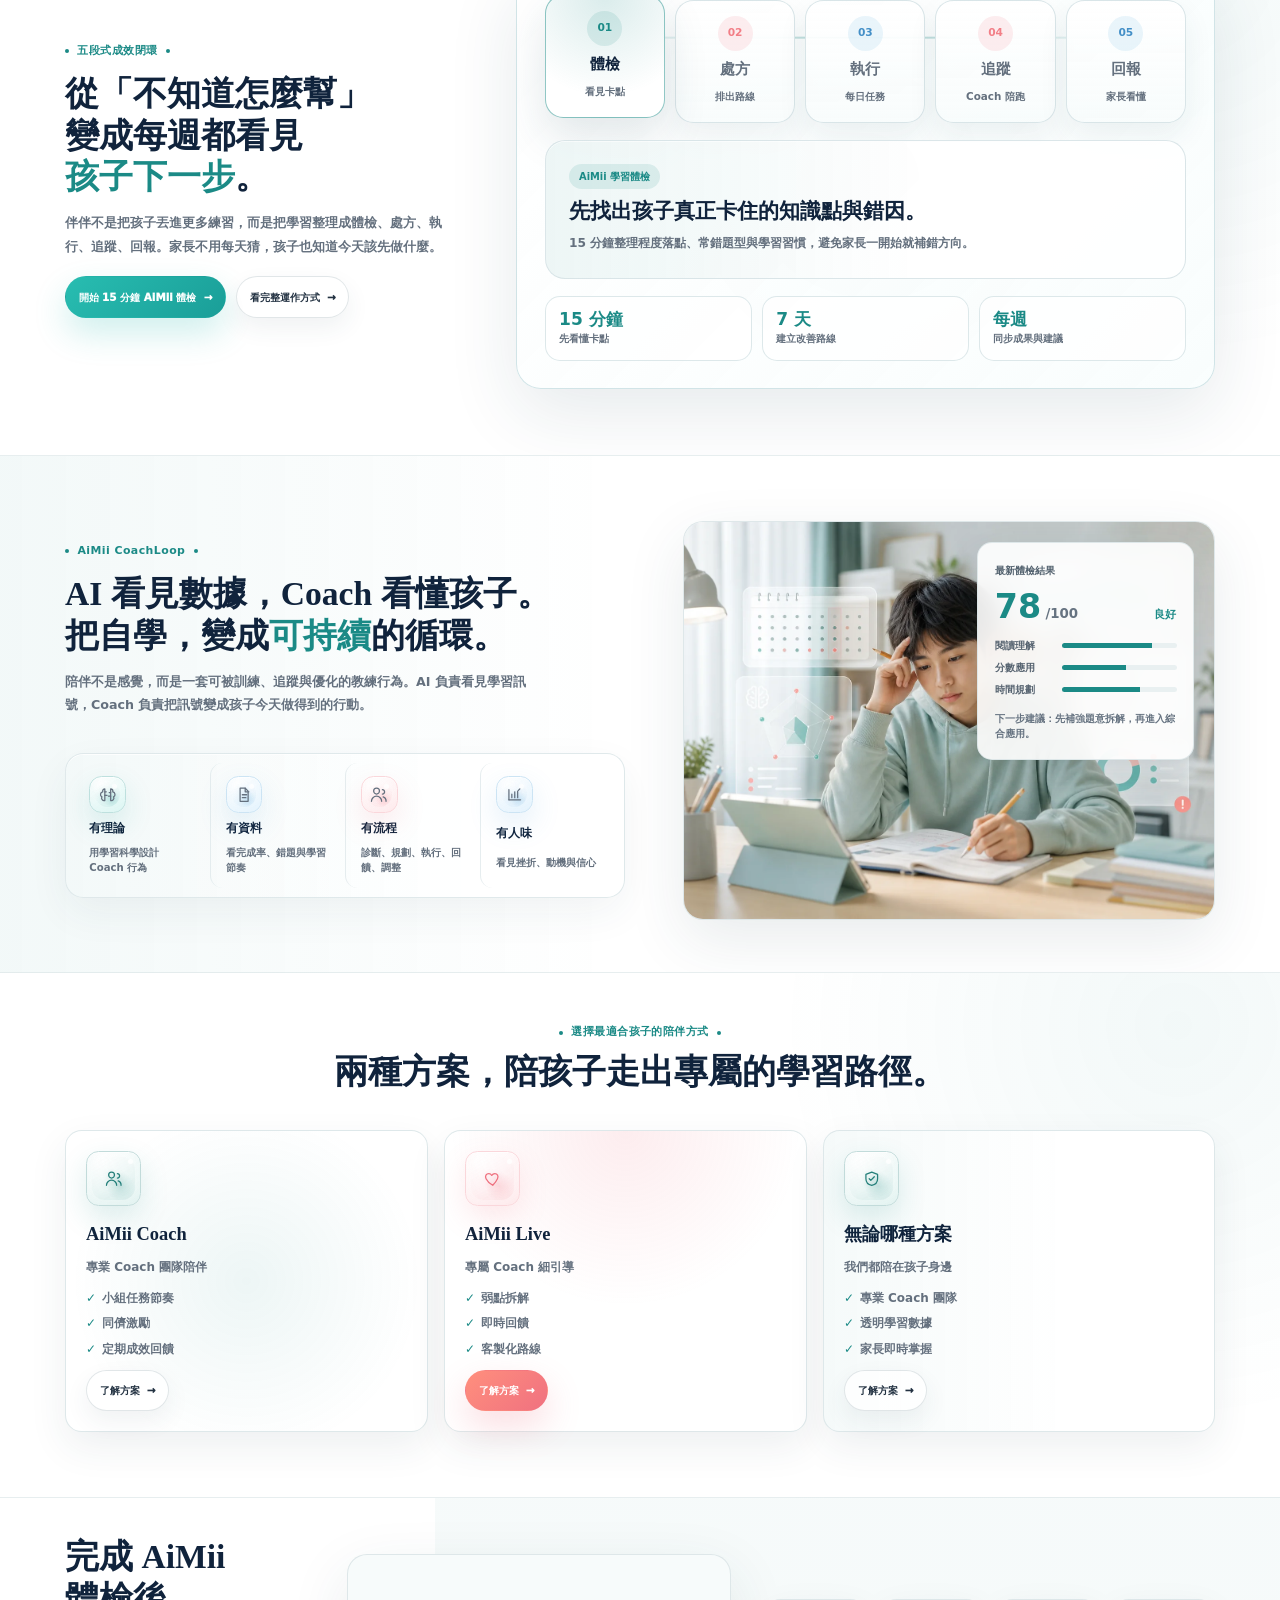
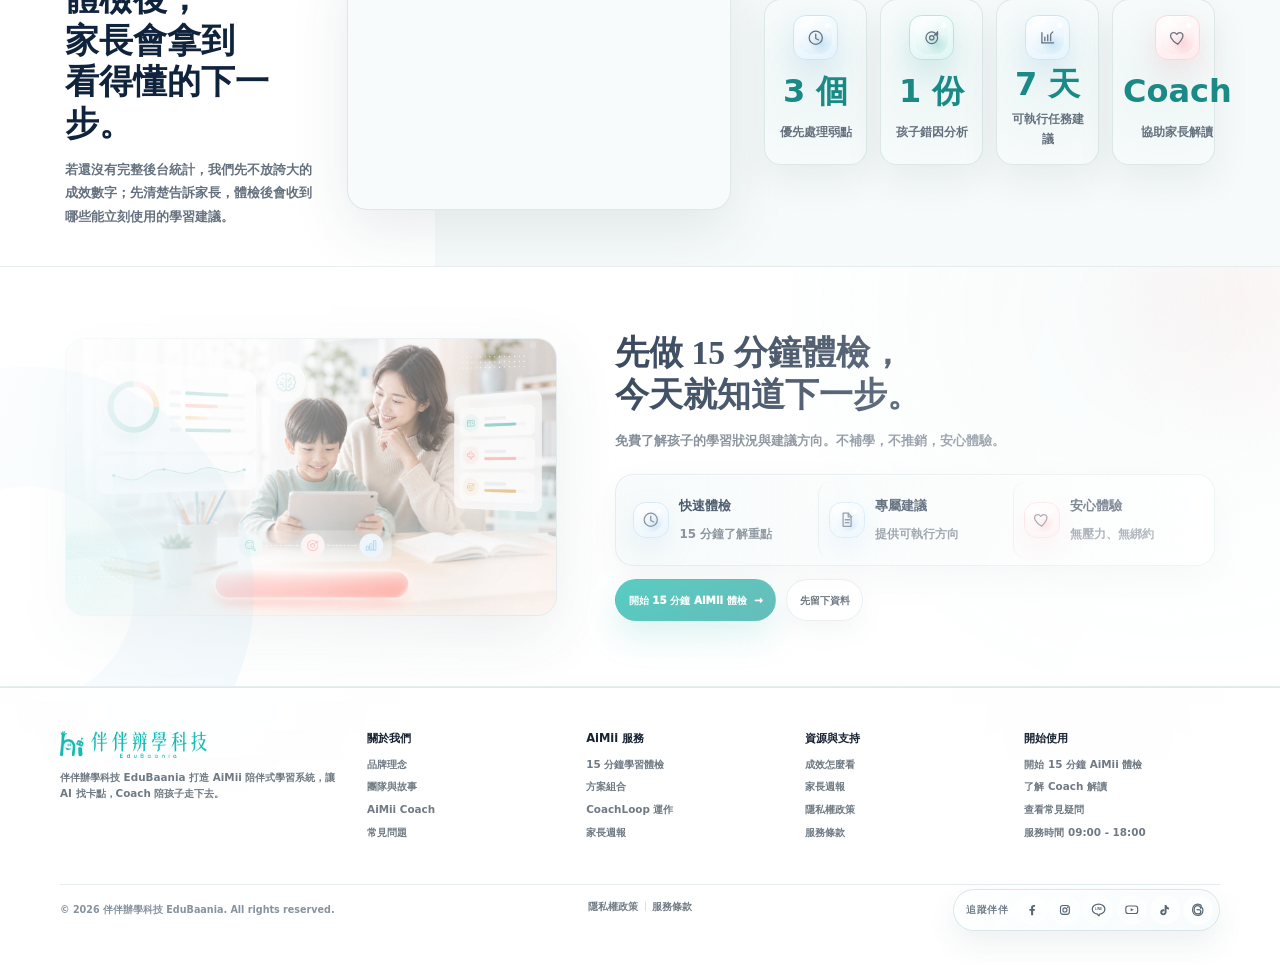
==== commit 780dc4b5: "Add Coach theory and director role content" ====
--- a/index.html
+++ b/index.html
@@ -18,9 +18,9 @@
   <meta name="twitter:description" content="伴伴辦學科技 EduBaania 打造 AiMii CoachLoop，先用 15 分鐘 AiMii 學習體檢看懂孩子卡點，再由 Coach 陪孩子走下去。" />
   <meta name="twitter:image" content="https://edubaania.com/assets/optimized/home/hero-learning-os.webp" />
   <link rel="icon" type="image/png" href="assets/hero/logo.png" />
-  <link rel="stylesheet" href="styles.css?v=20260626center" />
+  <link rel="stylesheet" href="styles.css?v=20260626director" />
   <script type="application/ld+json">[{"@context":"https://schema.org","@type":"Organization","name":"伴伴辦學科技 EduBaania","alternateName":"EduBaania","url":"https://edubaania.com/","logo":"https://edubaania.com/assets/hero/logo.png","sameAs":[]},{"@context":"https://schema.org","@type":"WebPage","name":"AiMii｜AI 會教，Coach 會陪，孩子會自己學","description":"伴伴辦學科技 EduBaania 打造 AiMii CoachLoop，先用 15 分鐘 AiMii 學習體檢看懂孩子卡點，再由 Coach 陪孩子走下去。","url":"https://edubaania.com/","inLanguage":"zh-Hant","isPartOf":{"@type":"WebSite","name":"伴伴辦學 EduBaania","url":"https://edubaania.com/"}}]</script>
-  <script src="static.js?v=20260626center" defer></script>
+  <script src="static.js?v=20260626director" defer></script>
 </head>
 <body>
   <a class="skip-link" href="#main-content">跳到主要內容</a>
@@ -222,25 +222,25 @@
         <div class="ideal-shell ideal-engine-shell">
           <div class="ideal-engine-copy">
             <span class="ideal-kicker">AiMii CoachLoop</span>
-            <h2>AiMii 精準體檢 × Coach 專業陪伴<br>把自學，變成<span>可執行</span>的系統。</h2>
-            <p>AI 找出學習卡點，Coach 陪孩子拆解、練習與修正，讓每一步都朝有方向的成長前進。</p>
+            <h2>AI 看見數據，Coach 看懂孩子。<br>把自學，變成<span>可持續</span>的循環。</h2>
+            <p>陪伴不是感覺，而是一套可被訓練、追蹤與優化的教練行為。AI 負責看見學習訊號，Coach 負責把訊號變成孩子今天做得到的行動。</p>
             <div class="ideal-step-strip">
               <article>
                     <span class="icon" data-icon="brain" aria-hidden="true"><svg viewBox="0 0 24 24"><path d="M8 4a3 3 0 0 0-3 3 3 3 0 0 0 .2 1A3.7 3.7 0 0 0 4 14.9 3.5 3.5 0 0 0 8 20V4Z"></path><path d="M16 4a3 3 0 0 1 3 3 3 3 0 0 1-.2 1 3.7 3.7 0 0 1 1.2 6.9A3.5 3.5 0 0 1 16 20V4Z"></path><path d="M8 8h2M8 13h3M16 9h-2M16 14h-3"></path></svg></span>
-                    <strong>AiMii 精準體檢</strong>
-                    <span>找出知識與方法盲點</span>
+                    <strong>有理論</strong>
+                    <span>用學習科學設計 Coach 行為</span>
                   </article><article>
                     <span class="icon sky" data-icon="doc" aria-hidden="true"><svg viewBox="0 0 24 24"><path d="M7 3h7l4 4v14H7z"></path><path d="M14 3v5h5"></path><path d="M10 12h6M10 16h5"></path></svg></span>
-                    <strong>專屬學習計畫</strong>
-                    <span>依孩子狀況安排任務</span>
+                    <strong>有資料</strong>
+                    <span>看完成率、錯題與學習節奏</span>
                   </article><article>
                     <span class="icon coral" data-icon="users" aria-hidden="true"><svg viewBox="0 0 24 24"><path d="M9 11a4 4 0 1 0 0-8 4 4 0 0 0 0 8Z"></path><path d="M2 21a7 7 0 0 1 14 0"></path><path d="M17 11a3 3 0 1 0 0-6"></path><path d="M18 15a6 6 0 0 1 4 6"></path></svg></span>
-                    <strong>Coach 陪伴執行</strong>
-                    <span>引導練習與調整節奏</span>
+                    <strong>有流程</strong>
+                    <span>診斷、規劃、執行、回饋、調整</span>
                   </article><article>
                     <span class="icon" data-icon="chart" aria-hidden="true"><svg viewBox="0 0 24 24"><path d="M4 19V5"></path><path d="M4 19h16"></path><path d="M8 16v-5"></path><path d="M12 16V8"></path><path d="M16 16v-9"></path><path d="m17 6 2-2"></path></svg></span>
-                    <strong>成效追蹤優化</strong>
-                    <span>數據回報與持續優化</span>
+                    <strong>有人味</strong>
+                    <span>看見挫折、動機與信心</span>
                   </article>
             </div>
           </div>
--- a/styles.css
+++ b/styles.css
@@ -5975,6 +5975,120 @@
   font-size: 0.98rem;
   font-weight: 760;
   line-height: 1.9;
+}
+
+.system-role-section {
+  position: relative;
+  padding-block: clamp(36px, 5vw, 76px);
+}
+
+.system-role-shell {
+  width: min(1420px, calc(100% - var(--page-gutter) * 2));
+  margin-inline: auto;
+  padding: clamp(24px, 3.2vw, 42px);
+  border: 1px solid rgba(205, 229, 231, 0.88);
+  border-radius: 34px;
+  background:
+    radial-gradient(circle at 8% 12%, rgba(80, 197, 187, 0.12), transparent 30%),
+    linear-gradient(135deg, rgba(255, 255, 255, 0.96), rgba(247, 253, 253, 0.92));
+  box-shadow: 0 26px 76px rgba(34, 75, 82, 0.1);
+}
+
+.system-role-head {
+  max-width: 780px;
+  margin: 0 auto clamp(22px, 3vw, 34px);
+  text-align: center;
+}
+
+.system-role-head span {
+  color: #19a99f;
+  font-weight: 920;
+}
+
+.system-role-head h2 {
+  margin: 8px 0 12px;
+  color: #17283d;
+  font-size: clamp(2rem, 3vw, 3.2rem);
+  line-height: 1.16;
+  letter-spacing: 0;
+}
+
+.system-role-head p {
+  margin: 0;
+  color: #5d6b79;
+  font-weight: 760;
+  line-height: 1.85;
+}
+
+.system-role-compare {
+  display: grid;
+  grid-template-columns: repeat(2, minmax(0, 1fr));
+  gap: clamp(18px, 2.4vw, 28px);
+}
+
+.system-role-compare article {
+  padding: clamp(20px, 2.4vw, 30px);
+  border: 1px solid rgba(211, 232, 234, 0.9);
+  border-radius: 28px;
+  background: rgba(255, 255, 255, 0.82);
+  box-shadow: 0 18px 44px rgba(42, 81, 88, 0.07);
+}
+
+.system-role-compare article.coach {
+  border-color: rgba(246, 177, 184, 0.72);
+  background:
+    radial-gradient(circle at 92% 4%, rgba(242, 127, 135, 0.12), transparent 34%),
+    rgba(255, 255, 255, 0.84);
+}
+
+.system-role-compare h3 {
+  margin: 0 0 16px;
+  color: #17283d;
+  font-size: 1.42rem;
+}
+
+.system-role-compare ul {
+  display: grid;
+  gap: 12px;
+  margin: 0;
+  padding: 0;
+  list-style: none;
+}
+
+.system-role-compare li {
+  position: relative;
+  padding-left: 20px;
+  color: #4f6070;
+  font-weight: 800;
+  line-height: 1.65;
+}
+
+.system-role-compare li::before {
+  content: "";
+  position: absolute;
+  top: 0.75em;
+  left: 0;
+  width: 8px;
+  height: 8px;
+  border-radius: 50%;
+  background: #35bdb5;
+  box-shadow: 0 0 0 5px rgba(53, 189, 181, 0.12);
+}
+
+.system-role-compare .coach li::before {
+  background: #f27f87;
+  box-shadow: 0 0 0 5px rgba(242, 127, 135, 0.12);
+}
+
+.system-role-note {
+  width: fit-content;
+  margin: clamp(20px, 2.8vw, 34px) auto 0;
+  padding: 12px 22px;
+  border-radius: 999px;
+  color: #157f78;
+  background: rgba(232, 250, 248, 0.92);
+  font-weight: 920;
+  box-shadow: 0 14px 34px rgba(48, 148, 141, 0.12);
 }
 
 .system-kicker {
@@ -13982,6 +14096,10 @@
 }
 
 @media (max-width: 1023px) {
+  .system-role-compare {
+    grid-template-columns: 1fr;
+  }
+
   .system-showcase-shell,
   .system-showcase-shell.reverse {
     grid-template-columns: 1fr;
@@ -18186,6 +18304,7 @@
 
 /* Coach page 55.png redesign */
 .page-coach .coach-reference-section,
+.page-coach .coach-theory-section,
 .page-coach .coach-dual-section,
 .page-coach .coach-flow-section,
 .page-coach .coach-reassure-section {
@@ -18197,12 +18316,166 @@
 }
 
 .page-coach .coach-reference-shell,
+.page-coach .coach-theory-shell,
 .page-coach .coach-dual-grid,
 .page-coach .coach-flow-shell,
 .page-coach .coach-reassure-grid {
   width: 100%;
   max-width: 1420px;
   margin-inline: auto;
+}
+
+.coach-theory-shell {
+  display: grid;
+  gap: clamp(20px, 2.6vw, 34px);
+  padding: clamp(24px, 3.4vw, 46px);
+  border: 1px solid rgba(205, 229, 231, 0.9);
+  border-radius: 34px;
+  background:
+    radial-gradient(circle at 10% 10%, rgba(80, 197, 187, 0.13), transparent 32%),
+    radial-gradient(circle at 96% 24%, rgba(242, 127, 135, 0.11), transparent 28%),
+    linear-gradient(135deg, rgba(255, 255, 255, 0.96), rgba(249, 253, 253, 0.94));
+  box-shadow:
+    0 30px 82px rgba(31, 73, 82, 0.11),
+    inset 0 1px 0 rgba(255, 255, 255, 0.9);
+}
+
+.coach-theory-head {
+  display: grid;
+  max-width: 860px;
+  gap: 12px;
+}
+
+.coach-theory-head span,
+.coach-loop-method > div span {
+  color: #19a99f;
+  font-weight: 920;
+}
+
+.coach-theory-head h2 {
+  max-width: 780px;
+  margin: 0;
+  color: #17283d;
+  font-size: clamp(2.2rem, 3.2vw, 4rem);
+  line-height: 1.12;
+  letter-spacing: 0;
+}
+
+.coach-theory-head p,
+.coach-loop-method p {
+  max-width: 780px;
+  margin: 0;
+  color: #526372;
+  font-weight: 780;
+  line-height: 1.9;
+}
+
+.coach-theory-quote {
+  display: flex;
+  flex-wrap: wrap;
+  gap: 10px 18px;
+  align-items: center;
+  justify-content: space-between;
+  padding: 18px 22px;
+  border: 1px solid rgba(194, 225, 228, 0.9);
+  border-radius: 24px;
+  background: rgba(255, 255, 255, 0.74);
+}
+
+.coach-theory-quote strong {
+  color: #17283d;
+  font-size: clamp(1.2rem, 1.7vw, 1.7rem);
+}
+
+.coach-theory-quote span {
+  color: #158a82;
+  font-weight: 900;
+}
+
+.coach-theory-grid {
+  display: grid;
+  grid-template-columns: repeat(5, minmax(0, 1fr));
+  gap: 14px;
+}
+
+.coach-theory-grid article {
+  min-height: 230px;
+  padding: 20px;
+  border: 1px solid rgba(211, 232, 234, 0.86);
+  border-radius: 24px;
+  background: rgba(255, 255, 255, 0.76);
+  box-shadow: 0 18px 44px rgba(38, 78, 84, 0.07);
+}
+
+.coach-theory-grid b {
+  display: inline-flex;
+  margin-bottom: 12px;
+  color: #19a99f;
+  font-size: 0.9rem;
+}
+
+.coach-theory-grid strong {
+  display: block;
+  margin-bottom: 10px;
+  color: #17283d;
+  font-size: 1.16rem;
+  line-height: 1.35;
+}
+
+.coach-theory-grid p {
+  margin: 0;
+  color: #5b6a78;
+  font-size: 0.94rem;
+  font-weight: 760;
+  line-height: 1.72;
+}
+
+.coach-loop-method {
+  display: grid;
+  grid-template-columns: minmax(260px, 0.72fr) minmax(0, 1.28fr);
+  gap: clamp(20px, 3vw, 36px);
+  align-items: start;
+  padding: clamp(20px, 2.6vw, 32px);
+  border-radius: 28px;
+  background:
+    linear-gradient(90deg, rgba(232, 250, 248, 0.9), rgba(255, 246, 247, 0.72));
+}
+
+.coach-loop-method h3 {
+  margin: 8px 0 12px;
+  color: #17283d;
+  font-size: clamp(1.7rem, 2.4vw, 2.7rem);
+  line-height: 1.2;
+}
+
+.coach-loop-method ol {
+  display: grid;
+  grid-template-columns: repeat(3, minmax(0, 1fr));
+  gap: 12px;
+  margin: 0;
+  padding: 0;
+  list-style: none;
+}
+
+.coach-loop-method li {
+  display: grid;
+  gap: 8px;
+  padding: 16px;
+  border: 1px solid rgba(211, 232, 234, 0.82);
+  border-radius: 18px;
+  background: rgba(255, 255, 255, 0.76);
+}
+
+.coach-loop-method li b {
+  color: #17283d;
+  font-size: 1.02rem;
+}
+
+.coach-loop-method li span {
+  color: #5f6d78;
+  font-size: 0.9rem;
+  font-weight: 760;
+  line-height: 1.55;
 }
 
 .coach-reference-shell {
@@ -18453,6 +18726,11 @@
   gap: 18px;
 }
 
+.coach-dual-grid.coach-role-triad {
+  grid-template-columns: minmax(0, 1fr) 54px minmax(0, 1fr) 54px minmax(0, 1fr);
+  gap: 14px;
+}
+
 .coach-dual-card {
   position: relative;
   display: grid;
@@ -18478,6 +18756,20 @@
     linear-gradient(135deg, rgba(255, 242, 244, 0.94), rgba(255, 255, 255, 0.9));
 }
 
+.coach-role-triad .coach-dual-card {
+  grid-template-columns: 1fr;
+  align-content: start;
+  gap: 16px;
+  min-height: 520px;
+}
+
+.coach-dual-card.director {
+  border-color: rgba(218, 178, 118, 0.5);
+  background:
+    radial-gradient(circle at var(--pointer-x, 30%) var(--pointer-y, 0%), rgba(225, 179, 112, 0.16), transparent 260px),
+    linear-gradient(135deg, rgba(255, 249, 240, 0.96), rgba(255, 255, 255, 0.92));
+}
+
 .coach-dual-photo {
   min-height: 210px;
   overflow: hidden;
@@ -18486,6 +18778,10 @@
   box-shadow: 0 18px 38px rgba(74, 55, 44, 0.12);
 }
 
+.coach-role-triad .coach-dual-photo {
+  min-height: 220px;
+}
+
 .coach-dual-copy {
   display: grid;
   align-content: center;
@@ -18511,6 +18807,10 @@
 
 .coach-dual-card.coral h2 {
   color: var(--coral);
+}
+
+.coach-dual-card.director h2 {
+  color: #b98745;
 }
 
 .coach-dual-copy p {
@@ -18549,6 +18849,10 @@
 .coach-dual-card.coral .coach-check-list li::before,
 .coach-reassure-card.coral .coach-check-list li::before {
   color: var(--coral);
+}
+
+.coach-dual-card.director .coach-check-list li::before {
+  color: #c69452;
 }
 
 .coach-plus-badge {
@@ -18568,6 +18872,13 @@
   box-shadow: 0 18px 36px rgba(88, 197, 189, 0.28);
   font-size: 2rem;
   font-weight: 500;
+}
+
+.coach-role-triad .coach-plus-badge {
+  width: 54px;
+  height: 54px;
+  margin-inline: -12px;
+  font-size: 1.65rem;
 }
 
 .coach-flow-shell {
@@ -18953,6 +19264,14 @@
 }
 
 @media (max-width: 1023px) {
+  .coach-theory-grid {
+    grid-template-columns: repeat(2, minmax(0, 1fr));
+  }
+
+  .coach-loop-method {
+    grid-template-columns: 1fr;
+  }
+
   .coach-reference-shell {
     grid-template-columns: 280px minmax(0, 1fr);
     gap: 24px;
@@ -18968,6 +19287,14 @@
 
   .coach-dual-grid {
     grid-template-columns: minmax(0, 1fr);
+  }
+
+  .coach-dual-grid.coach-role-triad {
+    grid-template-columns: minmax(0, 1fr);
+  }
+
+  .coach-role-triad .coach-dual-card {
+    min-height: auto;
   }
 
   .coach-plus-badge {
@@ -18987,6 +19314,16 @@
 }
 
 @media (max-width: 900px) {
+  .coach-theory-shell {
+    padding: 20px;
+    border-radius: 24px;
+  }
+
+  .coach-theory-grid,
+  .coach-loop-method ol {
+    grid-template-columns: 1fr;
+  }
+
   .coach-reference-shell {
     grid-template-columns: 1fr;
     padding: 18px;
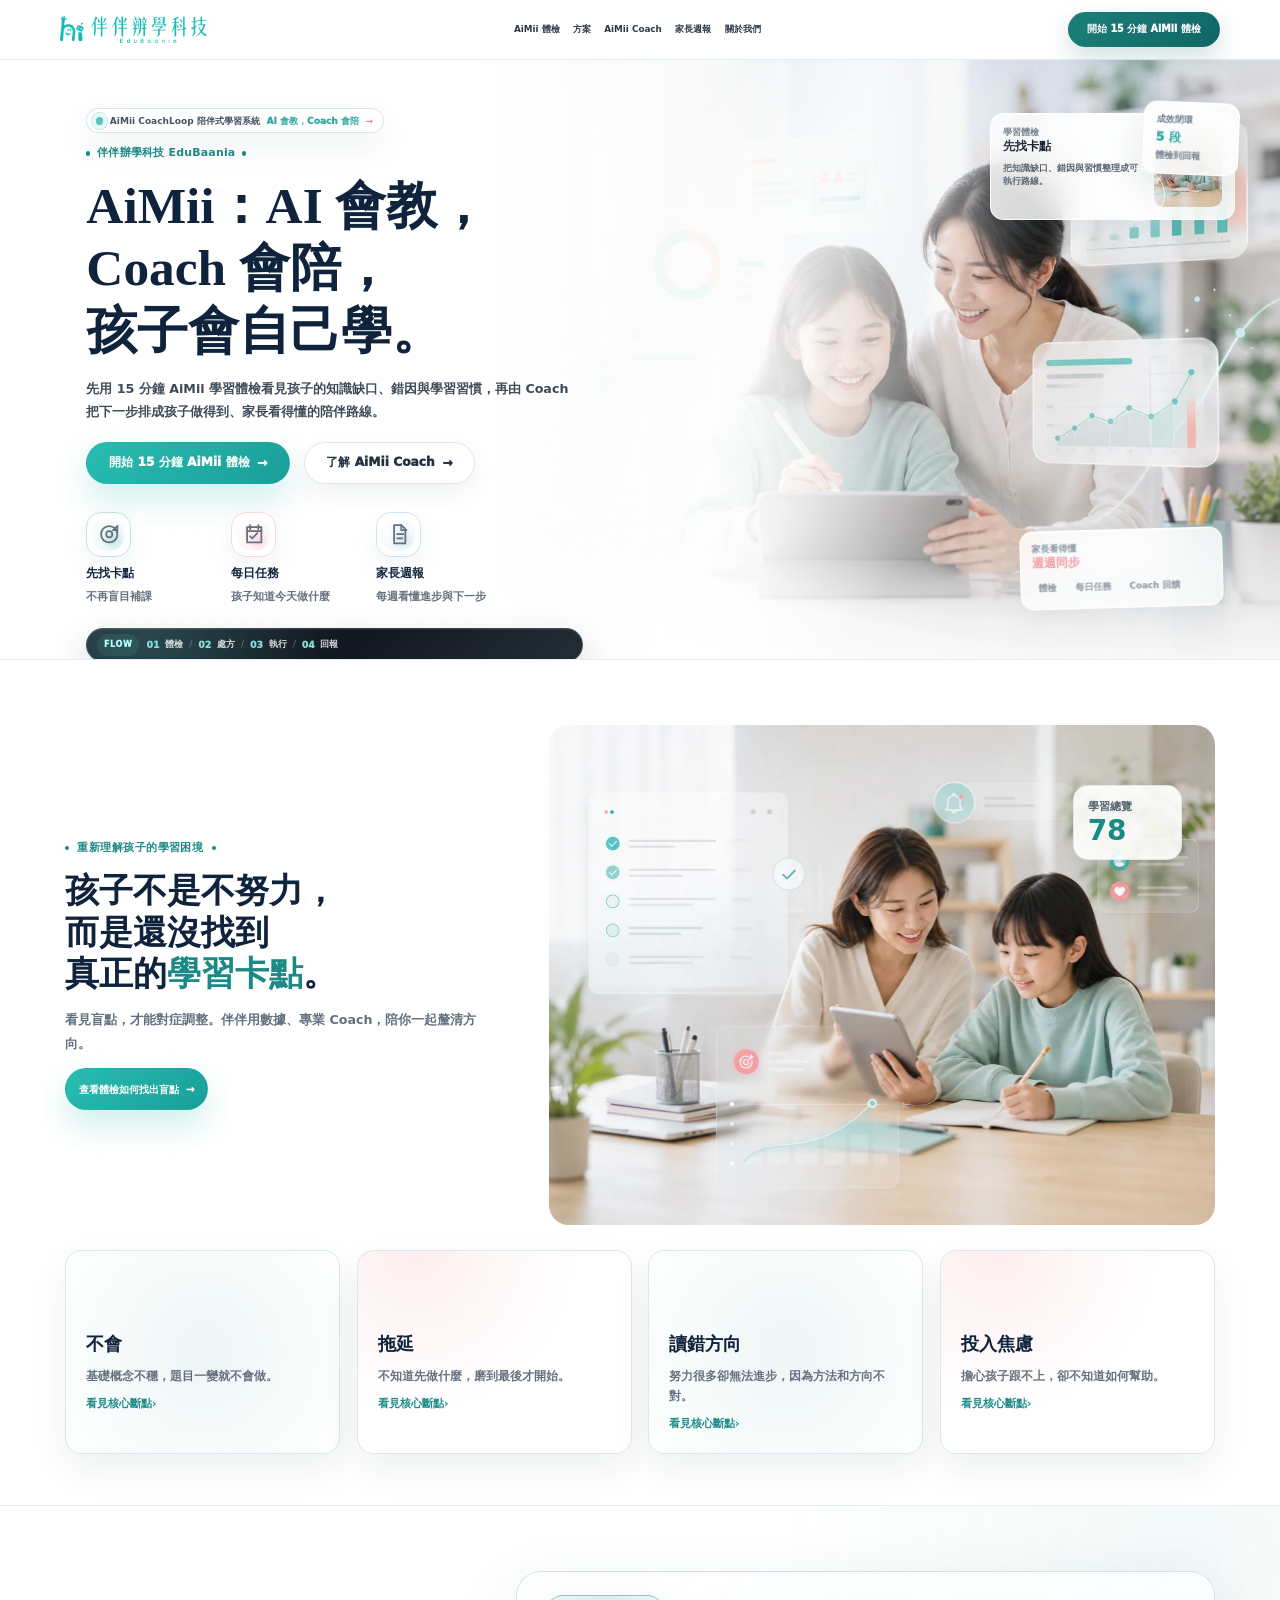
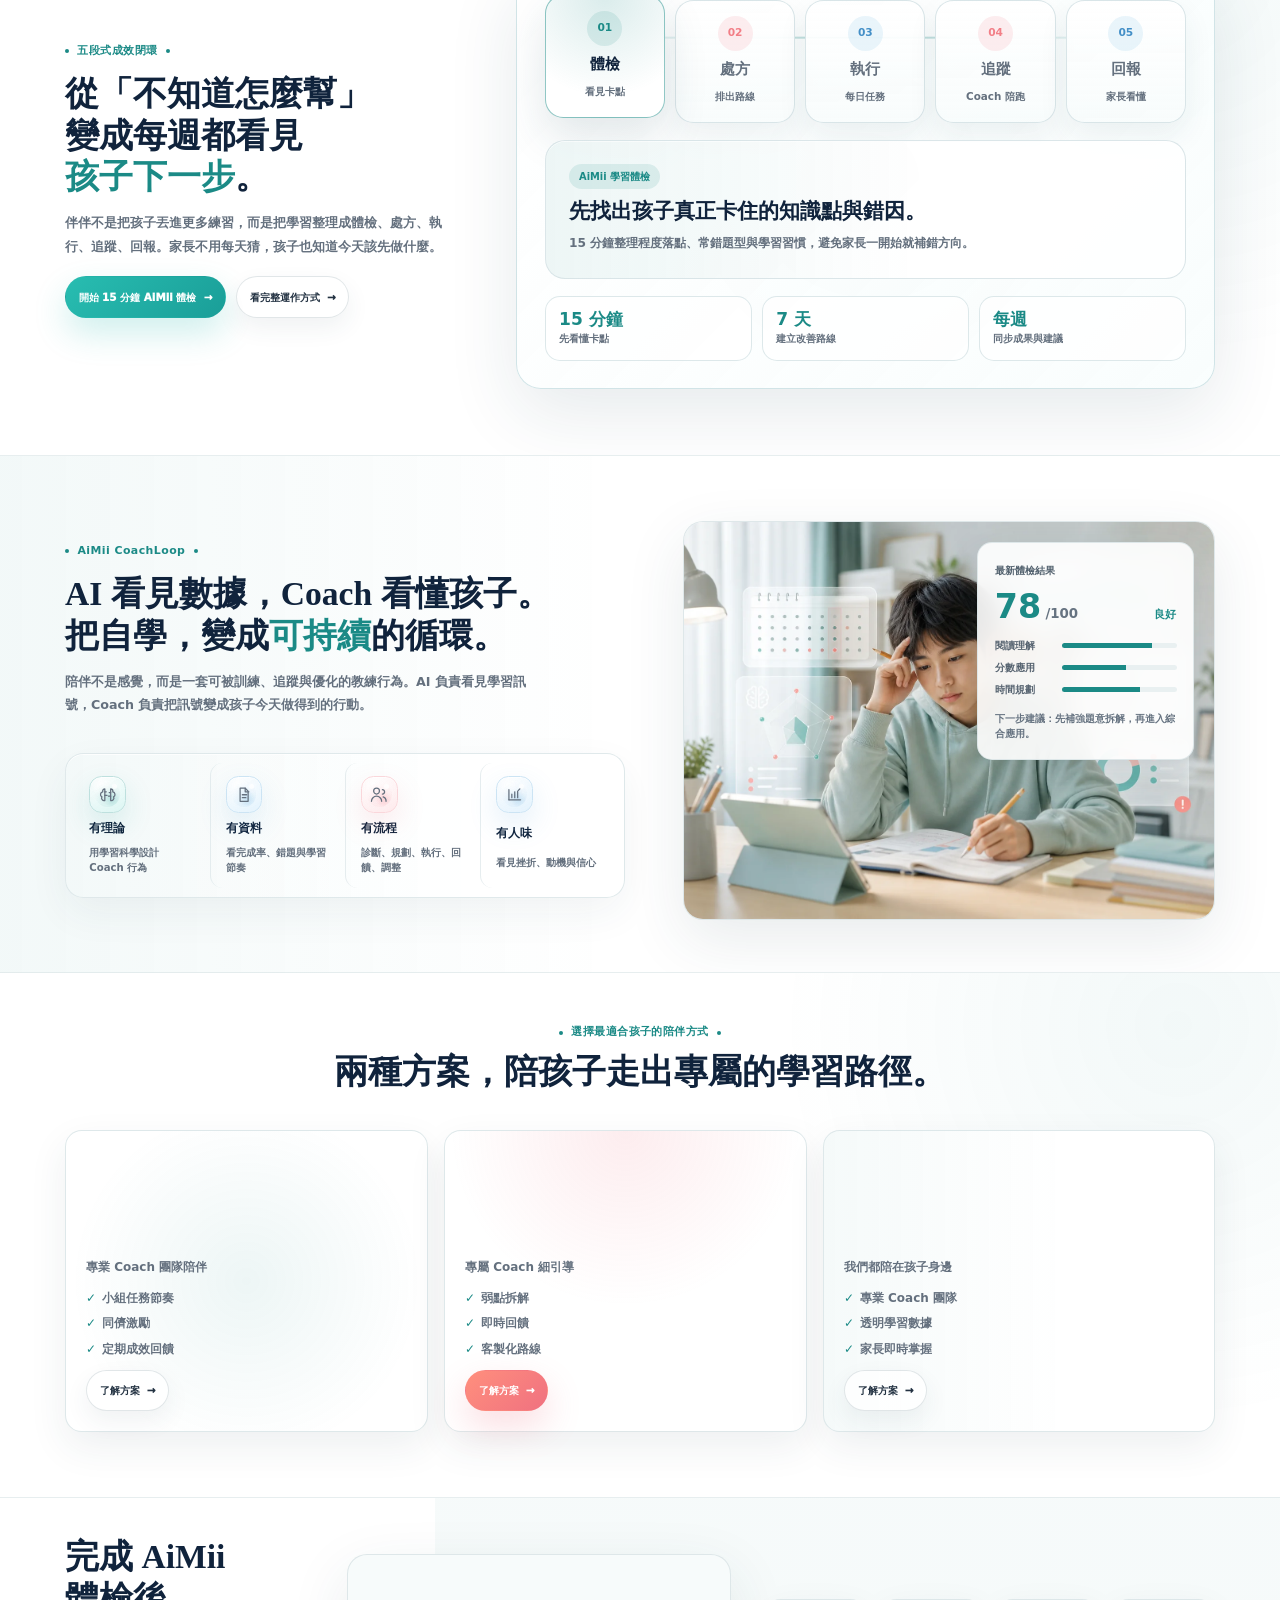
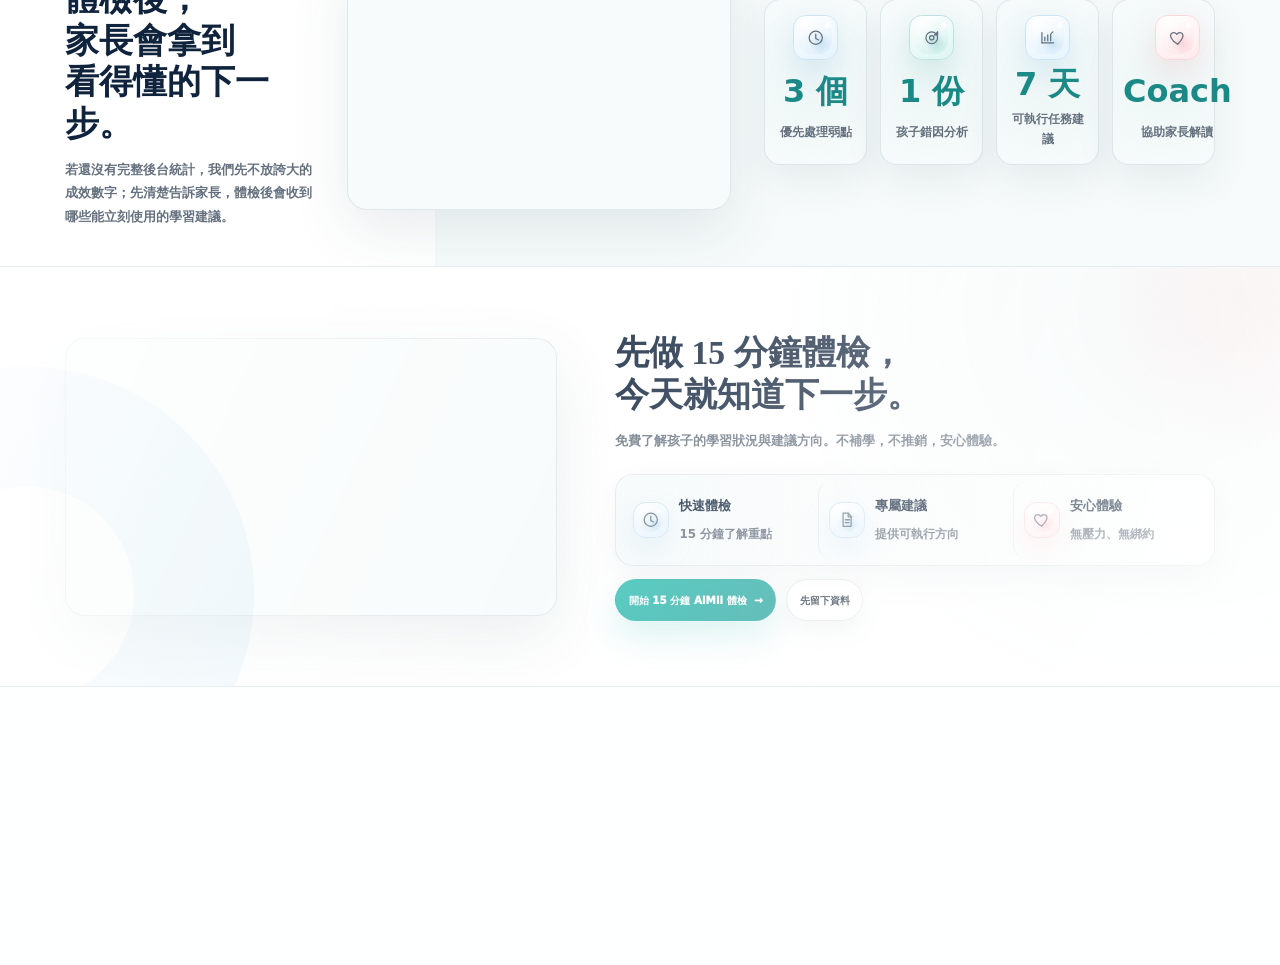
==== commit 52d2c51d: "Update coach page role sections" ====
--- a/index.html
+++ b/index.html
@@ -18,9 +18,9 @@
   <meta name="twitter:description" content="伴伴辦學科技 EduBaania 打造 AiMii CoachLoop，先用 15 分鐘 AiMii 學習體檢看懂孩子卡點，再由 Coach 陪孩子走下去。" />
   <meta name="twitter:image" content="https://edubaania.com/assets/optimized/home/hero-learning-os.webp" />
   <link rel="icon" type="image/png" href="assets/hero/logo.png" />
-  <link rel="stylesheet" href="styles.css?v=20260626director" />
+  <link rel="stylesheet" href="styles.css?v=20260626fiveroles1" />
   <script type="application/ld+json">[{"@context":"https://schema.org","@type":"Organization","name":"伴伴辦學科技 EduBaania","alternateName":"EduBaania","url":"https://edubaania.com/","logo":"https://edubaania.com/assets/hero/logo.png","sameAs":[]},{"@context":"https://schema.org","@type":"WebPage","name":"AiMii｜AI 會教，Coach 會陪，孩子會自己學","description":"伴伴辦學科技 EduBaania 打造 AiMii CoachLoop，先用 15 分鐘 AiMii 學習體檢看懂孩子卡點，再由 Coach 陪孩子走下去。","url":"https://edubaania.com/","inLanguage":"zh-Hant","isPartOf":{"@type":"WebSite","name":"伴伴辦學 EduBaania","url":"https://edubaania.com/"}}]</script>
-  <script src="static.js?v=20260626director" defer></script>
+  <script src="static.js?v=20260626fiveroles1" defer></script>
 </head>
 <body>
   <a class="skip-link" href="#main-content">跳到主要內容</a>
--- a/styles.css
+++ b/styles.css
@@ -18478,6 +18478,305 @@
   line-height: 1.55;
 }
 
+.coach-theory-section {
+  background:
+    linear-gradient(180deg, rgba(255, 255, 255, 0), rgba(243, 251, 251, 0.58) 48%, rgba(255, 255, 255, 0));
+}
+
+.coach-theory-shell {
+  max-width: 1480px;
+  gap: clamp(18px, 2vw, 28px);
+  padding: clamp(28px, 3.8vw, 54px) clamp(28px, 4.2vw, 64px) clamp(24px, 3vw, 42px);
+  border-color: rgba(205, 229, 231, 0.82);
+  border-radius: 40px;
+  background:
+    radial-gradient(circle at 86% 4%, rgba(231, 246, 241, 0.86), transparent 36%),
+    linear-gradient(135deg, rgba(255, 255, 255, 0.98), rgba(248, 253, 253, 0.96));
+  overflow: hidden;
+}
+
+.coach-method-hero {
+  display: grid;
+  grid-template-columns: minmax(580px, 0.92fr) minmax(620px, 1fr);
+  gap: clamp(28px, 4vw, 64px);
+  align-items: center;
+}
+
+.coach-method-copy {
+  position: relative;
+  z-index: 2;
+  display: grid;
+  gap: clamp(14px, 1.5vw, 20px);
+  align-content: center;
+}
+
+.coach-method-pill {
+  width: fit-content;
+  min-height: 40px;
+  padding: 0 22px;
+  display: inline-flex;
+  align-items: center;
+  border: 1px solid rgba(187, 223, 225, 0.92);
+  border-radius: 999px;
+  color: #079f95;
+  background: rgba(255, 255, 255, 0.82);
+  box-shadow: 0 16px 40px rgba(40, 106, 112, 0.08);
+  font-weight: 920;
+}
+
+.coach-method-copy h2 {
+  max-width: 760px;
+  margin: 0;
+  color: #10243d;
+  font-size: clamp(3rem, 3.65vw, 4.35rem);
+  line-height: 1.18;
+  letter-spacing: 0;
+  word-break: keep-all;
+  overflow-wrap: normal;
+}
+
+.coach-method-copy p {
+  max-width: 690px;
+  margin: 0;
+  color: #52606f;
+  font-size: clamp(1rem, 1.06vw, 1.1rem);
+  font-weight: 760;
+  line-height: 1.82;
+}
+
+.coach-method-photo {
+  position: relative;
+  display: grid;
+  place-items: center;
+  min-height: 282px;
+  margin: 0;
+}
+
+.coach-method-photo img {
+  width: min(100%, 760px);
+  height: auto;
+  display: block;
+  filter: drop-shadow(0 28px 48px rgba(51, 75, 82, 0.08));
+}
+
+.coach-method-statement {
+  display: flex;
+  width: min(820px, 68%);
+  min-height: 66px;
+  align-items: center;
+  justify-content: center;
+  gap: 18px;
+  margin: clamp(16px, 1.6vw, 26px) auto 0;
+  border: 1px solid rgba(246, 190, 195, 0.74);
+  border-radius: 999px;
+  color: #10243d;
+  background: linear-gradient(90deg, rgba(255, 247, 248, 0.94), rgba(255, 255, 255, 0.9));
+  box-shadow: 0 18px 46px rgba(242, 127, 135, 0.08);
+}
+
+.coach-method-statement img {
+  width: 48px;
+  height: auto;
+}
+
+.coach-method-statement strong {
+  font-size: clamp(1.25rem, 1.9vw, 2rem);
+  letter-spacing: 0;
+}
+
+.coach-method-theories {
+  display: grid;
+  grid-template-columns: repeat(5, minmax(0, 1fr));
+  gap: clamp(14px, 1.6vw, 20px);
+}
+
+.coach-method-theories article {
+  display: grid;
+  grid-template-rows: auto auto auto 1fr;
+  min-height: 282px;
+  padding: 20px 20px 12px;
+  border: 1px solid rgba(219, 232, 234, 0.82);
+  border-radius: 20px;
+  background: rgba(255, 255, 255, 0.84);
+  box-shadow:
+    0 22px 60px rgba(47, 76, 86, 0.08),
+    inset 0 1px 0 rgba(255, 255, 255, 0.92);
+  overflow: hidden;
+}
+
+.coach-method-theories article > div {
+  display: flex;
+  align-items: center;
+  gap: 10px;
+  color: #079f95;
+  font-weight: 920;
+}
+
+.coach-method-theories article > div img {
+  width: 44px;
+  height: 44px;
+  object-fit: contain;
+}
+
+.coach-method-theories h3 {
+  margin: 12px 0 8px;
+  color: #10243d;
+  font-size: clamp(1rem, 1.08vw, 1.18rem);
+  line-height: 1.35;
+}
+
+.coach-method-theories p {
+  margin: 0;
+  color: #566575;
+  font-size: clamp(0.82rem, 0.9vw, 0.94rem);
+  font-weight: 730;
+  line-height: 1.68;
+}
+
+.coach-method-theories figure {
+  align-self: end;
+  margin: 8px -10px 0;
+  text-align: center;
+}
+
+.coach-method-theories figure img {
+  max-width: 100%;
+  height: auto;
+  object-fit: contain;
+}
+
+.coach-method-loop {
+  display: grid;
+  grid-template-columns: minmax(360px, 0.38fr) minmax(0, 1fr);
+  gap: clamp(20px, 2.4vw, 34px);
+  align-items: stretch;
+  padding: clamp(20px, 2.4vw, 30px);
+  border: 1px solid rgba(178, 226, 226, 0.86);
+  border-radius: 30px;
+  background:
+    radial-gradient(circle at 8% 80%, rgba(80, 197, 187, 0.14), transparent 30%),
+    linear-gradient(135deg, rgba(245, 253, 252, 0.96), rgba(255, 255, 255, 0.9));
+}
+
+.coach-method-loop-intro {
+  position: relative;
+  display: grid;
+  align-content: center;
+  min-height: 300px;
+  padding: 10px 24px 10px 8px;
+}
+
+.coach-method-loop-intro span {
+  color: #079f95;
+  font-weight: 920;
+}
+
+.coach-method-loop-intro h3 {
+  margin: 8px 0 12px;
+  color: #10243d;
+  font-size: clamp(1.9rem, 2.1vw, 2.45rem);
+  line-height: 1.18;
+  letter-spacing: 0;
+}
+
+.coach-method-loop-intro p {
+  max-width: 340px;
+  margin: 0;
+  color: #536271;
+  font-weight: 760;
+  line-height: 1.8;
+}
+
+.coach-method-loop-intro img {
+  width: 76px;
+  height: auto;
+  margin-top: 20px;
+}
+
+.coach-method-steps {
+  position: relative;
+  display: grid;
+  grid-template-columns: repeat(6, minmax(0, 1fr));
+  gap: clamp(12px, 1.15vw, 18px);
+  align-items: stretch;
+  margin: 0;
+  padding: 0;
+  list-style: none;
+  counter-reset: coach-method-step;
+}
+
+.coach-method-steps li {
+  position: relative;
+  display: grid;
+  grid-template-rows: auto auto auto 1fr;
+  justify-items: center;
+  min-height: 300px;
+  padding: 18px 14px 16px;
+  border: 1px solid rgba(211, 232, 234, 0.9);
+  border-radius: 20px;
+  background: rgba(255, 255, 255, 0.86);
+  box-shadow: 0 18px 40px rgba(39, 79, 86, 0.07);
+  text-align: center;
+  align-content: start;
+}
+
+.coach-method-steps li::before {
+  counter-increment: coach-method-step;
+  content: counter(coach-method-step);
+  display: grid;
+  place-items: center;
+  width: 42px;
+  height: 42px;
+  margin-bottom: 14px;
+  border-radius: 50%;
+  color: #fff;
+  background: linear-gradient(135deg, #57c8bf, #8be0d8);
+  font-size: 1rem;
+  font-weight: 920;
+  box-shadow: 0 12px 26px rgba(60, 190, 181, 0.18);
+}
+
+.coach-method-steps li:not(:last-child)::after {
+  content: "→";
+  position: absolute;
+  top: 50%;
+  right: -18px;
+  z-index: 2;
+  color: #079f95;
+  font-size: 1.45rem;
+  font-weight: 900;
+  transform: translateY(-50%);
+}
+
+.coach-method-steps strong {
+  color: #10243d;
+  font-size: clamp(1rem, 1.02vw, 1.14rem);
+  line-height: 1.2;
+}
+
+.coach-method-steps span {
+  margin-top: 6px;
+  color: #596879;
+  font-size: 0.88rem;
+  font-weight: 860;
+}
+
+.coach-method-steps p {
+  align-self: start;
+  margin: 18px 0 12px;
+  color: #667483;
+  font-size: 0.82rem;
+  font-weight: 720;
+  line-height: 1.55;
+}
+
+.coach-method-steps img {
+  align-self: end;
+  max-width: 88px;
+  height: auto;
+  object-fit: contain;
+}
+
 .coach-reference-shell {
   position: relative;
   display: grid;
@@ -18625,6 +18924,36 @@
   margin: 0;
 }
 
+.page-coach .coach-five-roles-section {
+  width: min(100%, 1800px);
+  margin-inline: auto;
+  padding: clamp(18px, 2.4vw, 34px);
+  border: 1px solid rgba(71, 184, 176, 0.18);
+  border-radius: clamp(24px, 2.6vw, 34px);
+  background:
+    radial-gradient(circle at 16% 22%, rgba(226, 248, 246, 0.78), transparent 34%),
+    linear-gradient(135deg, rgba(255, 255, 255, 0.94), rgba(255, 250, 244, 0.8));
+  box-shadow:
+    0 28px 76px rgba(46, 74, 90, 0.09),
+    inset 0 1px 0 rgba(255, 255, 255, 0.92);
+}
+
+.page-coach .coach-five-roles-showcase {
+  margin: 0;
+  overflow: hidden;
+  border-radius: clamp(16px, 1.7vw, 24px);
+  background: #fffdf9;
+  box-shadow: 0 18px 48px rgba(78, 61, 45, 0.1);
+}
+
+.page-coach .coach-five-roles-showcase img {
+  display: block;
+  width: 100%;
+  height: auto;
+  aspect-ratio: 1916 / 821;
+  object-fit: contain;
+}
+
 .coach-ref-role-card {
   min-height: 292px;
   padding: 0 16px 22px;
@@ -18780,17 +19109,28 @@
 
 .coach-role-triad .coach-dual-photo {
   min-height: 220px;
+  aspect-ratio: 16 / 9;
+}
+
+.coach-role-triad .coach-dual-photo img {
+  height: 100%;
+  object-fit: cover;
 }
 
 .coach-dual-copy {
   display: grid;
+  grid-template-columns: auto minmax(0, 1fr);
   align-content: center;
+  align-items: center;
   justify-items: start;
-  gap: 10px;
+  column-gap: 16px;
+  row-gap: 12px;
   min-width: 0;
 }
 
 .coach-dual-copy .icon {
+  grid-column: 1;
+  grid-row: 1;
   width: 50px;
   height: 50px;
   border-radius: 16px;
@@ -18798,11 +19138,13 @@
 }
 
 .coach-dual-copy h2 {
-  margin: 4px 0 0;
+  grid-column: 2;
+  grid-row: 1;
+  margin: 0;
   color: var(--teal-strong);
-  font-size: clamp(1.55rem, 2vw, 2.05rem);
-  line-height: 1.25;
-  letter-spacing: 0.08em;
+  font-size: clamp(1.48rem, 1.8vw, 1.95rem);
+  line-height: 1.12;
+  letter-spacing: 0.035em;
 }
 
 .coach-dual-card.coral h2 {
@@ -18814,10 +19156,15 @@
 }
 
 .coach-dual-copy p {
+  grid-column: 1 / -1;
   margin: 0 0 4px;
   color: #3d4652;
   font-size: clamp(0.98rem, 1.1vw, 1.08rem);
   font-weight: 880;
+}
+
+.coach-dual-copy .coach-check-list {
+  grid-column: 1 / -1;
 }
 
 .coach-check-list {
@@ -19000,6 +19347,228 @@
 
 .page-coach .coach-flow-arrow {
   margin-top: 44px;
+}
+
+.page-coach .coach-flow-shell {
+  grid-template-columns: minmax(240px, 300px) minmax(0, 1fr);
+  gap: clamp(20px, 2.4vw, 34px);
+  align-items: center;
+  padding: clamp(24px, 2.8vw, 36px);
+  border-color: rgba(203, 228, 230, 0.88);
+  border-radius: 28px;
+  background:
+    radial-gradient(circle at 7% 52%, rgba(91, 205, 196, 0.16), transparent 250px),
+    linear-gradient(105deg, rgba(250, 254, 253, 0.98) 0%, rgba(255, 255, 255, 0.96) 48%, rgba(255, 251, 246, 0.92) 100%);
+  box-shadow:
+    0 30px 88px rgba(38, 79, 88, 0.08),
+    inset 0 1px 0 rgba(255, 255, 255, 0.94);
+}
+
+.page-coach .coach-flow-intro {
+  min-height: 250px;
+  padding: 10px clamp(18px, 2vw, 28px);
+  border-right: 1px solid rgba(205, 226, 229, 0.86);
+}
+
+.page-coach .coach-flow-intro .icon {
+  width: 64px;
+  height: 64px;
+  border: 1px solid rgba(88, 197, 189, 0.34);
+  color: #0aa69b;
+  background:
+    radial-gradient(circle at 44% 34%, rgba(255, 255, 255, 0.98), rgba(235, 250, 249, 0.72));
+  box-shadow: 0 18px 42px rgba(54, 178, 170, 0.12);
+}
+
+.page-coach .coach-flow-intro h2 {
+  color: #14253d;
+  font-size: clamp(2.05rem, 2.65vw, 3.15rem);
+  line-height: 1.16;
+}
+
+.page-coach .coach-flow-intro p {
+  max-width: 13em;
+  color: #667484;
+  font-size: 1rem;
+  line-height: 1.7;
+}
+
+.page-coach .coach-flow-track-clean {
+  display: grid;
+  grid-template-columns: repeat(5, minmax(130px, 1fr));
+  gap: clamp(14px, 1.45vw, 22px);
+  align-items: stretch;
+  margin: 0;
+}
+
+.page-coach .coach-flow-track-clean .coach-flow-arrow {
+  display: none;
+}
+
+.page-coach .coach-flow-track-clean .coach-flow-card {
+  position: relative;
+  display: grid;
+  grid-template-rows: auto auto auto 1fr;
+  justify-items: center;
+  min-height: 236px;
+  padding: 20px 18px 18px;
+  border: 1px solid rgba(213, 231, 233, 0.98);
+  border-radius: 24px;
+  background:
+    linear-gradient(180deg, rgba(255, 255, 255, 0.96), rgba(249, 253, 253, 0.9));
+  box-shadow:
+    0 20px 48px rgba(31, 73, 82, 0.08),
+    inset 0 1px 0 rgba(255, 255, 255, 0.96);
+  overflow: visible;
+}
+
+.page-coach .coach-flow-track-clean .coach-flow-card:not(:last-of-type)::after {
+  content: "";
+  position: absolute;
+  top: 50%;
+  right: calc(clamp(14px, 1.45vw, 22px) * -1);
+  z-index: 3;
+  width: clamp(14px, 1.45vw, 22px);
+  height: 2px;
+  background: linear-gradient(90deg, rgba(10, 166, 155, 0.25), rgba(10, 166, 155, 0.72));
+  transform: translateY(-50%);
+}
+
+.page-coach .coach-flow-track-clean .coach-flow-card:not(:last-of-type)::before {
+  content: "";
+  position: absolute;
+  top: 50%;
+  right: calc(clamp(14px, 1.45vw, 22px) * -1 - 2px);
+  z-index: 4;
+  width: 8px;
+  height: 8px;
+  border-top: 2px solid rgba(10, 166, 155, 0.72);
+  border-right: 2px solid rgba(10, 166, 155, 0.72);
+  transform: translateY(-50%) rotate(45deg);
+}
+
+.page-coach .coach-flow-track-clean .coach-flow-card > span:first-child {
+  display: grid;
+  place-items: center;
+  width: 44px;
+  height: 44px;
+  margin: 0 0 14px;
+  border-radius: 999px;
+  color: #fff;
+  background: linear-gradient(135deg, #32beb4, #88ded8);
+  box-shadow: 0 14px 28px rgba(52, 190, 180, 0.2);
+  font-size: 0.98rem;
+  font-weight: 920;
+}
+
+.page-coach .coach-flow-track-clean .coach-flow-card.coral > span:first-child {
+  background: linear-gradient(135deg, #f27f87, #ffbdc1);
+}
+
+.page-coach .coach-flow-track-clean .coach-flow-card.sky > span:first-child {
+  background: linear-gradient(135deg, #56aee0, #a7ddf7);
+}
+
+.page-coach .coach-flow-track-clean .coach-flow-card.sand > span:first-child {
+  background: linear-gradient(135deg, #c99555, #ead4ad);
+}
+
+.page-coach .coach-flow-track-clean .coach-flow-icon {
+  width: 70px;
+  height: 70px;
+  margin: 0 0 14px;
+  border: 1px solid rgba(88, 197, 189, 0.28);
+  border-radius: 50%;
+  color: #0aa69b;
+  background:
+    radial-gradient(circle at 50% 38%, rgba(255, 255, 255, 0.98), rgba(233, 250, 249, 0.9));
+  box-shadow:
+    0 16px 34px rgba(46, 144, 142, 0.1),
+    inset 0 0 0 10px rgba(255, 255, 255, 0.58);
+}
+
+.page-coach .coach-flow-track-clean .coach-flow-icon svg {
+  width: 40px;
+  height: 40px;
+  fill: none;
+  stroke: currentColor;
+  stroke-width: 2.6;
+  stroke-linecap: round;
+  stroke-linejoin: round;
+}
+
+.page-coach .coach-flow-track-clean .coach-flow-icon.coral {
+  color: #f27f87;
+  border-color: rgba(242, 127, 135, 0.28);
+  background: radial-gradient(circle at 50% 38%, rgba(255, 255, 255, 0.98), rgba(255, 240, 242, 0.92));
+}
+
+.page-coach .coach-flow-track-clean .coach-flow-icon.sky {
+  color: #56aee0;
+  border-color: rgba(86, 174, 224, 0.28);
+  background: radial-gradient(circle at 50% 38%, rgba(255, 255, 255, 0.98), rgba(237, 248, 255, 0.94));
+}
+
+.page-coach .coach-flow-track-clean .coach-flow-icon.sand {
+  color: #b88645;
+  border-color: rgba(201, 149, 85, 0.28);
+  background: radial-gradient(circle at 50% 38%, rgba(255, 255, 255, 0.98), rgba(255, 247, 237, 0.94));
+}
+
+.page-coach .coach-flow-track-clean .coach-flow-card h3 {
+  margin: 0 0 8px;
+  color: #14253d;
+  font-size: clamp(1.02rem, 1.06vw, 1.16rem);
+  font-weight: 920;
+  line-height: 1.24;
+}
+
+.page-coach .coach-flow-track-clean .coach-flow-card.teal h3 {
+  color: #0aa69b;
+}
+
+.page-coach .coach-flow-track-clean .coach-flow-card.coral h3 {
+  color: #f27f87;
+}
+
+.page-coach .coach-flow-track-clean .coach-flow-card.sky h3 {
+  color: #56aee0;
+}
+
+.page-coach .coach-flow-track-clean .coach-flow-card.sand h3 {
+  color: #b88645;
+}
+
+.page-coach .coach-flow-track-clean .coach-flow-card p {
+  max-width: 9.5em;
+  margin: 0 auto;
+  color: #607080;
+  font-size: 0.82rem;
+  font-weight: 760;
+  line-height: 1.62;
+}
+
+.page-coach .coach-flow-showcase {
+  width: min(100%, var(--content-max));
+  margin: 0 auto;
+  padding: clamp(8px, 1vw, 14px);
+  border: 1px solid rgba(203, 228, 230, 0.86);
+  border-radius: clamp(22px, 2.5vw, 36px);
+  background:
+    radial-gradient(circle at 12% 18%, rgba(88, 197, 189, 0.11), transparent 260px),
+    linear-gradient(135deg, rgba(255, 255, 255, 0.98), rgba(249, 253, 253, 0.94));
+  box-shadow:
+    0 24px 70px rgba(35, 80, 89, 0.08),
+    inset 0 1px 0 rgba(255, 255, 255, 0.95);
+  overflow: hidden;
+}
+
+.page-coach .coach-flow-showcase img {
+  display: block;
+  width: 100%;
+  height: auto;
+  aspect-ratio: 2172 / 724;
+  border-radius: clamp(18px, 2vw, 28px);
 }
 
 .coach-reassure-grid {
@@ -19264,6 +19833,39 @@
 }
 
 @media (max-width: 1023px) {
+  .coach-method-hero {
+    grid-template-columns: 1fr;
+  }
+
+  .coach-method-photo {
+    min-height: 0;
+  }
+
+  .coach-method-statement {
+    width: 100%;
+  }
+
+  .coach-method-theories {
+    grid-template-columns: repeat(2, minmax(0, 1fr));
+  }
+
+  .coach-method-loop {
+    grid-template-columns: 1fr;
+  }
+
+  .coach-method-loop-intro {
+    min-height: auto;
+    padding: 0;
+  }
+
+  .coach-method-steps {
+    grid-template-columns: repeat(3, minmax(0, 1fr));
+  }
+
+  .coach-method-steps li:not(:last-child)::after {
+    display: none;
+  }
+
   .coach-theory-grid {
     grid-template-columns: repeat(2, minmax(0, 1fr));
   }
@@ -19311,6 +19913,22 @@
     border-right: 0;
     border-bottom: 1px solid rgba(218, 200, 176, 0.62);
   }
+
+  .page-coach .coach-flow-intro {
+    min-height: auto;
+    padding: 0 0 20px;
+    border-right: 0;
+    border-bottom-color: rgba(205, 226, 229, 0.86);
+  }
+
+  .page-coach .coach-flow-track-clean {
+    grid-template-columns: repeat(3, minmax(0, 1fr));
+  }
+
+  .page-coach .coach-flow-track-clean .coach-flow-card::before,
+  .page-coach .coach-flow-track-clean .coach-flow-card::after {
+    content: none;
+  }
 }
 
 @media (max-width: 900px) {
@@ -19319,6 +19937,56 @@
     border-radius: 24px;
   }
 
+  .coach-method-copy h2 {
+    font-size: clamp(2.3rem, 11vw, 3.3rem);
+  }
+
+  .coach-method-copy p {
+    font-size: 0.98rem;
+    line-height: 1.75;
+  }
+
+  .coach-method-statement {
+    min-height: auto;
+    justify-content: flex-start;
+    padding: 14px 18px;
+    border-radius: 24px;
+  }
+
+  .coach-method-statement img {
+    width: 38px;
+  }
+
+  .coach-method-statement strong {
+    font-size: 1.15rem;
+  }
+
+  .coach-method-theories,
+  .coach-method-steps {
+    grid-template-columns: 1fr;
+  }
+
+  .coach-method-theories article {
+    min-height: 0;
+  }
+
+  .coach-method-theories figure img {
+    max-height: 170px;
+  }
+
+  .coach-method-loop {
+    padding: 18px;
+    border-radius: 22px;
+  }
+
+  .coach-method-loop-intro h3 {
+    font-size: clamp(1.65rem, 8vw, 2.25rem);
+  }
+
+  .coach-method-steps li {
+    min-height: 0;
+  }
+
   .coach-theory-grid,
   .coach-loop-method ol {
     grid-template-columns: 1fr;
@@ -19355,6 +20023,10 @@
     grid-template-columns: repeat(2, minmax(0, 1fr));
   }
 
+  .page-coach .coach-flow-track-clean {
+    grid-template-columns: repeat(2, minmax(0, 1fr));
+  }
+
   .coach-flow-arrow {
     display: none;
   }
@@ -19365,6 +20037,32 @@
 }
 
 @media (max-width: 640px) {
+  .coach-theory-shell {
+    gap: 18px;
+    padding: 18px;
+  }
+
+  .coach-method-pill {
+    min-height: 34px;
+    padding-inline: 16px;
+    font-size: 0.9rem;
+  }
+
+  .coach-method-photo img {
+    width: 112%;
+    max-width: none;
+    margin-left: -6%;
+  }
+
+  .coach-method-theories article {
+    padding: 18px 18px 10px;
+    border-radius: 18px;
+  }
+
+  .coach-method-loop-intro img {
+    width: 58px;
+  }
+
   .page-coach .coach-reference-section,
   .page-coach .coach-dual-section,
   .page-coach .coach-flow-section,
@@ -19393,6 +20091,23 @@
     grid-template-columns: 1fr;
   }
 
+  .page-coach .coach-flow-shell {
+    padding: 18px;
+  }
+
+  .page-coach .coach-flow-intro {
+    justify-items: center;
+    text-align: center;
+  }
+
+  .page-coach .coach-flow-intro p {
+    max-width: 100%;
+  }
+
+  .page-coach .coach-flow-track-clean {
+    grid-template-columns: 1fr;
+  }
+
   .page-coach .coach-ref-role-card {
     min-height: 250px;
   }
@@ -19406,7 +20121,7 @@
   }
 
   .page-coach .coach-flow-card {
-    min-height: 220px;
+    min-height: 0;
   }
 
   .coach-flow-photo {
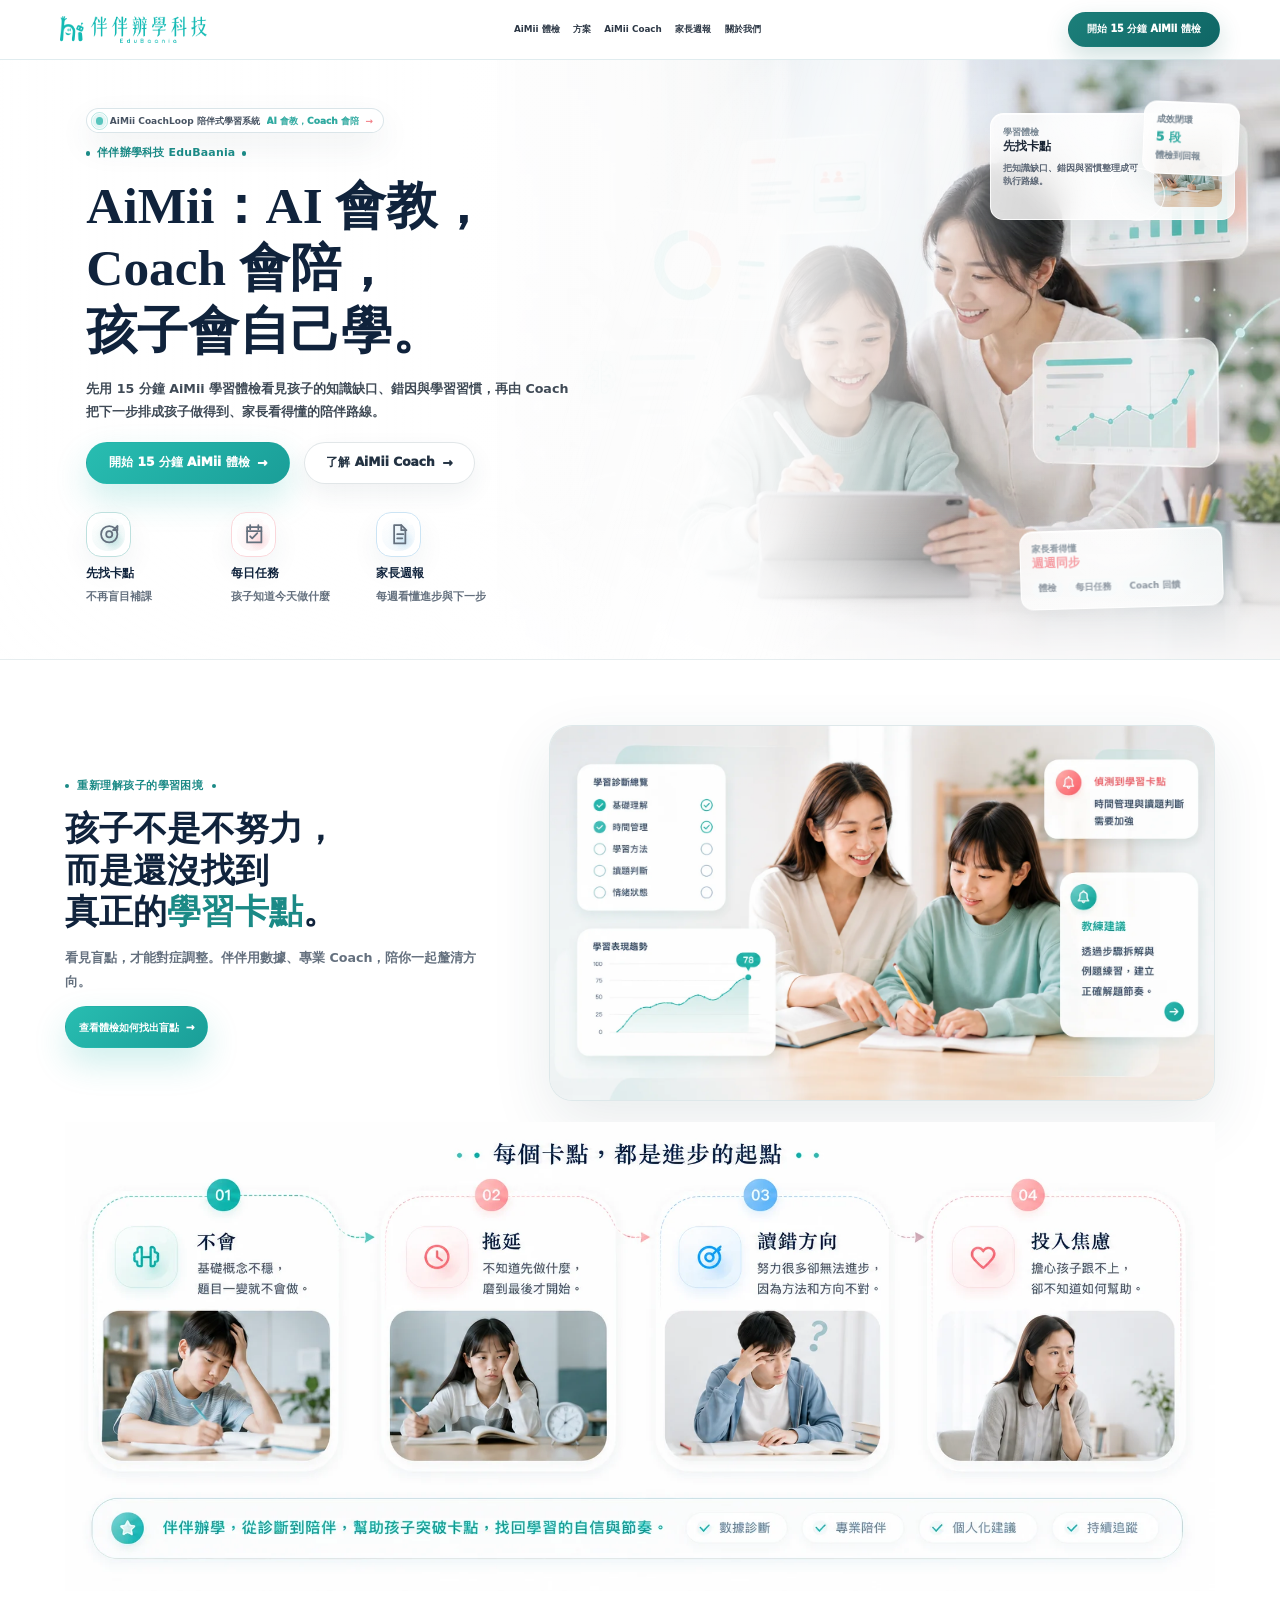
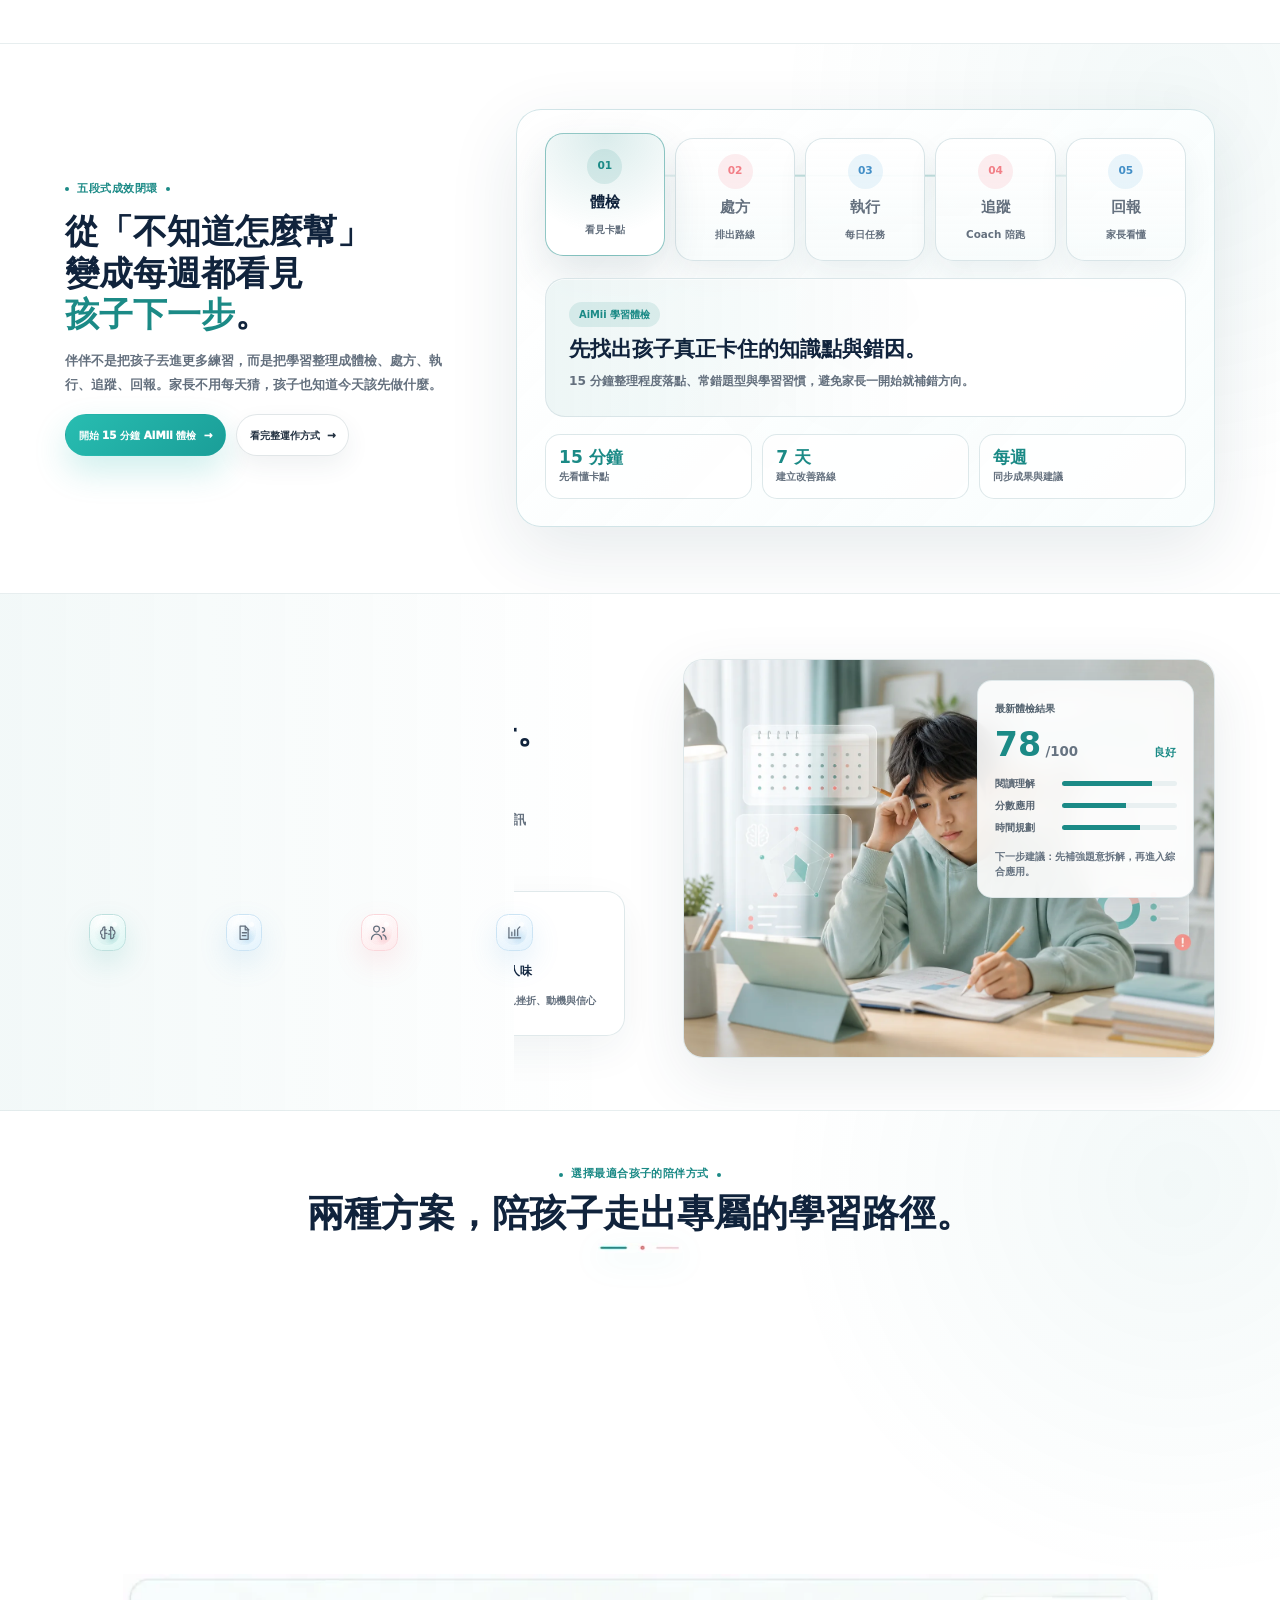
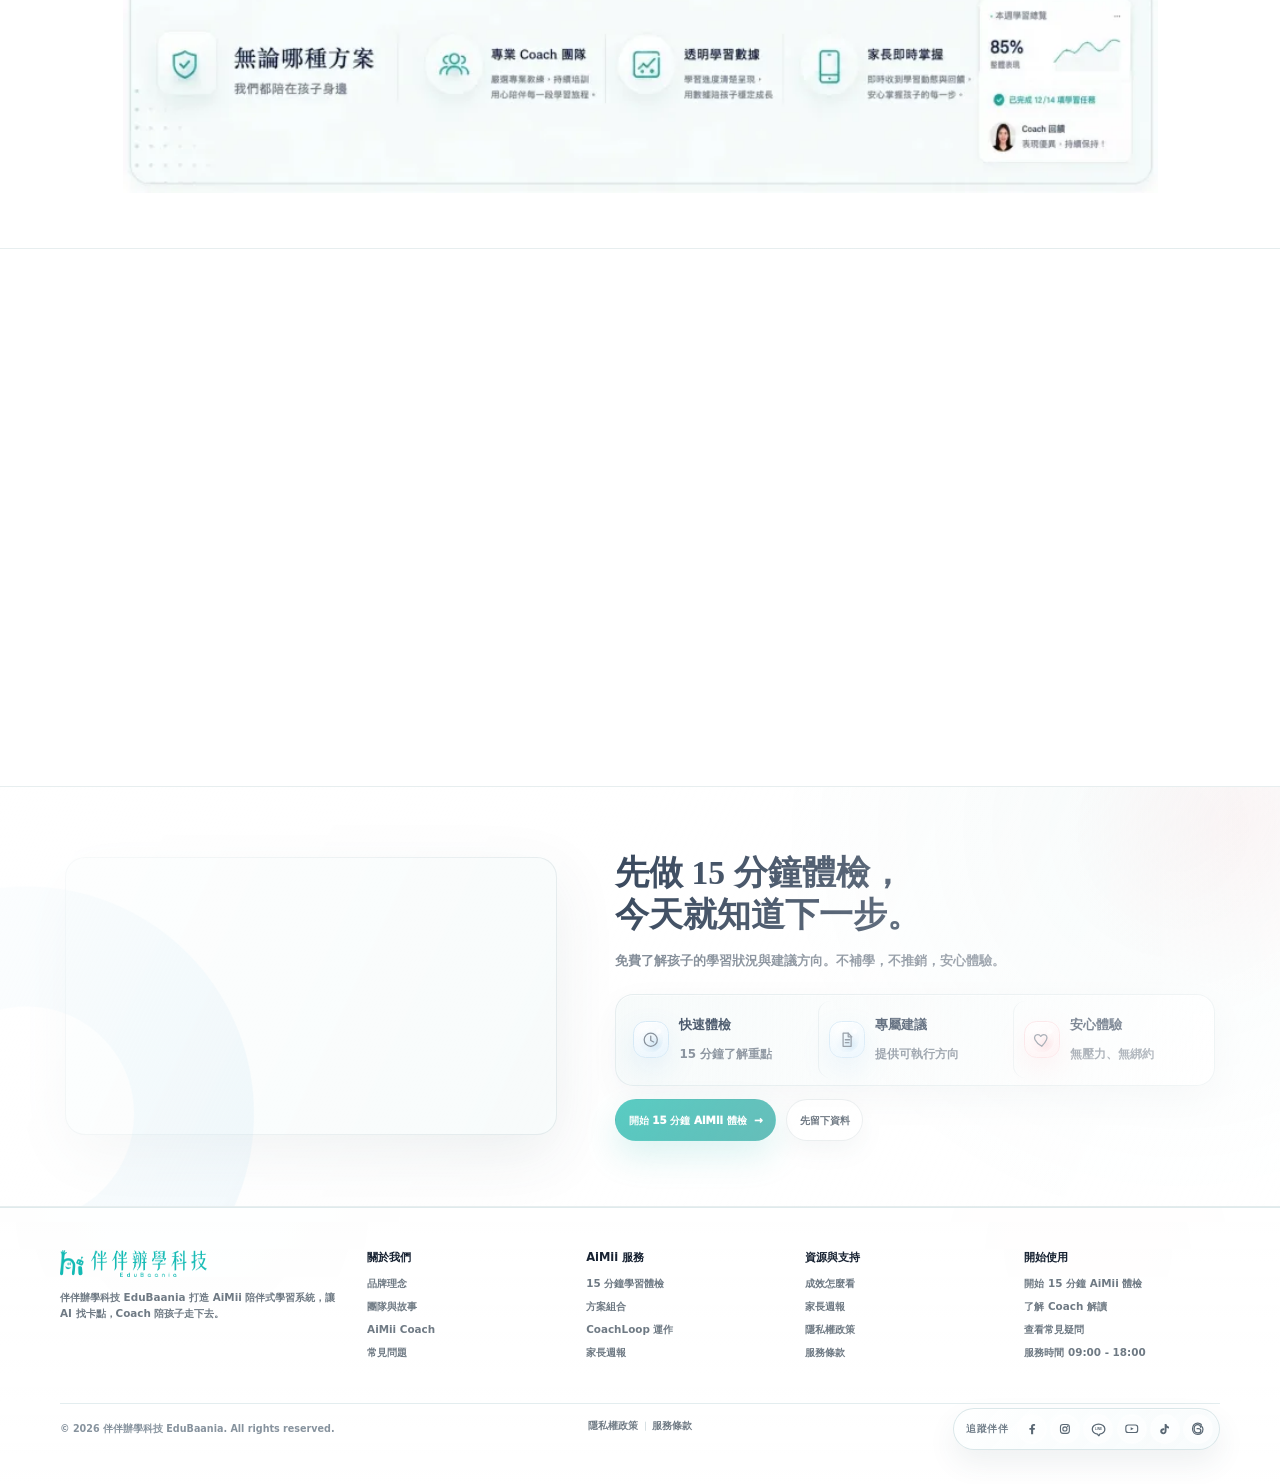
==== commit 4bca9ab8: "Update home visuals and optimize responsive assets" ====
--- a/index.html
+++ b/index.html
@@ -18,9 +18,9 @@
   <meta name="twitter:description" content="伴伴辦學科技 EduBaania 打造 AiMii CoachLoop，先用 15 分鐘 AiMii 學習體檢看懂孩子卡點，再由 Coach 陪孩子走下去。" />
   <meta name="twitter:image" content="https://edubaania.com/assets/optimized/home/hero-learning-os.webp" />
   <link rel="icon" type="image/png" href="assets/hero/logo.png" />
-  <link rel="stylesheet" href="styles.css?v=20260626fiveroles1" />
+  <link rel="stylesheet" href="styles.css?v=20260628proof1" />
   <script type="application/ld+json">[{"@context":"https://schema.org","@type":"Organization","name":"伴伴辦學科技 EduBaania","alternateName":"EduBaania","url":"https://edubaania.com/","logo":"https://edubaania.com/assets/hero/logo.png","sameAs":[]},{"@context":"https://schema.org","@type":"WebPage","name":"AiMii｜AI 會教，Coach 會陪，孩子會自己學","description":"伴伴辦學科技 EduBaania 打造 AiMii CoachLoop，先用 15 分鐘 AiMii 學習體檢看懂孩子卡點，再由 Coach 陪孩子走下去。","url":"https://edubaania.com/","inLanguage":"zh-Hant","isPartOf":{"@type":"WebSite","name":"伴伴辦學 EduBaania","url":"https://edubaania.com/"}}]</script>
-  <script src="static.js?v=20260626fiveroles1" defer></script>
+  <script src="static.js?v=20260628proof1" defer></script>
 </head>
 <body>
   <a class="skip-link" href="#main-content">跳到主要內容</a>
@@ -77,12 +77,6 @@
                     <span>每週看懂進步與下一步</span>
                   </div>
           </div>
-        <div class="hero-flow-command" aria-label="伴伴辦學五段式流程">
-        <span class="hero-flow-kicker">FLOW</span>
-        <div class="hero-flow-track">
-          <span><b>01</b>體檢</span><i aria-hidden="true">/</i><span><b>02</b>處方</span><i aria-hidden="true">/</i><span><b>03</b>執行</span><i aria-hidden="true">/</i><span><b>04</b>回報</span>
-        </div>
-      </div>
       </div>
           <div class="hero-visual">
         <div class="photo-card" data-premium-tilt=""><img src="assets/optimized/home/hero-learning-os.webp" alt="" loading="eager" decoding="async"></div>
@@ -124,34 +118,13 @@
               <p>看見盲點，才能對症調整。伴伴用數據、專業 Coach，陪你一起釐清方向。</p>
               <a class="btn" href="diagnosis/">查看體檢如何找出盲點<span class="btn-arrow" aria-hidden="true">→</span></a>
             </div>
-            <div class="ideal-device-stage" data-premium-tilt="">
-              <figure><img class="" src="assets/optimized/home/product-dashboard.webp" alt="筆電與手機顯示學習體檢總覽" loading="lazy" decoding="async"></figure>
-              <div class="ideal-floating-check">學習總覽<br><strong>78</strong></div>
-            </div>
-          </div>
-          <div class="ideal-pain-grid">
-            <article class="ideal-pain-card " data-premium-tilt="">
-                  <span class="icon" data-icon="brain" aria-hidden="true"><svg viewBox="0 0 24 24"><path d="M8 4a3 3 0 0 0-3 3 3 3 0 0 0 .2 1A3.7 3.7 0 0 0 4 14.9 3.5 3.5 0 0 0 8 20V4Z"></path><path d="M16 4a3 3 0 0 1 3 3 3 3 0 0 1-.2 1 3.7 3.7 0 0 1 1.2 6.9A3.5 3.5 0 0 1 16 20V4Z"></path><path d="M8 8h2M8 13h3M16 9h-2M16 14h-3"></path></svg></span>
-                  <h3>不會</h3>
-                  <p>基礎概念不穩，題目一變就不會做。</p>
-                  <a href="diagnosis/">看見核心斷點<span aria-hidden="true">›</span></a>
-                </article><article class="ideal-pain-card coral" data-premium-tilt="">
-                  <span class="icon coral" data-icon="clock" aria-hidden="true"><svg viewBox="0 0 24 24"><circle cx="12" cy="12" r="9"></circle><path d="M12 7v6l4 2"></path></svg></span>
-                  <h3>拖延</h3>
-                  <p>不知道先做什麼，磨到最後才開始。</p>
-                  <a href="diagnosis/">看見核心斷點<span aria-hidden="true">›</span></a>
-                </article><article class="ideal-pain-card sky" data-premium-tilt="">
-                  <span class="icon sky" data-icon="target" aria-hidden="true"><svg viewBox="0 0 24 24"><circle cx="12" cy="12" r="8"></circle><circle cx="12" cy="12" r="3"></circle><path d="m16 8 4-4"></path><path d="M20 4v4h-4"></path></svg></span>
-                  <h3>讀錯方向</h3>
-                  <p>努力很多卻無法進步，因為方法和方向不對。</p>
-                  <a href="diagnosis/">看見核心斷點<span aria-hidden="true">›</span></a>
-                </article><article class="ideal-pain-card coral" data-premium-tilt="">
-                  <span class="icon coral" data-icon="heart" aria-hidden="true"><svg viewBox="0 0 24 24"><path d="M12 21s-7-4.4-9.2-9.1C1 8.2 3.1 5 6.5 5c2 0 3.4 1.2 4.1 2.5C11.4 6.2 12.8 5 14.8 5c3.4 0 5.5 3.2 3.7 6.9C16.3 16.6 12 21 12 21Z"></path></svg></span>
-                  <h3>投入焦慮</h3>
-                  <p>擔心孩子跟不上，卻不知道如何幫助。</p>
-                  <a href="diagnosis/">看見核心斷點<span aria-hidden="true">›</span></a>
-                </article>
-          </div>
+            <div class="ideal-device-stage ideal-diagnosis-showcase" data-premium-tilt="">
+              <figure><img src="assets/optimized/home/diagnosis-scene-cards.webp" width="1672" height="941" alt="Coach 陪孩子學習，旁邊顯示學習診斷總覽、學習表現趨勢與教練建議" loading="lazy" decoding="async"></figure>
+            </div>
+          </div>
+          <figure class="ideal-pain-showcase" data-premium-tilt="">
+            <img src="assets/optimized/home/pain-points-showcase-wide.webp" width="1962" height="801" alt="每個卡點都是進步的起點：不會、拖延、讀錯方向、投入焦慮" loading="lazy" decoding="async">
+          </figure>
         </div>
       </section>
           <section class="section ideal-home-section ideal-outcome-section" aria-label="五段式成效閉環" style="transition-delay: 35ms;">
@@ -259,64 +232,31 @@
           </div>
         </div>
       </section>
-          <section class="section ideal-home-section ideal-programs-section" aria-label="兩種方案" style="transition-delay: 105ms;">
-        <div class="ideal-shell">
-          <div class="ideal-center-head">
+          <section class="section ideal-home-section ideal-programs-section ideal-programs-showcase-section" aria-label="兩種方案" style="transition-delay: 105ms;">
+        <div class="ideal-shell ideal-programs-showcase-shell">
+          <div class="ideal-center-head ideal-programs-showcase-head">
             <span class="ideal-kicker">選擇最適合孩子的陪伴方式</span>
             <h2>兩種方案，陪孩子走出專屬的學習路徑。</h2>
-          </div>
-          <div class="ideal-plan-grid">
-            <article class="ideal-plan-card " data-premium-tilt="">
-                  <span class="icon" data-icon="users" aria-hidden="true"><svg viewBox="0 0 24 24"><path d="M9 11a4 4 0 1 0 0-8 4 4 0 0 0 0 8Z"></path><path d="M2 21a7 7 0 0 1 14 0"></path><path d="M17 11a3 3 0 1 0 0-6"></path><path d="M18 15a6 6 0 0 1 4 6"></path></svg></span>
-                  <h3>AiMii Coach</h3>
-                  <p>專業 Coach 團隊陪伴</p>
-                  <ul><li>小組任務節奏</li><li>同儕激勵</li><li>定期成效回饋</li></ul>
-                  <a class="btn secondary" href="programs/">了解方案<span class="btn-arrow" aria-hidden="true">→</span></a>
-                </article><article class="ideal-plan-card coral" data-premium-tilt="">
-                  <span class="icon coral" data-icon="heart" aria-hidden="true"><svg viewBox="0 0 24 24"><path d="M12 21s-7-4.4-9.2-9.1C1 8.2 3.1 5 6.5 5c2 0 3.4 1.2 4.1 2.5C11.4 6.2 12.8 5 14.8 5c3.4 0 5.5 3.2 3.7 6.9C16.3 16.6 12 21 12 21Z"></path></svg></span>
-                  <h3>AiMii Live</h3>
-                  <p>專屬 Coach 細引導</p>
-                  <ul><li>弱點拆解</li><li>即時回饋</li><li>客製化路線</li></ul>
-                  <a class="btn coral" href="programs/">了解方案<span class="btn-arrow" aria-hidden="true">→</span></a>
-                </article><article class="ideal-plan-card plain" data-premium-tilt="">
-                  <span class="icon" data-icon="shield" aria-hidden="true"><svg viewBox="0 0 24 24"><path d="M12 3 20 6v6c0 5-3.4 8.1-8 9-4.6-.9-8-4-8-9V6l8-3Z"></path><path d="m8.5 12 2.2 2.2 4.8-5"></path></svg></span>
-                  <h3>無論哪種方案</h3>
-                  <p>我們都陪在孩子身邊</p>
-                  <ul><li>專業 Coach 團隊</li><li>透明學習數據</li><li>家長即時掌握</li></ul>
-                  <a class="btn secondary" href="programs/">了解方案<span class="btn-arrow" aria-hidden="true">→</span></a>
-                </article>
-          </div>
+            <img class="ideal-programs-heading-accent" src="assets/optimized/home/programs-heading-accent.webp" width="100" height="13" alt="" loading="lazy" decoding="async">
+          </div>
+          <div class="ideal-programs-showcase-grid">
+            <a class="ideal-programs-showcase-card" href="programs/" aria-label="了解 AiMii Coach 方案" data-premium-tilt="">
+              <img src="assets/optimized/home/programs-coach-card.webp" srcset="assets/optimized/home/programs-coach-card-720.webp 720w, assets/optimized/home/programs-coach-card-1200.webp 1200w, assets/optimized/home/programs-coach-card.webp 1651w" sizes="(max-width: 767px) calc(100vw - 36px), (max-width: 1919px) 45vw, 760px" width="1651" height="953" alt="AiMii Coach 專業 Coach 團隊陪伴，小組任務節奏、同儕激勵、定期成效回饋。" loading="lazy" decoding="async">
+            </a>
+            <a class="ideal-programs-showcase-card" href="programs/" aria-label="了解 AiMii Live 方案" data-premium-tilt="">
+              <img src="assets/optimized/home/programs-live-card.webp" srcset="assets/optimized/home/programs-live-card-720.webp 720w, assets/optimized/home/programs-live-card-1200.webp 1200w, assets/optimized/home/programs-live-card.webp 1672w" sizes="(max-width: 767px) calc(100vw - 36px), (max-width: 1919px) 45vw, 760px" width="1672" height="941" alt="AiMii Live 專屬 Coach 細引導，弱點拆解、即時回饋、客製化路線。" loading="lazy" decoding="async">
+            </a>
+          </div>
+          <a class="ideal-programs-trust-strip" href="programs/" aria-label="了解伴伴辦學兩種方案都包含的專業陪伴、透明數據與家長回饋">
+            <img src="assets/optimized/home/programs-trust-strip.webp" srcset="assets/optimized/home/programs-trust-strip-900.webp 900w, assets/optimized/home/programs-trust-strip-1400.webp 1400w, assets/optimized/home/programs-trust-strip.webp 1909w" sizes="(max-width: 767px) calc(100vw - 36px), (max-width: 1919px) 90vw, 1584px" width="1909" height="401" alt="無論哪種方案，伴伴辦學都提供專業 Coach 團隊、透明學習數據與家長即時掌握。" loading="lazy" decoding="async">
+          </a>
         </div>
       </section>
           <section class="section ideal-home-section ideal-proof-section" aria-label="學習成效" style="transition-delay: 140ms;">
         <div class="ideal-shell ideal-proof-shell">
-          <div class="ideal-proof-copy">
-            <h2>完成 AiMii 體檢後，<br>家長會拿到<br>看得懂的下一步。</h2>
-            <p>若還沒有完整後台統計，我們先不放誇大的成效數字；先清楚告訴家長，體檢後會收到哪些能立刻使用的學習建議。</p>
-          </div>
-          <figure class="ideal-proof-photo" data-premium-tilt=""><img class="" src="assets/optimized/home/pain-diagnosis.webp" alt="孩子使用筆電進行自學任務" loading="lazy" decoding="async"></figure>
-          <div class="ideal-stat-grid">
-            <article class="ideal-stat-card " data-premium-tilt="">
-        <span class="icon" data-icon="clock" aria-hidden="true"><svg viewBox="0 0 24 24"><circle cx="12" cy="12" r="9"></circle><path d="M12 7v6l4 2"></path></svg></span>
-        <strong>3 個</strong>
-        <span>優先處理弱點</span>
-      </article>
-            <article class="ideal-stat-card " data-premium-tilt="">
-        <span class="icon" data-icon="target" aria-hidden="true"><svg viewBox="0 0 24 24"><circle cx="12" cy="12" r="8"></circle><circle cx="12" cy="12" r="3"></circle><path d="m16 8 4-4"></path><path d="M20 4v4h-4"></path></svg></span>
-        <strong>1 份</strong>
-        <span>孩子錯因分析</span>
-      </article>
-            <article class="ideal-stat-card sky" data-premium-tilt="">
-        <span class="icon sky" data-icon="chart" aria-hidden="true"><svg viewBox="0 0 24 24"><path d="M4 19V5"></path><path d="M4 19h16"></path><path d="M8 16v-5"></path><path d="M12 16V8"></path><path d="M16 16v-9"></path><path d="m17 6 2-2"></path></svg></span>
-        <strong>7 天</strong>
-        <span>可執行任務建議</span>
-      </article>
-            <article class="ideal-stat-card coral" data-premium-tilt="">
-        <span class="icon coral" data-icon="heart" aria-hidden="true"><svg viewBox="0 0 24 24"><path d="M12 21s-7-4.4-9.2-9.1C1 8.2 3.1 5 6.5 5c2 0 3.4 1.2 4.1 2.5C11.4 6.2 12.8 5 14.8 5c3.4 0 5.5 3.2 3.7 6.9C16.3 16.6 12 21 12 21Z"></path></svg></span>
-        <strong>Coach</strong>
-        <span>協助家長解讀</span>
-      </article>
-          </div>
+          <figure class="ideal-proof-art">
+            <img src="assets/optimized/home/aimii-proof-next-step.webp" srcset="assets/optimized/home/aimii-proof-next-step-900.webp 900w, assets/optimized/home/aimii-proof-next-step-1400.webp 1400w, assets/optimized/home/aimii-proof-next-step.webp 1983w" sizes="(max-width: 767px) calc(100vw - 36px), (max-width: 1919px) calc(100vw - 146px), 1680px" width="1983" height="793" alt="完成 AiMii 體檢後，家長會拿到三個優先處理弱點、一份孩子錯因分析、七天可執行任務建議，並由 Coach 協助解讀。" loading="lazy" decoding="async">
+          </figure>
         </div>
       </section>
           <section class="section ideal-home-section ideal-final-section home-screen-lead-form" aria-label="開始 15 分鐘 AiMii 學習體檢" style="transition-delay: 175ms;">
--- a/styles.css
+++ b/styles.css
@@ -32296,6 +32296,26 @@
   filter: drop-shadow(0 26px 34px rgba(30, 58, 70, 0.12));
 }
 
+.page-home .ideal-diagnosis-showcase {
+  min-height: 0;
+  overflow: hidden;
+  border: 1px solid rgba(218, 229, 231, 0.82);
+  border-radius: 28px;
+  background: #f7fbfb;
+  box-shadow: 0 26px 72px rgba(38, 70, 82, 0.1);
+}
+
+.page-home .ideal-diagnosis-showcase figure {
+  aspect-ratio: 1672 / 941;
+}
+
+.page-home .ideal-diagnosis-showcase img {
+  height: auto;
+  aspect-ratio: 1672 / 941;
+  object-fit: cover;
+  filter: none;
+}
+
 .page-home .ideal-floating-check {
   position: absolute;
   right: 5%;
@@ -32324,6 +32344,25 @@
   grid-template-columns: repeat(4, minmax(0, 1fr));
   gap: var(--home-card-gap);
   margin-top: var(--home-cluster-gap);
+}
+
+.page-home .ideal-pain-showcase {
+  display: block;
+  width: 100%;
+  margin: clamp(18px, 2vw, 28px) 0 0;
+  overflow: hidden;
+  border: 0;
+  border-radius: 0;
+  background: transparent;
+  box-shadow: none;
+}
+
+.page-home .ideal-pain-showcase img {
+  display: block;
+  width: 100%;
+  height: auto;
+  aspect-ratio: 1962 / 801;
+  object-fit: contain;
 }
 
 .page-home .ideal-pain-card,
@@ -32917,40 +32956,173 @@
   margin-top: auto;
 }
 
+.page-home .ideal-programs-showcase-section {
+  overflow: hidden;
+  padding-block: clamp(56px, 5.2vw, 86px);
+  background:
+    radial-gradient(circle at 5% 18%, rgba(var(--ideal-teal-rgb) / 0.08), transparent 280px),
+    radial-gradient(circle at 94% 0%, rgba(16, 132, 125, 0.055), transparent 320px),
+    linear-gradient(180deg, #fff 0%, rgba(250, 254, 254, 0.96) 100%);
+}
+
+.page-home .ideal-programs-showcase-shell {
+  display: grid;
+  gap: clamp(14px, 1.25vw, 22px);
+  max-width: min(1760px, calc(100vw - (var(--page-gutter) * 2)));
+}
+
+.page-home .ideal-programs-showcase-head {
+  margin-bottom: 0;
+  width: 100%;
+  max-width: none;
+  justify-self: stretch;
+  justify-items: center;
+  text-align: center;
+}
+
+.page-home .ideal-programs-showcase-head h2 {
+  width: 100%;
+  max-width: 1540px;
+  margin-inline: auto;
+  text-align: center;
+  white-space: nowrap;
+  font-size: clamp(2.35rem, 3.45vw, 4.15rem);
+  line-height: 1.12;
+}
+
+.page-home .ideal-programs-heading-accent {
+  display: block;
+  width: min(100%, 100px);
+  height: auto;
+  margin-top: -2px;
+  object-fit: contain;
+  filter: drop-shadow(0 10px 18px rgba(19, 170, 160, 0.08));
+  pointer-events: none;
+}
+
+.page-home .ideal-programs-showcase-grid {
+  display: grid;
+  grid-template-columns: repeat(2, minmax(0, 1fr));
+  gap: clamp(18px, 1.5vw, 26px);
+  align-items: stretch;
+  justify-self: center;
+  width: 90%;
+}
+
+.page-home .ideal-programs-showcase-card,
+.page-home .ideal-programs-trust-strip {
+  position: relative;
+  display: block;
+  overflow: hidden;
+  border: 0;
+  border-radius: 0;
+  background: transparent;
+  box-shadow: none;
+  transform: translateZ(0);
+  transition:
+    transform 220ms ease;
+}
+
+.page-home .ideal-programs-showcase-card:nth-child(2) {
+  border-color: transparent;
+}
+
+.page-home .ideal-programs-showcase-card:hover,
+.page-home .ideal-programs-trust-strip:hover {
+  transform: translateY(-4px);
+}
+
+.page-home .ideal-programs-showcase-card img,
+.page-home .ideal-programs-trust-strip img {
+  display: block;
+  width: 100%;
+  height: auto;
+  object-fit: contain;
+}
+
+.page-home .ideal-programs-trust-strip img {
+  height: auto;
+  object-fit: contain;
+}
+
+.page-home .ideal-programs-trust-strip {
+  justify-self: center;
+  width: 90%;
+}
+
 .page-home .ideal-proof-section {
   padding-block: var(--home-section-y-tight);
-  background:
-    linear-gradient(90deg, rgba(255, 255, 255, 0.98) 0 34%, rgba(var(--ideal-teal-rgb) / 0.04) 34% 100%),
-    #fff;
+  background: #fff;
 }
 
 .page-home .ideal-proof-shell {
-  grid-template-columns: minmax(250px, 0.55fr) minmax(350px, 0.85fr) minmax(360px, 1fr);
-  gap: clamp(24px, 3vw, 40px);
+  display: block;
+  max-width: min(1680px, calc(100vw - var(--page-gutter) * 2));
+}
+
+.page-home .ideal-proof-art {
+  display: block;
+  width: 100%;
+  margin: 0 auto;
+  overflow: visible;
+}
+
+.page-home .ideal-proof-art img {
+  display: block;
+  width: 100%;
+  height: auto;
+  aspect-ratio: 1983 / 793;
+  object-fit: contain;
+}
+
+.page-home .ideal-proof-copy {
+  align-content: center;
+  gap: 20px;
+}
+
+.page-home .ideal-proof-copy h2 {
+  max-width: 8.8em;
+  font-size: clamp(2.4rem, 3.65vw, 3.45rem);
+  line-height: 1.28;
+}
+
+.page-home .ideal-proof-copy p {
+  max-width: 26rem;
 }
 
 .page-home .ideal-proof-photo {
-  min-height: 288px;
+  min-height: 0;
+  aspect-ratio: 1.42 / 1;
+  align-self: center;
+  border-radius: 24px;
+}
+
+.page-home .ideal-proof-photo img {
+  height: 100%;
+  object-fit: cover;
 }
 
 .page-home .ideal-stat-grid {
   display: grid;
-  grid-template-columns: repeat(4, minmax(0, 1fr));
-  gap: clamp(10px, 1.2vw, 16px);
+  grid-template-columns: repeat(2, minmax(0, 1fr));
+  gap: clamp(14px, 1.35vw, 20px);
+  align-self: center;
 }
 
 .page-home .ideal-stat-card {
   display: grid;
+  align-content: center;
   justify-items: center;
-  gap: 10px;
-  min-height: 148px;
-  padding: 18px 12px;
+  gap: 12px;
+  min-height: 170px;
+  padding: 22px 16px;
   text-align: center;
+  border-radius: 22px;
 }
 
 .page-home .ideal-stat-card strong {
   color: var(--ideal-teal);
-  font-size: clamp(1.9rem, 3vw, 3rem);
+  font-size: clamp(2.15rem, 3.25vw, 3.35rem);
   line-height: 1;
   font-weight: 700;
 }
@@ -33077,6 +33249,38 @@
     grid-template-columns: 1fr;
   }
 
+  .page-home .ideal-programs-showcase-grid {
+    grid-template-columns: 1fr;
+  }
+
+  .page-home .ideal-programs-showcase-section {
+    padding-block: clamp(54px, 13vw, 76px);
+  }
+
+  .page-home .ideal-programs-showcase-head h2 {
+    white-space: normal;
+    font-size: clamp(2.1rem, 9vw, 3.35rem);
+  }
+
+  .page-home .ideal-programs-showcase-shell {
+    gap: 20px;
+    max-width: min(100%, calc(100vw - 32px));
+  }
+
+  .page-home .ideal-programs-showcase-card,
+  .page-home .ideal-programs-trust-strip {
+    border-radius: 0;
+  }
+
+  .page-home .ideal-programs-trust-strip {
+    aspect-ratio: auto;
+  }
+
+  .page-home .ideal-programs-trust-strip img {
+    height: auto;
+    object-fit: contain;
+  }
+
   .page-home .ideal-step-strip article + article,
   .page-home .ideal-benefit-grid article + article {
     border-left: 0;
@@ -33146,6 +33350,10 @@
   .page-home .ideal-proof-photo,
   .page-home .ideal-final-photo {
     min-height: 280px;
+  }
+
+  .page-home .ideal-diagnosis-showcase {
+    min-height: 0;
   }
 }
 
@@ -34065,6 +34273,16 @@
     max-width: 1480px;
   }
 
+  .site-scale-viewport.is-desktop-stage .page-home .ideal-programs-showcase-shell {
+    max-width: 1760px;
+  }
+
+  .site-scale-viewport.is-desktop-stage .page-home .ideal-programs-showcase-grid,
+  .site-scale-viewport.is-desktop-stage .page-home .ideal-programs-trust-strip {
+    width: 90%;
+    justify-self: center;
+  }
+
   .site-scale-viewport.is-desktop-stage .page-home .ideal-diagnosis-row,
   .site-scale-viewport.is-desktop-stage .page-home .ideal-engine-shell,
   .site-scale-viewport.is-desktop-stage .page-home .ideal-outcome-shell,
@@ -34083,8 +34301,8 @@
   }
 
   .site-scale-viewport.is-desktop-stage .page-home .ideal-proof-shell {
-    gap: 40px;
-    grid-template-columns: minmax(250px, 0.55fr) minmax(350px, 0.85fr) minmax(360px, 1fr);
+    display: block;
+    max-width: 1680px;
   }
 
   .site-scale-viewport.is-desktop-stage .page-home .ideal-final-shell {
@@ -34093,9 +34311,12 @@
 
   .site-scale-viewport.is-desktop-stage .page-home .ideal-pain-grid,
   .site-scale-viewport.is-desktop-stage .page-home .ideal-step-strip,
-  .site-scale-viewport.is-desktop-stage .page-home .ideal-outcome-track,
+  .site-scale-viewport.is-desktop-stage .page-home .ideal-outcome-track {
+    grid-template-columns: repeat(4, minmax(0, 1fr));
+  }
+
   .site-scale-viewport.is-desktop-stage .page-home .ideal-stat-grid {
-    grid-template-columns: repeat(4, minmax(0, 1fr));
+    grid-template-columns: repeat(2, minmax(0, 1fr));
   }
 
   .site-scale-viewport.is-desktop-stage .page-home .ideal-outcome-track {
